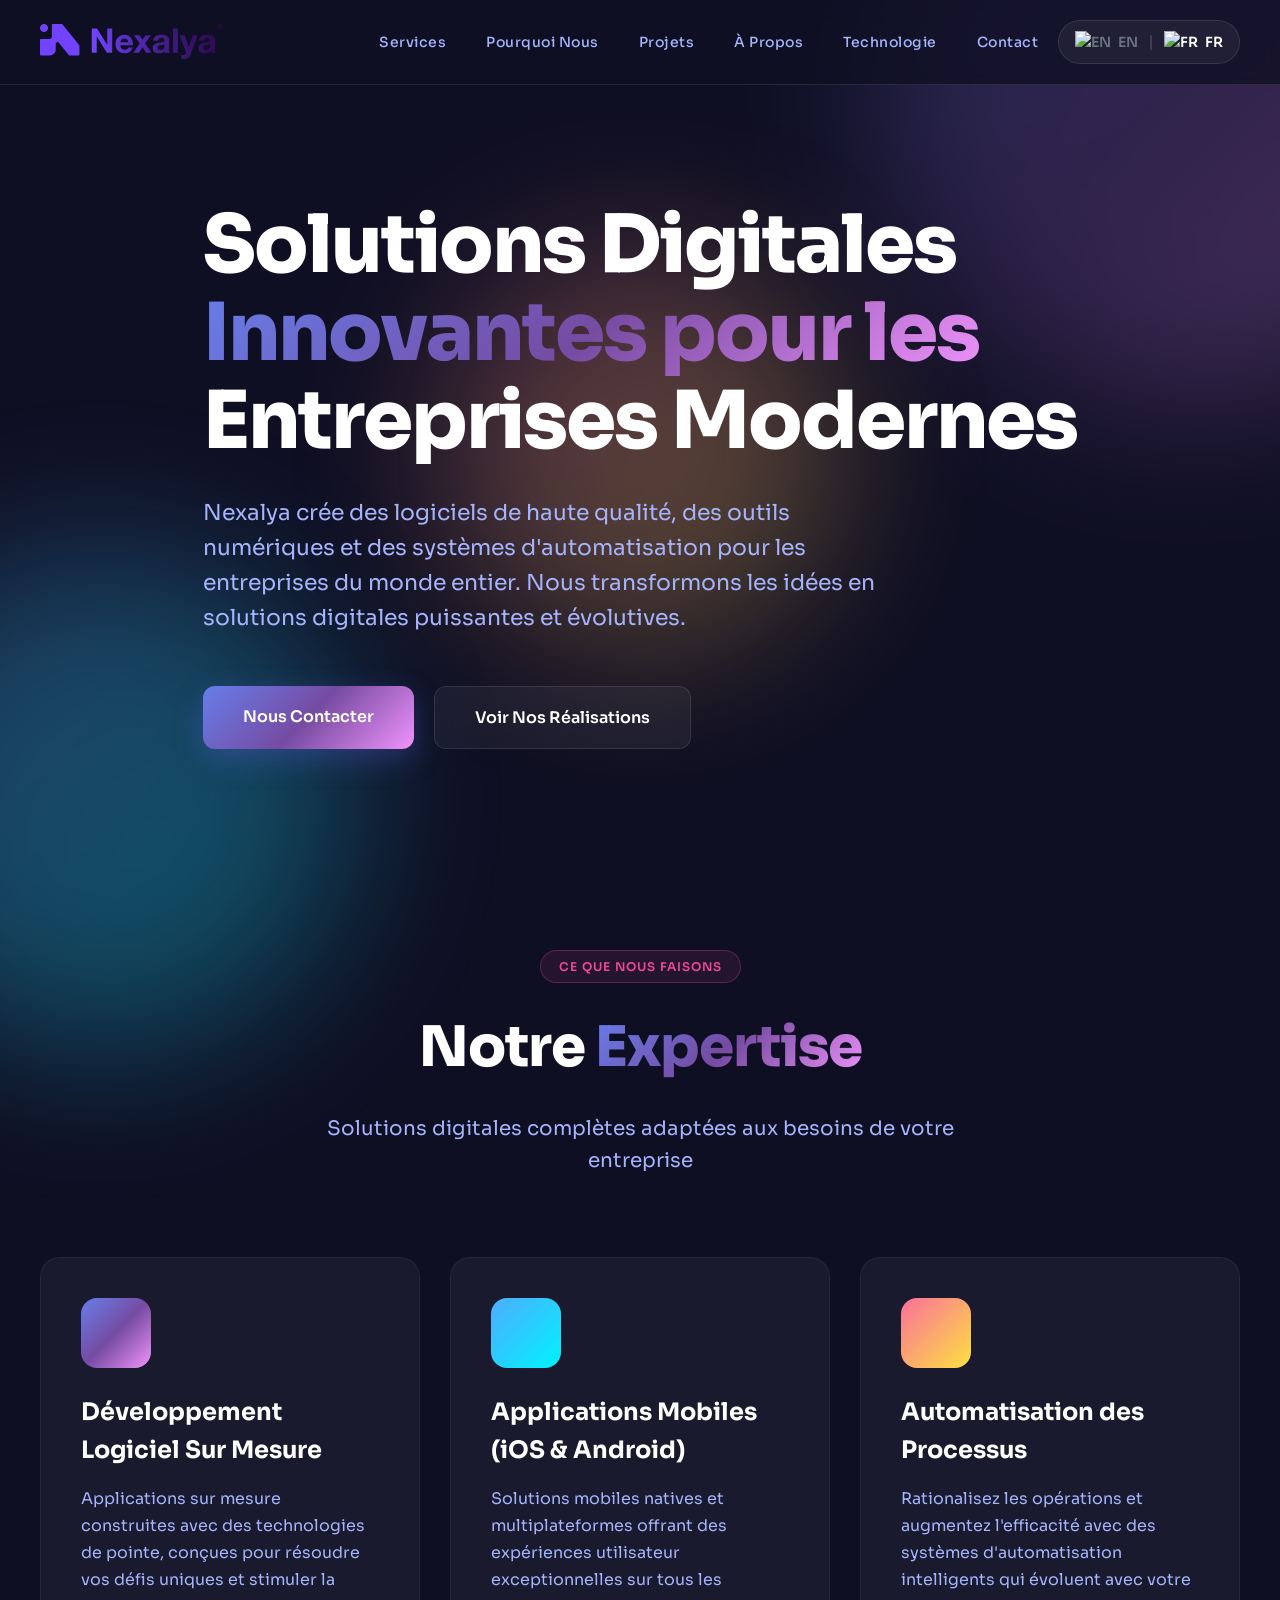
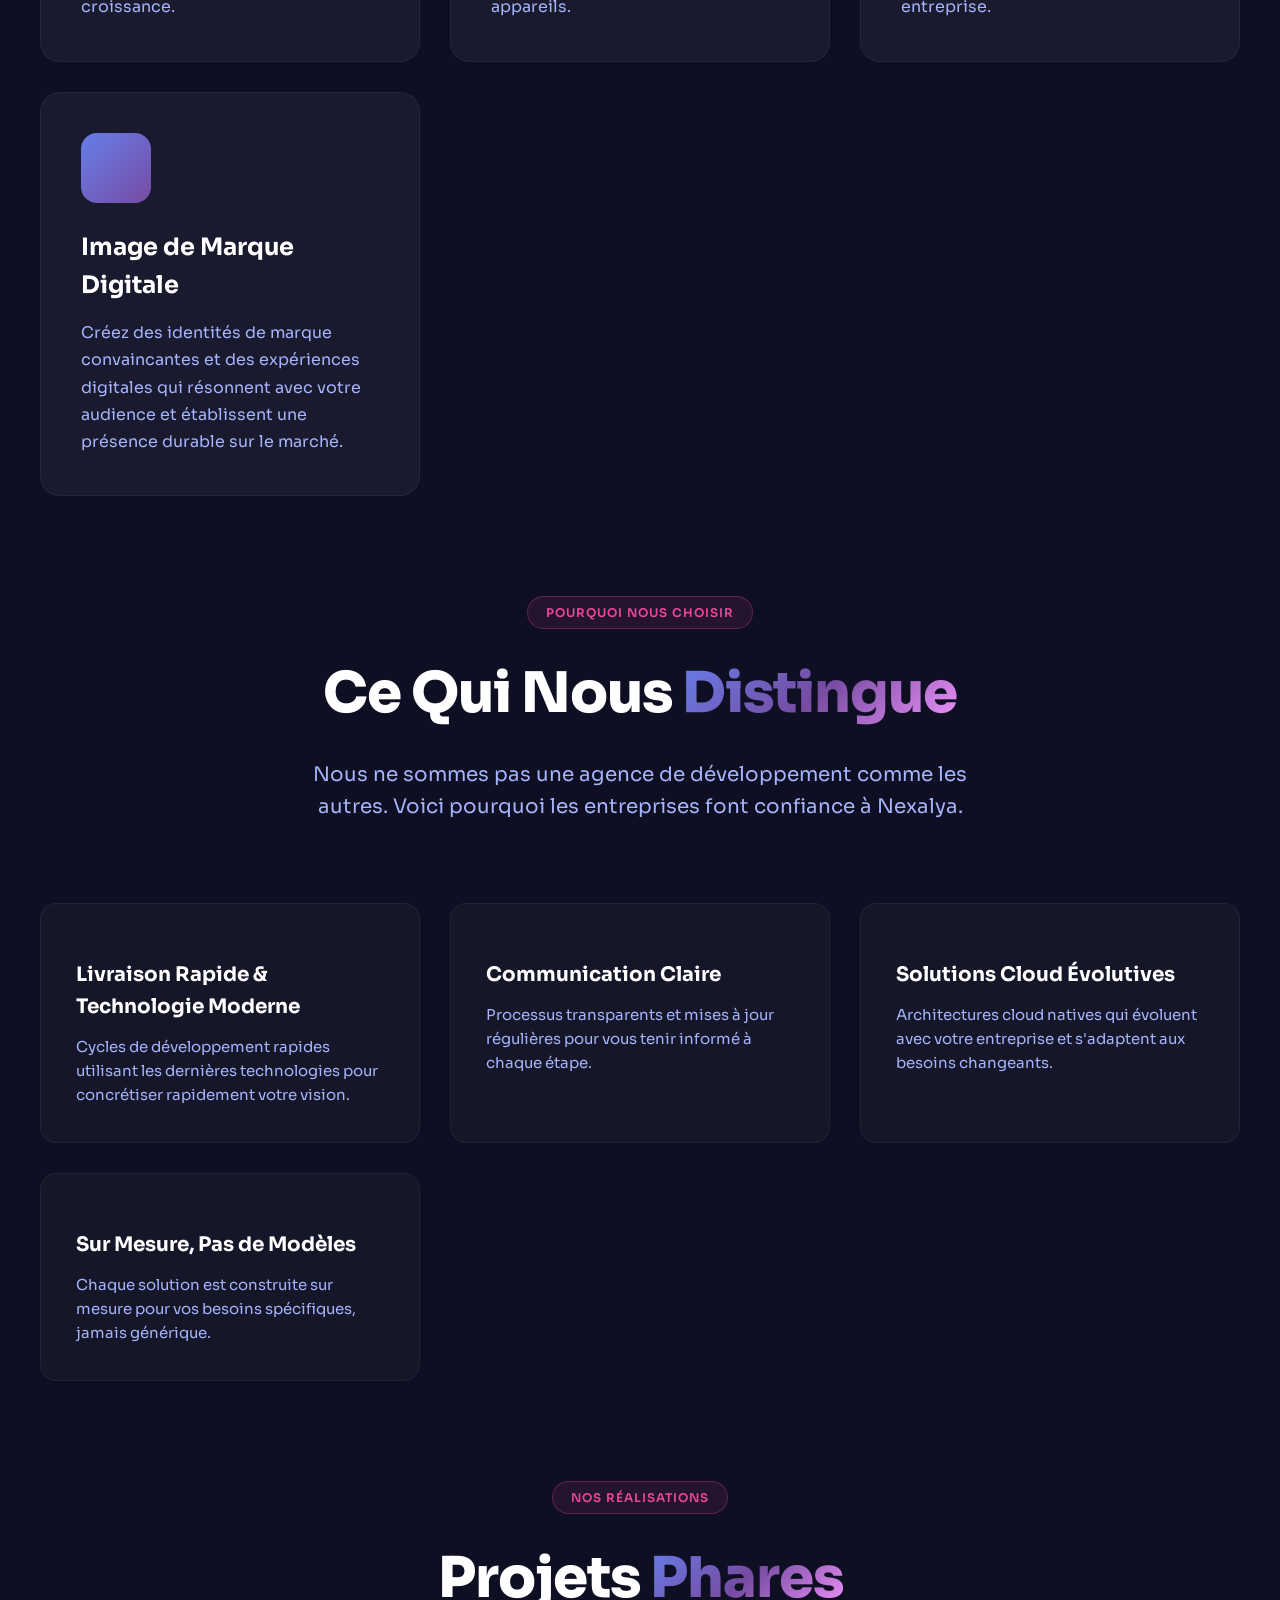
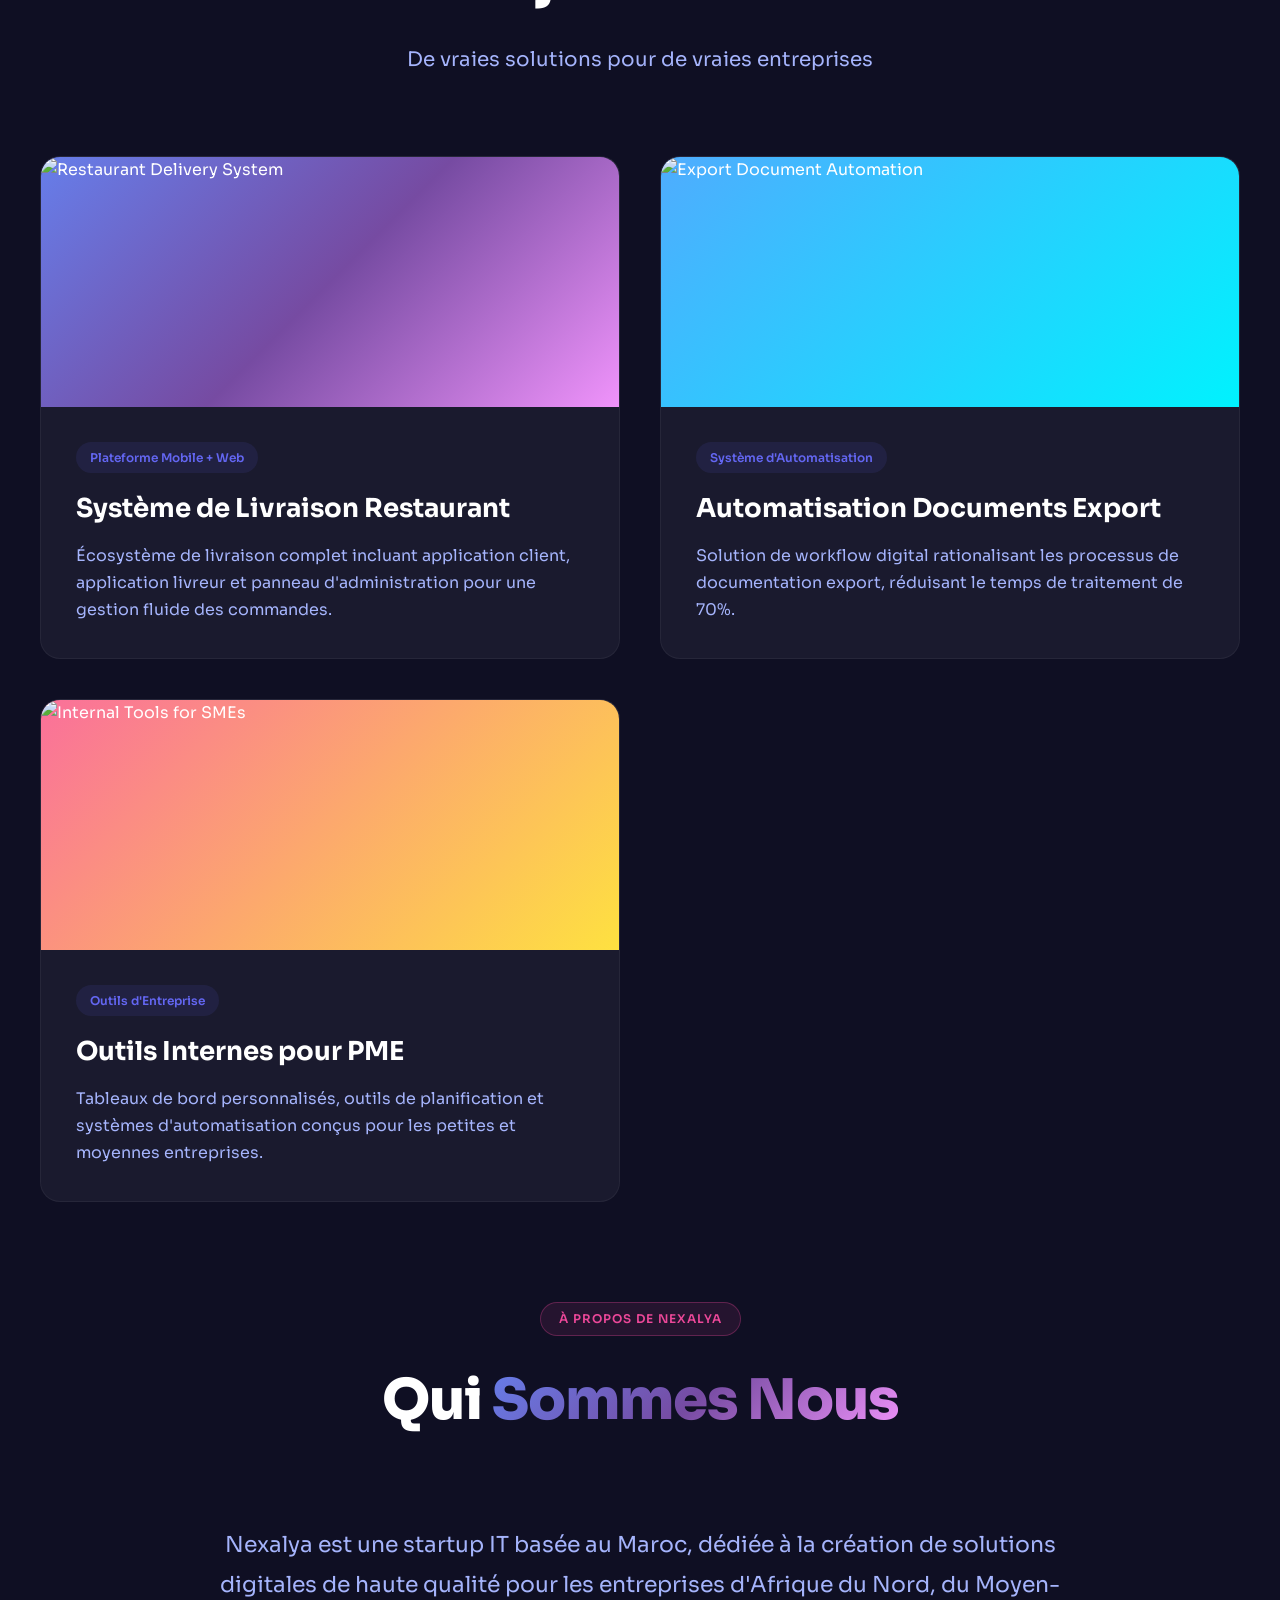
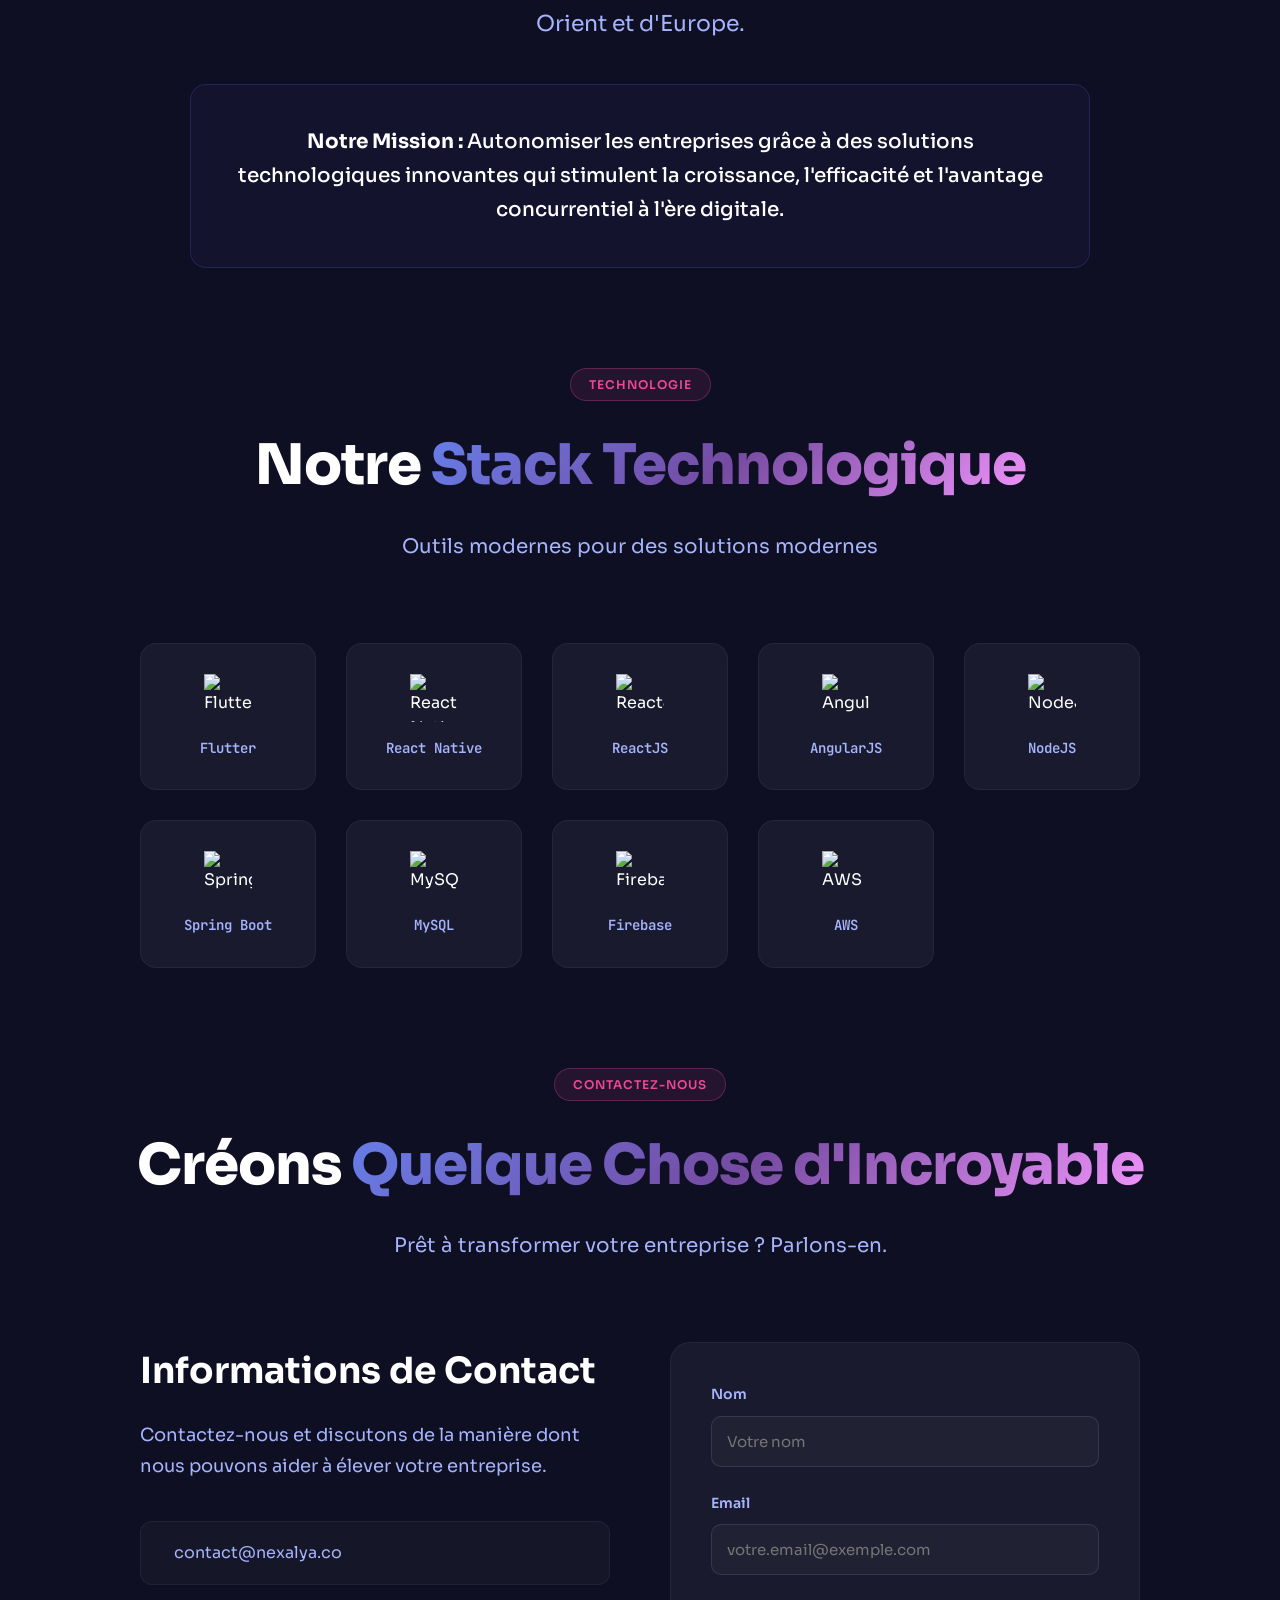
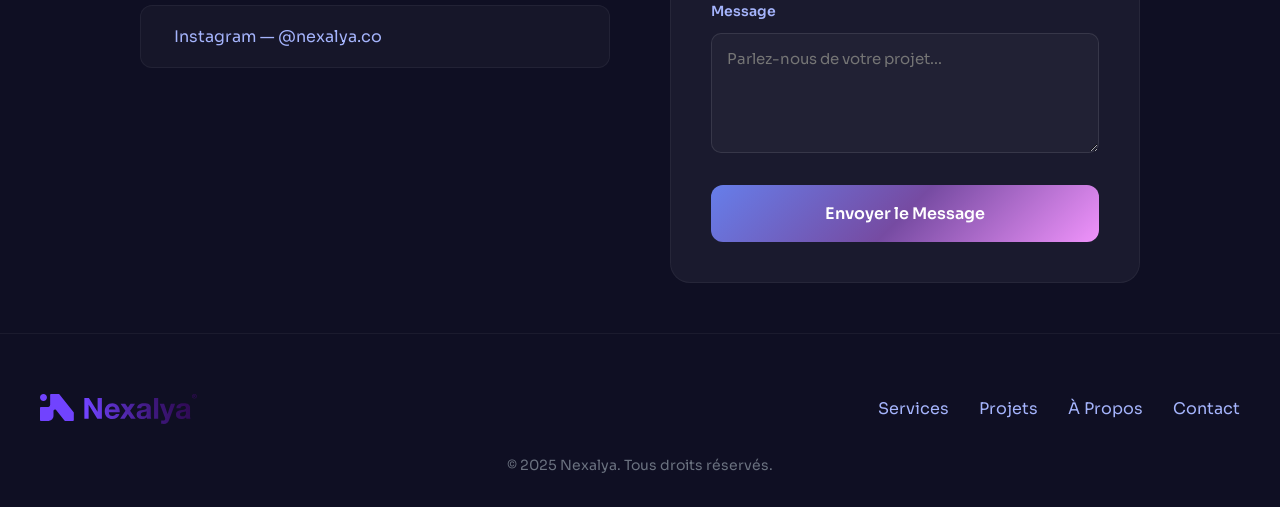
==== index.html @ d215a687 "Google ADs - Implement conversion tracking for lead form Added Google Analytics conversion tracking " ====
<!DOCTYPE html>
<html lang="fr" id="html-root">

<head>
    <meta charset="UTF-8">
    <meta name="viewport" content="width=device-width, initial-scale=1.0">
    <title>Nexalya - Développement Logiciel Sur Mesure au Maroc | Solutions Digitales</title>

    <meta name="description"
        content="Nexalya - Startup IT marocaine spécialisée en développement logiciel sur mesure, applications mobiles et automatisation pour PME au Maroc. Solutions digitales de qualité pour entreprises marocaines.">
    <meta name="keywords"
        content="développement logiciel Maroc, applications mobiles Maroc, automatisation entreprise, IT consulting Maroc, PME digitales, solutions digitales Maroc, développement sur mesure, startup IT Maroc">
    <!-- Open Graph (Facebook, LinkedIn) -->
    <meta property="og:title" content="Nexalya - Développement Logiciel Sur Mesure au Maroc">
    <meta property="og:description"
        content="Solutions digitales de haute qualité pour PME marocaines. Développement logiciel, applications mobiles, automatisation.">
    <meta property="og:image" content="https://nexalya.co/og-image.jpg">
    <meta property="og:url" content="https://nexalya.co">
    <meta property="og:type" content="website">
    <meta property="og:locale" content="fr_MA">
    <meta property="og:locale:alternate" content="en_US">
    <!-- Twitter Card -->
    <meta name="twitter:card" content="summary_large_image">
    <meta name="twitter:title" content="Nexalya - Solutions Digitales Maroc">
    <meta name="twitter:description" content="Développement logiciel sur mesure pour PME au Maroc">
    <meta name="twitter:image" content="https://nexalya.co/og-image.jpg">
    <!-- Geo Tags for Morocco -->
    <meta name="geo.region" content="MA">
    <meta name="geo.placename" content="Morocco">
    <meta name="geo.position" content="33.5731;-7.5898">
    
    <!-- canonical URL -->
    <link rel="canonical" href="https://nexalya.co">
    <link rel="alternate" hreflang="fr" href="https://nexalya.co">
    <link rel="alternate" hreflang="en" href="https://nexalya.co?lang=en">
    <link rel="alternate" hreflang="x-default" href="https://nexalya.co">

    <link rel="icon" type="image/svg+xml"
        href="data:image/svg+xml,%3Csvg xmlns='http://www.w3.org/2000/svg' viewBox='0 0 512 512'%3E%3Cdefs%3E%3Cstyle%3E.cls-1%7Bfill:%23fff%7D.cls-2%7Bfill:%237143fe%7D%3C/style%3E%3C/defs%3E%3Cg%3E%3Crect class='cls-2' width='512' height='512' rx='58.77' ry='58.77'/%3E%3Cg%3E%3Cg%3E%3Cpath class='cls-1' d='M416.8,306.31v70.22c-.03,4.75-3.9,7.76-8.38,7.76h-72.51c-.55,0-1.09-.07-1.61-.17-.03,0-.1,0-.14-.03-.62-.14-1.23-.34-1.78-.62-.14-.07-.27-.14-.41-.21-.21-.1-.38-.21-.51-.34-.44-.27-.82-.62-1.2-.96-.17-.17-.34-.38-.51-.55-.14-.1-.24-.24-.34-.34l-79.31-99.29-.41-.51c-.38-.58-.82-1.09-1.33-1.61-.03-.07-.07-.1-.14-.17-.51-.51-1.06-.96-1.64-1.37-.82-.65-1.68-1.16-2.63-1.54-.34-.17-.68-.31-1.03-.44,0,0-.03-.03-.1-.03-.31-.1-.62-.21-.92-.27-.31-.14-.65-.21-.96-.24-.48-.14-.96-.21-1.44-.24-.96-.14-1.92-.14-2.87,0-.07,0-.14,0-.21.03-.41,0-.82.07-1.23.21-2.53.48-4.82,1.64-6.7,3.32-.27.24-.55.48-.79.75-.51.55-.99,1.09-1.4,1.71-.21.31-.41.62-.62.92-.38.65-.72,1.33-.99,2.02,0,0-.03,0-.03.03-.27.68-.51,1.44-.65,2.19-.07.38-.14.75-.21,1.16-.07.34-.14.72-.14,1.09-.03.27-.03.58-.03.89v.41l-.03,11.53-.03,31.77c0,.75,0,1.47-.03,2.19-.03.58-.07,1.16-.14,1.71-.03.65-.1,1.3-.17,1.92-.07.65-.17,1.3-.27,1.92-.14.92-.31,1.81-.51,2.7-.17.72-.34,1.44-.51,2.15v.03c-.21.68-.41,1.4-.62,2.09v.07c-.24.72-.51,1.47-.75,2.19-.27.79-.58,1.57-.96,2.36,0,.07-.03.14-.1.24t0,.07s-.07.1-.1.17c-.38.89-.79,1.78-1.23,2.63-.55,1.06-1.13,2.12-1.74,3.11-.07.14-.14.24-.21.34-.55.92-1.16,1.81-1.78,2.67-.34.51-.68.99-1.06,1.44-.34.48-.72.92-1.09,1.4-.75.92-1.54,1.85-2.33,2.7-.82.86-1.68,1.71-2.53,2.5-.72.68-1.5,1.33-2.26,1.98-.58.48-1.16.96-1.78,1.4-.41.31-.79.58-1.2.89-.27.21-.55.38-.82.58-.82.55-1.64,1.09-2.5,1.61-1.16.72-2.36,1.4-3.59,1.98-.86.44-1.71.86-2.57,1.27-.86.38-1.74.75-2.67,1.09-.89.31-1.78.65-2.7.92-1.61.51-3.25.96-4.92,1.33-1.06.24-2.12.44-3.18.58-.41.07-.82.14-1.23.17-.96.14-1.92.24-2.87.31-1.37.1-2.74.17-4.14.17h-67.48c-4.1,0-7.83-2.63-8.28-6.94-.03-.14-.03-.31-.03-.48v-118.4c0-4.14,3.52-7.49,7.42-7.49l19.73-.07h47.92c1.16,0,2.33-.1,3.45-.31.34-.03.68-.1.99-.17,3.45-.58,6.6-2.15,9.23-4.41.55-.41,1.06-.86,1.54-1.4.41-.41.79-.82,1.13-1.23.68-.79,1.27-1.64,1.85-2.5.27-.48.55-.96.82-1.47.65-1.16,1.16-2.43,1.54-3.69.21-.65.38-1.27.48-1.95.14-.65.24-1.3.31-1.98.14-.79.17-1.57.17-2.39v-94.12c0-3.9,3.25-7.52,7.32-7.52l73.94-.03c2.12,0,4.17,1.16,5.64,2.77.1.1.17.21.27.31l104.11,130.31,31.94,39.95.1.14c1.09,1.44,1.68,3.39,1.68,5.13Z'/%3E%3Ccircle class='cls-1' cx='128.21' cy='160.72' r='33.01'/%3E%3C/g%3E%3Cpath class='cls-1' d='M416.8,138.8c0,6.75-5.32,11.15-11.41,11.15s-11.41-4.4-11.41-11.15,5.41-11.09,11.41-11.09,11.41,4.37,11.41,11.09ZM405.38,147.57c4.61,0,8.38-3.66,8.38-8.77s-3.57-8.71-8.41-8.71-8.35,3.63-8.35,8.71,3.6,8.77,8.38,8.77ZM410.53,136.24c0,1.96-1.1,3.15-3.27,3.33l3.33,5.44h-2.59l-3.03-5.32h-1.55v5.32h-2.47v-12.45h4.76c3.24,0,4.81,1.13,4.81,3.69ZM408.06,136.03c0-.98-.83-1.55-2.53-1.55h-2.11v3.27h2.35c1.72,0,2.29-.53,2.29-1.72Z'/%3E%3C/g%3E%3C/g%3E%3C/svg%3E">
    <link rel="preconnect" href="https://fonts.googleapis.com">
    <link rel="preconnect" href="https://fonts.gstatic.com" crossorigin>
    <link
        href="https://fonts.googleapis.com/css2?family=Sora:wght@300;400;600;700;800&family=JetBrains+Mono:wght@400;500;600&display=swap"
        rel="stylesheet">
    <!-- favicon -->
    <link rel="icon" type="image/svg+xml" href="/favicon.svg">
    <link rel="icon" href="/favicon.ico" sizes="any">
    <link rel="shortcut icon" href="/favicon.ico">

    <script src="https://unpkg.com/lucide@latest"></script>
    <script type="text/javascript" src="https://cdn.jsdelivr.net/npm/@emailjs/browser@3/dist/email.min.js"></script>
    <script type="text/javascript">
        (function () {
            emailjs.init("snrV_g4Puo_24cRxj");
        })();
    </script>
    <!-- Google tag (gtag.js) -->
    <script async src="https://www.googletagmanager.com/gtag/js?id=G-1GRWNE16EQ"></script>
    <script>
        window.dataLayer = window.dataLayer || [];
        function gtag() { dataLayer.push(arguments); }
        gtag('js', new Date());
        gtag('config', 'G-1GRWNE16EQ');
        gtag('config', 'AW-17990816930');
    </script>
    <!-- Event snippet for Submit lead form conversion page -->
    <script>
    function gtag_report_conversion(url) {
      var callback = function () {
        if (typeof(url) != 'undefined') {
          window.location = url;
        }
      };
      gtag('event', 'conversion', {
          'send_to': 'AW-17990816930/MVP6CPiwm4UcEKKp2IJD',
          'value': 1.0,
          'currency': 'MAD',
          'event_callback': callback
      });
      return false;
    }
    </script>

    <script type="application/ld+json">
    {
        "@context": "https://schema.org",
        "@type": "Organization",
        "name": "Nexalya",
        "url": "https://nexalya.co",
        "logo": "https://nexalya.co/logo.png",
        "description": "Startup IT marocaine spécialisée en développement logiciel sur mesure, applications mobiles et automatisation pour PME.",
        "foundingDate": "2025",
        "address": {
            "@type": "PostalAddress",
            "addressCountry": "MA",
            "addressLocality": "Maroc"
        },
        "contactPoint": {
            "@type": "ContactPoint",
            "email": "contact@nexalya.co",
            "contactType": "Service Client",
            "availableLanguage": ["French", "English"]
        },
        "areaServed": {
            "@type": "Place",
            "name": "Morocco"
        },
        "knowsAbout": ["Développement logiciel", "Applications mobiles", "Automatisation", "Solutions digitales"],
        "slogan": "Solutions Digitales Innovantes pour Entreprises Modernes"
    }
    </script>
    <style>
        :root {
            /* Bold Modern Color Palette */
            --primary: #6366f1;
            --primary-dark: #4f46e5;
            --secondary: #ec4899;
            --accent: #14b8a6;
            --accent-yellow: #fbbf24;

            --bg-dark: #0f0f23;
            --bg-card: #1a1a2e;
            --bg-card-hover: #242443;

            --text-primary: #ffffff;
            --text-secondary: #a5b4fc;
            --text-muted: #6b7280;

            /* Gradients */
            --gradient-hero: linear-gradient(135deg, #667eea 0%, #764ba2 50%, #f093fb 100%);
            --gradient-secondary: linear-gradient(135deg, #4facfe 0%, #00f2fe 100%);
            --gradient-accent: linear-gradient(135deg, #fa709a 0%, #fee140 100%);
            --gradient-purple: linear-gradient(135deg, #667eea 0%, #764ba2 100%);

            /* Spacing */
            --section-padding: 50px;
            --container-padding: 80px;
        }

        * {
            margin: 0;
            padding: 0;
            box-sizing: border-box;
        }

        html {
            scroll-behavior: smooth;
        }

        body {
            font-family: 'Sora', sans-serif;
            background: var(--bg-dark);
            color: var(--text-primary);
            overflow-x: hidden;
            line-height: 1.6;
        }

        .container {
            max-width: 1400px;
            margin: 0 auto;
            padding: 0 40px;
        }

        /* Animated Gradient Background */
        .gradient-bg {
            position: fixed;
            top: 0;
            left: 0;
            width: 100%;
            height: 100%;
            z-index: -1;
            background: var(--bg-dark);
        }

        .gradient-orb {
            position: absolute;
            border-radius: 50%;
            filter: blur(80px);
            opacity: 0.3;
            animation: float 20s infinite ease-in-out;
        }

        .orb-1 {
            width: 600px;
            height: 600px;
            background: var(--gradient-hero);
            top: -200px;
            right: -200px;
            animation-delay: 0s;
        }

        .orb-2 {
            width: 500px;
            height: 500px;
            background: var(--gradient-secondary);
            bottom: -150px;
            left: -150px;
            animation-delay: 5s;
        }

        .orb-3 {
            width: 400px;
            height: 400px;
            background: var(--gradient-accent);
            top: 50%;
            left: 50%;
            transform: translate(-50%, -50%);
            animation-delay: 10s;
        }

        @keyframes float {

            0%,
            100% {
                transform: translate(0, 0) scale(1);
            }

            25% {
                transform: translate(50px, -50px) scale(1.1);
            }

            50% {
                transform: translate(-30px, 30px) scale(0.9);
            }

            75% {
                transform: translate(40px, 20px) scale(1.05);
            }
        }

        /* Navigation */
        nav {
            position: fixed;
            top: 0;
            left: 0;
            right: 0;
            z-index: 1000;
            padding: 20px 0;
            background: rgba(15, 15, 35, 0.8);
            backdrop-filter: blur(10px);
            border-bottom: 1px solid rgba(255, 255, 255, 0.1);
        }

        nav .container {
            display: flex;
            justify-content: space-between;
            align-items: center;
        }

        .logo {
            display: flex;
            align-items: center;
        }

        .logo svg {
            height: 35px;
            width: auto;
        }

        .nav-links {
            display: flex;
            gap: 40px;
            list-style: none;
        }

        .nav-links a {
            color: var(--text-secondary);
            text-decoration: none;
            font-weight: 500;
            font-size: 14px;
            letter-spacing: 0.5px;
            transition: all 0.3s ease;
            position: relative;
        }

        .nav-links a::after {
            content: '';
            position: absolute;
            bottom: -5px;
            left: 0;
            width: 0;
            height: 2px;
            background: var(--gradient-hero);
            transition: width 0.3s ease;
        }

        .nav-links a:hover {
            color: var(--text-primary);
        }

        .nav-links a:hover::after {
            width: 100%;
        }

        .lang-toggle {
            display: flex;
            align-items: center;
            gap: 10px;
            background: rgba(255, 255, 255, 0.05);
            padding: 8px 16px;
            border-radius: 50px;
            border: 1px solid rgba(255, 255, 255, 0.1);
            cursor: pointer;
            transition: all 0.3s ease;
        }

        .lang-toggle:hover {
            background: rgba(255, 255, 255, 0.1);
            border-color: rgba(99, 102, 241, 0.3);
        }

        .lang-option {
            font-size: 14px;
            font-weight: 600;
            color: var(--text-muted);
            transition: color 0.3s ease;
        }

        .lang-option.active {
            color: var(--text-primary);
        }

        .lang-separator {
            color: rgba(255, 255, 255, 0.2);
        }

        /* Hamburger Menu */
        .hamburger {
            display: none;
            flex-direction: column;
            gap: 5px;
            background: none;
            border: none;
            cursor: pointer;
            padding: 10px;
            z-index: 1001;
        }

        .hamburger span {
            width: 25px;
            height: 3px;
            background: var(--text-primary);
            border-radius: 3px;
            transition: all 0.3s ease;
        }

        .hamburger.active span:nth-child(1) {
            transform: rotate(45deg) translate(8px, 8px);
        }

        .hamburger.active span:nth-child(2) {
            opacity: 0;
        }

        .hamburger.active span:nth-child(3) {
            transform: rotate(-45deg) translate(7px, -7px);
        }

        /* Hero Section */
        .hero {
            min-height: 100vh;
            display: flex;
            align-items: center;
            padding-top: 100px;
            position: relative;
        }

        .hero-content {
            position: relative;
            z-index: 1;
        }

        .hero-badge {
            display: inline-block;
            padding: 8px 20px;
            background: rgba(99, 102, 241, 0.1);
            border: 1px solid rgba(99, 102, 241, 0.3);
            border-radius: 50px;
            color: var(--primary);
            font-size: 13px;
            font-weight: 600;
            letter-spacing: 1px;
            margin-bottom: 30px;
            animation: fadeInUp 0.8s ease;
        }

        h1 {
            font-size: 80px;
            font-weight: 800;
            line-height: 1.1;
            margin-bottom: 30px;
            letter-spacing: -2px;
            animation: fadeInUp 0.8s ease 0.2s backwards;
        }

        .gradient-text {
            background: var(--gradient-hero);
            -webkit-background-clip: text;
            -webkit-text-fill-color: transparent;
            background-clip: text;
        }

        .hero-description {
            font-size: 22px;
            color: var(--text-secondary);
            max-width: 700px;
            margin-bottom: 50px;
            line-height: 1.6;
            animation: fadeInUp 0.8s ease 0.4s backwards;
        }

        .cta-buttons {
            display: flex;
            gap: 20px;
            animation: fadeInUp 0.8s ease 0.6s backwards;
        }

        .btn {
            padding: 18px 40px;
            font-size: 16px;
            font-weight: 600;
            border: none;
            border-radius: 12px;
            cursor: pointer;
            transition: all 0.3s ease;
            text-decoration: none;
            display: inline-block;
            font-family: 'Sora', sans-serif;
        }

        .btn-primary {
            background: var(--gradient-hero);
            color: white;
            box-shadow: 0 10px 30px rgba(99, 102, 241, 0.3);
        }

        .btn-primary:hover {
            transform: translateY(-3px);
            box-shadow: 0 15px 40px rgba(99, 102, 241, 0.4);
        }

        .btn-secondary {
            background: rgba(255, 255, 255, 0.05);
            color: white;
            border: 1px solid rgba(255, 255, 255, 0.1);
            backdrop-filter: blur(10px);
        }

        .btn-secondary:hover {
            background: rgba(255, 255, 255, 0.1);
            transform: translateY(-3px);
        }

        /* Section Styling */
        section {
            padding: var(--section-padding) 0;
            position: relative;
        }

        .section-header {
            text-align: center;
            margin-bottom: 80px;
            opacity: 0;
            transform: translateY(30px);
            transition: all 0.8s ease;
        }

        .section-header.visible {
            opacity: 1;
            transform: translateY(0);
        }

        .section-badge {
            display: inline-block;
            padding: 6px 18px;
            background: rgba(236, 72, 153, 0.1);
            border: 1px solid rgba(236, 72, 153, 0.3);
            border-radius: 50px;
            color: var(--secondary);
            font-size: 12px;
            font-weight: 600;
            letter-spacing: 1px;
            text-transform: uppercase;
            margin-bottom: 20px;
        }

        h2 {
            font-size: 56px;
            font-weight: 800;
            margin-bottom: 20px;
            letter-spacing: -1px;
        }

        .section-subtitle {
            font-size: 20px;
            color: var(--text-secondary);
            max-width: 700px;
            margin: 0 auto;
        }

        /* Services Grid */
        .services-grid {
            display: grid;
            grid-template-columns: repeat(auto-fit, minmax(300px, 1fr));
            gap: 30px;
        }

        .service-card {
            background: var(--bg-card);
            padding: 40px;
            border-radius: 20px;
            border: 1px solid rgba(255, 255, 255, 0.05);
            transition: all 0.4s ease;
            opacity: 0;
            transform: translateY(30px);
        }

        .service-card.visible {
            opacity: 1;
            transform: translateY(0);
        }

        .service-card:hover {
            transform: translateY(-10px);
            background: var(--bg-card-hover);
            border-color: rgba(99, 102, 241, 0.3);
            box-shadow: 0 20px 60px rgba(99, 102, 241, 0.2);
        }

        .service-icon {
            width: 70px;
            height: 70px;
            background: var(--gradient-hero);
            border-radius: 16px;
            display: flex;
            align-items: center;
            justify-content: center;
            font-size: 32px;
            margin-bottom: 25px;
        }

        .service-icon i {
            width: 36px;
            height: 36px;
            color: white;
        }

        .service-card:nth-child(2) .service-icon {
            background: var(--gradient-secondary);
        }

        .service-card:nth-child(3) .service-icon {
            background: var(--gradient-accent);
        }

        .service-card:nth-child(4) .service-icon {
            background: var(--gradient-purple);
        }

        .service-card:nth-child(5) .service-icon {
            background: linear-gradient(135deg, #f093fb 0%, #f5576c 100%);
        }

        .service-card h3 {
            font-size: 24px;
            font-weight: 700;
            margin-bottom: 15px;
            color: var(--text-primary);
        }

        .service-card p {
            color: var(--text-secondary);
            line-height: 1.7;
        }

        /* Why Choose Us */
        .features-grid {
            display: grid;
            grid-template-columns: repeat(auto-fit, minmax(280px, 1fr));
            gap: 30px;
        }

        .feature-card {
            background: rgba(255, 255, 255, 0.03);
            padding: 35px;
            border-radius: 16px;
            border: 1px solid rgba(255, 255, 255, 0.05);
            transition: all 0.3s ease;
            opacity: 0;
            transform: translateY(30px);
        }

        .feature-card.visible {
            opacity: 1;
            transform: translateY(0);
        }

        .feature-card:hover {
            background: rgba(255, 255, 255, 0.05);
            border-color: rgba(20, 184, 166, 0.3);
        }

        .feature-icon {
            font-size: 28px;
            margin-bottom: 20px;
        }

        .feature-icon i {
            width: 32px;
            height: 32px;
            color: var(--primary);
        }

        .feature-card h4 {
            font-size: 20px;
            font-weight: 700;
            margin-bottom: 12px;
        }

        .feature-card p {
            color: var(--text-secondary);
            font-size: 15px;
            line-height: 1.6;
        }

        /* Projects */
        .projects-grid {
            display: grid;
            grid-template-columns: repeat(auto-fit, minmax(400px, 1fr));
            gap: 40px;
        }

        .project-card {
            background: var(--bg-card);
            border-radius: 20px;
            overflow: hidden;
            border: 1px solid rgba(255, 255, 255, 0.05);
            transition: all 0.4s ease;
            opacity: 0;
            transform: translateY(30px);
        }

        .project-card.visible {
            opacity: 1;
            transform: translateY(0);
        }

        .project-card:hover {
            transform: translateY(-10px);
            border-color: rgba(236, 72, 153, 0.3);
            box-shadow: 0 25px 70px rgba(236, 72, 153, 0.2);
        }

        .project-image {
            height: 250px;
            background: var(--gradient-hero);
            display: flex;
            align-items: center;
            justify-content: center;
            position: relative;
            overflow: hidden;
        }

        .project-image img {
            width: 100%;
            height: 100%;
            object-fit: cover;
            transition: transform 0.4s ease;
        }

        .project-card:hover .project-image img {
            transform: scale(1.05);
        }

        .project-card:nth-child(2) .project-image {
            background: var(--gradient-secondary);
        }

        .project-card:nth-child(3) .project-image {
            background: var(--gradient-accent);
        }

        .project-content {
            padding: 35px;
        }

        .project-tag {
            display: inline-block;
            padding: 6px 14px;
            background: rgba(99, 102, 241, 0.1);
            border-radius: 20px;
            font-size: 12px;
            font-weight: 600;
            color: var(--primary);
            margin-bottom: 15px;
        }

        .project-card h3 {
            font-size: 26px;
            font-weight: 700;
            margin-bottom: 12px;
        }

        .project-card p {
            color: var(--text-secondary);
            line-height: 1.7;
        }

        /* About Section */
        .about-content {
            max-width: 900px;
            margin: 0 auto;
            text-align: center;
            opacity: 0;
            transform: translateY(30px);
            transition: all 0.8s ease;
        }

        .about-content.visible {
            opacity: 1;
            transform: translateY(0);
        }

        .about-text {
            font-size: 22px;
            line-height: 1.8;
            color: var(--text-secondary);
            margin-bottom: 40px;
        }

        .about-mission {
            background: rgba(99, 102, 241, 0.05);
            border: 1px solid rgba(99, 102, 241, 0.2);
            border-radius: 16px;
            padding: 40px;
            font-size: 20px;
            line-height: 1.7;
            font-weight: 500;
        }

        /* Tech Stack */
        .tech-grid {
            display: grid;
            grid-template-columns: repeat(auto-fit, minmax(150px, 1fr));
            gap: 30px;
            max-width: 1000px;
            margin: 0 auto;
        }

        .tech-item {
            background: var(--bg-card);
            padding: 30px 20px;
            border-radius: 16px;
            border: 1px solid rgba(255, 255, 255, 0.05);
            display: flex;
            flex-direction: column;
            align-items: center;
            gap: 15px;
            transition: all 0.3s ease;
            opacity: 0;
            transform: scale(0.9);
        }

        .tech-item.visible {
            opacity: 1;
            transform: scale(1);
        }

        .tech-item:hover {
            transform: translateY(-5px) scale(1.05);
            border-color: rgba(99, 102, 241, 0.3);
            background: var(--bg-card-hover);
        }

        .tech-logo {
            width: 48px;
            height: 48px;
            display: flex;
            align-items: center;
            justify-content: center;
        }

        .tech-logo img {
            width: 100%;
            height: 100%;
            object-fit: contain;
        }

        .tech-item span {
            font-weight: 600;
            font-size: 14px;
            font-family: 'JetBrains Mono', monospace;
            color: var(--text-secondary);
        }

        /* Contact Section */
        .contact-container {
            max-width: 1000px;
            margin: 0 auto;
            display: grid;
            grid-template-columns: 1fr 1fr;
            gap: 60px;
            opacity: 0;
            transform: translateY(30px);
            transition: all 0.8s ease;
        }

        .contact-container.visible {
            opacity: 1;
            transform: translateY(0);
        }

        .contact-info h3 {
            font-size: 36px;
            margin-bottom: 20px;
        }

        .contact-info p {
            font-size: 18px;
            color: var(--text-secondary);
            margin-bottom: 40px;
            line-height: 1.7;
        }

        .contact-details {
            display: flex;
            flex-direction: column;
            gap: 20px;
        }

        .contact-item {
            display: flex;
            align-items: center;
            gap: 15px;
            padding: 18px;
            background: rgba(255, 255, 255, 0.03);
            border-radius: 12px;
            border: 1px solid rgba(255, 255, 255, 0.05);
            transition: all 0.3s ease;
        }

        .contact-item:hover {
            background: rgba(255, 255, 255, 0.05);
            border-color: rgba(99, 102, 241, 0.3);
        }

        .contact-item-icon {
            font-size: 24px;
        }

        .contact-item a {
            color: var(--text-secondary);
            text-decoration: none;
            transition: color 0.3s ease;
        }

        .contact-item:hover a {
            color: var(--text-primary);
        }

        .contact-form {
            background: var(--bg-card);
            padding: 40px;
            border-radius: 20px;
            border: 1px solid rgba(255, 255, 255, 0.05);
        }

        .form-group {
            margin-bottom: 25px;
        }

        .form-group label {
            display: block;
            margin-bottom: 10px;
            font-weight: 600;
            font-size: 14px;
            color: var(--text-secondary);
        }

        .form-group input,
        .form-group textarea {
            width: 100%;
            padding: 15px;
            background: rgba(255, 255, 255, 0.03);
            border: 1px solid rgba(255, 255, 255, 0.1);
            border-radius: 10px;
            color: white;
            font-family: 'Sora', sans-serif;
            font-size: 15px;
            transition: all 0.3s ease;
        }

        .form-group input:focus,
        .form-group textarea:focus {
            outline: none;
            border-color: var(--primary);
            background: rgba(255, 255, 255, 0.05);
        }

        .form-group textarea {
            resize: vertical;
            min-height: 120px;
        }

        .submit-btn {
            width: 100%;
            padding: 18px;
            background: var(--gradient-hero);
            color: white;
            border: none;
            border-radius: 12px;
            font-size: 16px;
            font-weight: 600;
            cursor: pointer;
            transition: all 0.3s ease;
            font-family: 'Sora', sans-serif;
        }

        .submit-btn:hover {
            transform: translateY(-2px);
            box-shadow: 0 15px 40px rgba(99, 102, 241, 0.4);
        }

        /* Footer */
        footer {
            padding: 60px 0 30px;
            border-top: 1px solid rgba(255, 255, 255, 0.05);
            text-align: center;
        }

        .footer-content {
            display: flex;
            justify-content: space-between;
            align-items: center;
            margin-bottom: 30px;
        }

        .footer-logo {
            display: flex;
            align-items: center;
        }

        .footer-logo svg {
            height: 30px;
            width: auto;
        }

        .footer-links {
            display: flex;
            gap: 30px;
        }

        .footer-links a {
            color: var(--text-secondary);
            text-decoration: none;
            transition: color 0.3s ease;
            white-space: nowrap;
        }

        .footer-links a:hover {
            color: var(--text-primary);
        }

        .footer-bottom {
            color: var(--text-muted);
            font-size: 14px;
        }

        /* Animations */
        @keyframes fadeInUp {
            from {
                opacity: 0;
                transform: translateY(30px);
            }

            to {
                opacity: 1;
                transform: translateY(0);
            }
        }

        /* Responsive */
        @media (max-width: 1024px) {
            h1 {
                font-size: 60px;
            }

            h2 {
                font-size: 44px;
            }

            .hero-description {
                font-size: 18px;
            }

            .projects-grid {
                grid-template-columns: 1fr;
            }

            .contact-container {
                grid-template-columns: 1fr;
            }
        }

        @media (max-width: 768px) {
            :root {
                --section-padding: 80px;
            }

            .container {
                padding: 0 15px;
            }

            h1 {
                font-size: 42px;
            }

            h2 {
                font-size: 36px;
            }

            .hero-description {
                font-size: 16px;
            }

            .cta-buttons {
                flex-direction: column;
            }

            .hamburger {
                display: flex;
            }

            .nav-menu {
                position: fixed;
                top: 75px;
                left: -100%;
                width: 100%;
                height: calc(100vh - 75px);
                background: rgba(15, 15, 35, 0.98);
                backdrop-filter: blur(10px);
                padding: 40px;
                transition: left 0.3s ease;
                overflow-y: auto;
            }

            .nav-menu.active {
                left: 0;
            }

            .nav-links {
                flex-direction: column;
                gap: 0;
                width: 100%;
            }

            .nav-links li {
                width: 100%;
                border-bottom: 1px solid rgba(255, 255, 255, 0.05);
            }

            .nav-links a {
                display: block;
                padding: 20px 0;
                font-size: 18px;
            }

            .services-grid {
                grid-template-columns: 1fr;
            }

            .features-grid {
                grid-template-columns: 1fr;
            }

            .tech-grid {
                grid-template-columns: repeat(2, 1fr);
            }

            .footer-content {
                flex-direction: column;
                gap: 30px;
            }

            .lang-option img {
                display: none;
            }
        }
    </style>
</head>

<body>
    <!-- Animated Gradient Background -->
    <div class="gradient-bg">
        <div class="gradient-orb orb-1"></div>
        <div class="gradient-orb orb-2"></div>
        <div class="gradient-orb orb-3"></div>
    </div>

    <!-- Navigation -->
    <nav>
        <div class="container">
            <div class="logo">
                <svg width="180" height="auto" viewBox="0 0 601.45 115.11" xmlns="http://www.w3.org/2000/svg">
                    <defs>
                        <linearGradient id="linear-gradient" x1="20.12" y1="114.51" x2="609.17" y2="-29.45"
                            gradientUnits="userSpaceOnUse">
                            <stop offset=".28" stop-color="#7143fe" />
                            <stop offset=".38" stop-color="#6236d8" />
                            <stop offset=".52" stop-color="#4f26a8" />
                            <stop offset=".66" stop-color="#411a83" />
                            <stop offset=".79" stop-color="#361168" />
                            <stop offset=".9" stop-color="#300b57" />
                            <stop offset=".98" stop-color="#2e0a52" />
                        </linearGradient>
                    </defs>
                    <path fill="url(#linear-gradient)"
                        d="M277.9,35.55c-17.41,0-29.46,13.06-29.46,30.46s11.16,30.35,29.46,30.35c13.84,0,22.77-6.36,27-19.41h-13.94c-1.23,4.01-6.59,7.47-12.61,7.47-9.04,0-13.62-4.68-14.06-14.61h41.62s.11-2.01.11-2.9c0-17.08-9.93-31.36-28.12-31.36ZM264.29,59.76c.67-7.58,5.35-12.27,13.05-12.27s11.16,3.57,12.73,12.27h-25.78ZM502.21,37.11h16.4l-24.1,64.94c-3.35,9.04-8.93,13.06-19.64,13.06-3.79,0-6.58-.22-9.93-.56v-13.05c3.35.44,6.14.55,8.37.55,4.46,0,7.03-3.12,7.03-7.25,0-1-.11-2.01-.67-3.57l-20.31-54.12h16.96l13.06,39.5h.22l12.61-39.5ZM575.75,82.53v-30.58c0-10.71-8.37-16.4-25.22-16.4s-26.56,6.7-27.23,19.3h15.85c.56-6.02,4.01-8.7,10.6-8.7,5.36,0,10.15,1.12,10.15,7.7,0,5.13-4.46,6.02-14.73,7.14-9.59,1.01-14.95,2.68-18.63,5.8-3.24,2.79-5.02,6.7-5.02,12.28,0,11.16,7.81,17.29,19.64,17.29,8.14,0,14.95-2.45,19.41-7.14.11,1.9.56,3.8,1.12,5.58h16.07c-1.45-2.34-2.01-7.7-2.01-12.27ZM559.9,72.71c0,8.48-4.35,13.05-12.83,13.05-6.92,0-9.71-2.79-9.71-7.36,0-6.25,4.8-8.04,12.95-9.04,5.35-.67,8.14-1.45,9.59-2.79v6.14ZM437.71,15.13h15.84v79.67h-15.84V15.13ZM345.86,64.12l21.32,30.68h-18.08l-12.05-18.19-12.05,18.19h-17.74l20.75-30.35-18.97-27.34h18.08l10.15,15.07,10.04-15.07h17.52l-18.97,27.01ZM221.1,15.13h16.4v79.67h-17.52l-33.14-53.34h-.22v53.34h-16.4V15.13h17.4l33.25,53.45h.23V15.13ZM129.1,70c.44.58.67,1.37.67,2.07v28.34c-.01,1.91-1.57,3.13-3.38,3.13h-29.26c-.22,0-.44-.03-.64-.07-.02,0-.05,0-.06-.01-.25-.06-.5-.14-.72-.25-.05-.03-.11-.06-.16-.08-.09-.05-.15-.09-.21-.14-.18-.11-.33-.25-.48-.39-.07-.07-.14-.15-.21-.22-.05-.04-.1-.1-.14-.14l-32-40.06-.17-.21c-.15-.23-.33-.44-.54-.65-.01-.03-.02-.04-.05-.07-.21-.2-.43-.38-.66-.55-.34-.26-.68-.47-1.07-.62-.13-.07-.27-.12-.41-.18,0,0-.01-.01-.04-.01-.13-.05-.25-.09-.37-.11-.13-.06-.27-.09-.39-.1-.19-.06-.39-.08-.58-.1-.39-.05-.77-.05-1.16,0-.03,0-.06,0-.08.02-.17,0-.33.02-.5.08-1.02.19-1.95.66-2.7,1.34-.12.09-.23.19-.32.3-.21.22-.4.44-.57.69-.08.13-.16.25-.25.37-.15.27-.29.54-.4.82,0,0-.01,0-.01.01-.11.28-.21.58-.26.89-.03.15-.06.3-.09.46-.02.14-.05.29-.05.45-.01.11-.01.23-.01.36v.16l-.02,4.65v12.82c-.01.31-.01.6-.03.89-.01.23-.02.47-.05.69-.01.26-.04.52-.07.77-.03.26-.07.52-.11.77-.06.37-.12.73-.21,1.09-.07.29-.14.58-.2.87v.02c-.09.27-.17.56-.25.84v.03c-.1.29-.21.59-.31.88-.11.32-.23.63-.38.95,0,.03-.02.06-.04.1t0,.03s-.03.04-.05.06c-.15.36-.31.72-.49,1.07-.22.42-.46.85-.71,1.25-.02.06-.05.1-.08.14-.22.37-.47.73-.72,1.08-.14.2-.27.4-.42.58-.14.19-.29.37-.45.56-.3.38-.62.75-.94,1.09-.33.35-.67.69-1.02,1.01-.29.28-.6.54-.91.8-.23.19-.47.39-.71.57-.17.12-.32.23-.49.36-.11.08-.22.15-.33.23-.33.22-.66.44-1.01.65-.47.29-.95.56-1.45.8-.34.18-.69.34-1.03.51-.35.15-.7.3-1.08.44-.36.13-.71.26-1.09.37-.65.21-1.31.39-1.98.54-.43.1-.86.18-1.29.24-.16.02-.33.05-.5.07-.38.05-.77.09-1.15.12-.56.04-1.11.07-1.67.07H3.36c-1.66,0-3.16-1.06-3.34-2.8-.02-.06-.02-.13-.02-.2v-47.78c0-1.67,1.42-3.02,3-3.02l7.96-.03h19.34c.46,0,.93-.04,1.39-.12.14-.01.28-.04.4-.07,1.39-.23,2.66-.87,3.73-1.78.22-.16.42-.34.62-.56.16-.17.31-.34.45-.5.28-.32.51-.66.75-1.01.11-.19.22-.39.33-.59.26-.47.47-.98.62-1.49.08-.27.15-.51.19-.79.06-.26.1-.52.13-.8.05-.32.07-.64.07-.97V3.05c0-1.57,1.31-3.03,2.95-3.03l29.84-.02c.85,0,1.68.47,2.28,1.12.04.04.06.08.11.12l42.01,52.59,12.89,16.12.04.05ZM424.98,51.95c0-10.71-8.37-16.4-25.22-16.4s-26.55,6.7-27.22,19.3h15.84c.56-6.02,4.02-8.7,10.6-8.7,5.36,0,10.16,1.12,10.16,7.7,0,5.13-4.47,6.02-14.73,7.14-9.6,1.01-14.96,2.68-18.64,5.8-3.23,2.79-5.02,6.7-5.02,12.28,0,11.16,7.81,17.29,19.64,17.29,8.15,0,14.95-2.45,19.42-7.14.11,1.9.55,3.8,1.11,5.58h16.07c-1.45-2.34-2.01-7.7-2.01-12.27v-30.58ZM409.14,72.71c0,8.48-4.35,13.05-12.83,13.05-6.92,0-9.71-2.79-9.71-7.36,0-6.25,4.8-8.04,12.94-9.04,5.36-.67,8.15-1.45,9.6-2.79v6.14ZM0,13.32C0,5.97,5.97,0,13.32,0s13.32,5.97,13.32,13.32-5.96,13.33-13.32,13.33S0,20.68,0,13.32ZM592.48,0c-4.72,0-8.97,3.41-8.97,8.71s4.21,8.76,8.97,8.76,8.97-3.46,8.97-8.76S597.25,0,592.48,0ZM592.48,15.6c-3.76,0-6.59-2.99-6.59-6.89s2.95-6.84,6.57-6.84c3.81,0,6.61,3.01,6.61,6.84,0,4.02-2.97,6.89-6.59,6.89ZM593.95,9.32c1.71-.14,2.57-1.08,2.57-2.62,0-2.01-1.23-2.9-3.78-2.9h-3.74v9.79h1.94v-4.18h1.22l2.38,4.18h2.03l-2.62-4.27ZM590.94,7.89v-2.57h1.66c1.33,0,1.99.45,1.99,1.22,0,.93-.45,1.35-1.8,1.35h-1.85Z" />
                </svg>
            </div>

            <div style="display: flex; align-items: center; gap: 20px;">
                <div class="nav-menu">
                    <ul class="nav-links">
                        <li><a href="#services" data-en="Services" data-fr="Services">Services</a></li>
                        <li><a href="#why-us" data-en="Why Us" data-fr="Pourquoi Nous">Why Us</a></li>
                        <li><a href="#projects" data-en="Projects" data-fr="Projets">Projects</a></li>
                        <li><a href="#about" data-en="About" data-fr="À Propos">About</a></li>
                        <li><a href="#tech" data-en="Technology" data-fr="Technologie">Technology</a></li>
                        <li><a href="#contact" data-en="Contact" data-fr="Contact">Contact</a></li>
                    </ul>
                </div>

                <!-- Language toggle stays visible on navbar -->
                <div class="lang-toggle" onclick="toggleLanguage()">
                    <span class="lang-option active" id="lang-en">
                        <img src="https://flagcdn.com/w20/gb.png" alt="EN" width="16" height="12"
                            style="margin-right: 4px;">
                        EN
                    </span>
                    <span class="lang-separator">|</span>
                    <span class="lang-option" id="lang-fr">
                        <img src="https://flagcdn.com/w20/fr.png" alt="FR" width="16" height="12"
                            style="margin-right: 4px;">
                        FR
                    </span>
                </div>

                <!-- Hamburger Icon (Mobile Only) - MOVED TO END -->
                <button class="hamburger" onclick="toggleMenu()" aria-label="Menu">
                    <span></span>
                    <span></span>
                    <span></span>
                </button>
            </div>
        </div>
    </nav>

    <main>
        <!-- Hero Section -->
        <section class="hero">
            <div class="container">
                <div class="hero-content">
                    <h1 class="seo-h1" style="position: absolute; width: 1px; height: 1px; overflow: hidden;">
                        Nexalya - Développement Logiciel Sur Mesure au Maroc pour PME
                    </h1>
                    <h1>
                        <span data-en="Innovating Digital" data-fr="Solutions Digitales">Innovating Digital</span><br>
                        <span class="gradient-text" data-en="Solutions for Modern"
                            data-fr="Innovantes pour les">Solutions
                            for Modern</span><br>
                        <span data-en="Businesses" data-fr="Entreprises Modernes">Businesses</span>
                    </h1>
                    <p class="hero-description"
                        data-en="Nexalya builds high-quality software, digital tools, and automation systems for companies worldwide. We transform ideas into scalable, powerful digital solutions."
                        data-fr="Nexalya crée des logiciels de haute qualité, des outils numériques et des systèmes d'automatisation pour les entreprises du monde entier. Nous transformons les idées en solutions digitales puissantes et évolutives.">
                        Nexalya builds high-quality software, digital tools, and automation systems for companies
                        worldwide.
                        We transform ideas into scalable, powerful digital solutions.
                    </p>
                    <div class="cta-buttons">
                        <a href="#contact" class="btn btn-primary" data-en="Contact Us" data-fr="Nous Contacter">Contact
                            Us</a>
                        <a href="#projects" class="btn btn-secondary" data-en="View Our Work"
                            data-fr="Voir Nos Réalisations">View Our Work</a>
                    </div>
                </div>
            </div>
        </section>

        <!-- What We Do Section -->
        <section id="services">
            <div class="container">
                <div class="section-header">
                    <span class="section-badge" data-en="What We Do" data-fr="Ce Que Nous Faisons">What We Do</span>
                    <h2><span data-en="Our" data-fr="Notre">Our</span> <span class="gradient-text" data-en="Expertise"
                            data-fr="Expertise">Expertise</span></h2>
                    <p class="section-subtitle"
                        data-en="Comprehensive digital solutions tailored to your business needs"
                        data-fr="Solutions digitales complètes adaptées aux besoins de votre entreprise">Comprehensive
                        digital solutions tailored to your business needs</p>
                </div>

                <div class="services-grid">
                    <div class="service-card">
                        <div class="service-icon"><i data-lucide="code-2" stroke-width="2"></i></div>
                        <h3 data-en="Custom Software Development" data-fr="Développement Logiciel Sur Mesure">Custom
                            Software Development</h3>
                        <p data-en="Bespoke applications built with cutting-edge technologies, designed to solve your unique business challenges and drive growth."
                            data-fr="Applications sur mesure construites avec des technologies de pointe, conçues pour résoudre vos défis uniques et stimuler la croissance.">
                            Bespoke applications built with cutting-edge technologies, designed to solve your unique
                            business challenges and drive growth.</p>
                    </div>

                    <div class="service-card">
                        <div class="service-icon"><i data-lucide="smartphone" stroke-width="2"></i></div>
                        <h3 data-en="Mobile Apps (iOS & Android)" data-fr="Applications Mobiles (iOS & Android)">Mobile
                            Apps
                            (iOS & Android)</h3>
                        <p data-en="Native and cross-platform mobile solutions that deliver exceptional user experiences across all devices."
                            data-fr="Solutions mobiles natives et multiplateformes offrant des expériences utilisateur exceptionnelles sur tous les appareils.">
                            Native and cross-platform mobile solutions that deliver exceptional user experiences across
                            all
                            devices.</p>
                    </div>

                    <div class="service-card">
                        <div class="service-icon"><i data-lucide="zap" stroke-width="2"></i></div>
                        <h3 data-en="Business Process Automation" data-fr="Automatisation des Processus">Business
                            Process
                            Automation</h3>
                        <p data-en="Streamline operations and boost efficiency with intelligent automation systems that scale with your business."
                            data-fr="Rationalisez les opérations et augmentez l'efficacité avec des systèmes d'automatisation intelligents qui évoluent avec votre entreprise.">
                            Streamline operations and boost efficiency with intelligent automation systems that scale
                            with
                            your business.</p>
                    </div>

                    <div class="service-card">
                        <div class="service-icon"><i data-lucide="palette" stroke-width="2"></i></div>
                        <h3 data-en="Digital Branding" data-fr="Image de Marque Digitale">Digital Branding</h3>
                        <p data-en="Craft compelling brand identities and digital experiences that resonate with your audience and establish lasting market presence."
                            data-fr="Créez des identités de marque convaincantes et des expériences digitales qui résonnent avec votre audience et établissent une présence durable sur le marché.">
                            Craft compelling brand identities and digital experiences that resonate with your audience
                            and
                            establish lasting market presence.</p>
                    </div>


                </div>
            </div>
        </section>

        <!-- Why Choose Us Section -->
        <section id="why-us">
            <div class="container">
                <div class="section-header">
                    <span class="section-badge" data-en="Why Choose Us" data-fr="Pourquoi Nous Choisir">Why Choose
                        Us</span>
                    <h2><span data-en="What Sets" data-fr="Ce Qui Nous">What Sets</span> <span class="gradient-text"
                            data-en="Us Apart" data-fr="Distingue">Us Apart</span></h2>
                    <p class="section-subtitle"
                        data-en="We're not just another development agency. Here's why businesses trust Nexalya."
                        data-fr="Nous ne sommes pas une agence de développement comme les autres. Voici pourquoi les entreprises font confiance à Nexalya.">
                        We're not just another development agency. Here's why businesses trust Nexalya.</p>
                </div>

                <div class="features-grid">
                    <div class="feature-card">
                        <div class="feature-icon"><i data-lucide="rocket" stroke-width="2"></i></div>
                        <h4 data-en="Fast Delivery & Modern Tech" data-fr="Livraison Rapide & Technologie Moderne">Fast
                            Delivery & Modern Tech</h4>
                        <p data-en="Rapid development cycles using the latest technologies to bring your vision to life quickly."
                            data-fr="Cycles de développement rapides utilisant les dernières technologies pour concrétiser rapidement votre vision.">
                            Rapid development cycles using the latest technologies to bring your vision to life quickly.
                        </p>
                    </div>

                    <div class="feature-card">
                        <div class="feature-icon"><i data-lucide="message-square" stroke-width="2"></i></div>
                        <h4 data-en="Clear Communication" data-fr="Communication Claire">Clear Communication</h4>
                        <p data-en="Transparent processes and regular updates keep you informed every step of the way."
                            data-fr="Processus transparents et mises à jour régulières pour vous tenir informé à chaque étape.">
                            Transparent processes and regular updates keep you informed every step of the way.</p>
                    </div>


                    <div class="feature-card">
                        <div class="feature-icon"><i data-lucide="cloud" stroke-width="2"></i></div>
                        <h4 data-en="Scalable Cloud Solutions" data-fr="Solutions Cloud Évolutives">Scalable Cloud
                            Solutions
                        </h4>
                        <p data-en="Cloud-native architectures that grow with your business and adapt to changing needs."
                            data-fr="Architectures cloud natives qui évoluent avec votre entreprise et s'adaptent aux besoins changeants.">
                            Cloud-native architectures that grow with your business and adapt to changing needs.</p>
                    </div>

                    <div class="feature-card">
                        <div class="feature-icon"><i data-lucide="settings" stroke-width="2"></i></div>
                        <h4 data-en="Tailored, Not Templates" data-fr="Sur Mesure, Pas de Modèles">Tailored, Not
                            Templates
                        </h4>
                        <p data-en="Every solution is custom-built for your specific requirements, never cookie-cutter."
                            data-fr="Chaque solution est construite sur mesure pour vos besoins spécifiques, jamais générique.">
                            Every solution is custom-built for your specific requirements, never cookie-cutter.</p>
                    </div>
                </div>
            </div>
        </section>

        <!-- Projects Section -->
        <section id="projects">
            <div class="container">
                <div class="section-header">
                    <span class="section-badge" data-en="Our Work" data-fr="Nos Réalisations">Our Work</span>
                    <h2><span data-en="Featured" data-fr="Projets">Featured</span> <span class="gradient-text"
                            data-en="Projects" data-fr="Phares">Projects</span></h2>
                    <p class="section-subtitle" data-en="Real solutions for real businesses"
                        data-fr="De vraies solutions pour de vraies entreprises">Real solutions for real businesses</p>
                </div>

                <div class="projects-grid">
                    <div class="project-card">
                        <div class="project-image">
                            <img src="https://images.unsplash.com/photo-1504674900247-0877df9cc836?w=800&h=600&fit=crop"
                                alt="Restaurant Delivery System" style="width: 100%; height: 100%; object-fit: cover;">
                        </div>
                        <div class="project-content">
                            <span class="project-tag" data-en="Mobile + Web Platform"
                                data-fr="Plateforme Mobile + Web">Mobile + Web Platform</span>
                            <h3 data-en="Restaurant Delivery System" data-fr="Système de Livraison Restaurant">
                                Restaurant
                                Delivery System</h3>
                            <p data-en="Complete delivery ecosystem including customer app, driver app, and comprehensive admin panel for seamless order management."
                                data-fr="Écosystème de livraison complet incluant application client, application livreur et panneau d'administration pour une gestion fluide des commandes.">
                                Complete delivery ecosystem including customer app, driver app, and comprehensive admin
                                panel for seamless order management.</p>
                        </div>
                    </div>

                    <div class="project-card">
                        <div class="project-image">
                            <img src="https://images.unsplash.com/photo-1554224155-8d04cb21cd6c?w=800&h=600&fit=crop"
                                alt="Export Document Automation" style="width: 100%; height: 100%; object-fit: cover;">
                        </div>
                        <div class="project-content">
                            <span class="project-tag" data-en="Automation System"
                                data-fr="Système d'Automatisation">Automation System</span>
                            <h3 data-en="Export Document Automation" data-fr="Automatisation Documents Export">Export
                                Document Automation</h3>
                            <p data-en="Digital workflow solution streamlining export documentation processes, reducing processing time by 70%."
                                data-fr="Solution de workflow digital rationalisant les processus de documentation export, réduisant le temps de traitement de 70%.">
                                Digital workflow solution streamlining export documentation processes, reducing
                                processing
                                time by 70%.</p>
                        </div>
                    </div>

                    <div class="project-card">
                        <div class="project-image">
                            <img src="https://images.unsplash.com/photo-1460925895917-afdab827c52f?w=800&h=600&fit=crop"
                                alt="Internal Tools for SMEs" style="width: 100%; height: 100%; object-fit: cover;">
                        </div>
                        <div class="project-content">
                            <span class="project-tag" data-en="Business Tools" data-fr="Outils d'Entreprise">Business
                                Tools</span>
                            <h3 data-en="Internal Tools for SMEs" data-fr="Outils Internes pour PME">Internal Tools for
                                SMEs
                            </h3>
                            <p data-en="Custom dashboards, planning tools, and process automation systems designed for small and medium enterprises."
                                data-fr="Tableaux de bord personnalisés, outils de planification et systèmes d'automatisation conçus pour les petites et moyennes entreprises.">
                                Custom dashboards, planning tools, and process automation systems designed for small and
                                medium enterprises.</p>
                        </div>
                    </div>
                </div>
            </div>
        </section>

        <!-- About Section -->
        <section id="about">
            <div class="container">
                <div class="section-header">
                    <span class="section-badge" data-en="About Nexalya" data-fr="À Propos de Nexalya">About
                        Nexalya</span>
                    <h2><span data-en="Who" data-fr="Qui">Who</span> <span class="gradient-text" data-en="Are We ?"
                            data-fr="Sommes Nous">Are We ?</span></h2>
                </div>

                <div class="about-content">
                    <p class="about-text"
                        data-en="Nexalya is a Morocco-based IT startup dedicated to building high-quality digital solutions for businesses in North Africa, the Middle East, and Europe."
                        data-fr="Nexalya est une startup IT basée au Maroc, dédiée à la création de solutions digitales de haute qualité pour les entreprises d'Afrique du Nord, du Moyen-Orient et d'Europe.">
                        Nexalya is a Morocco-based IT startup dedicated to building high-quality digital solutions for
                        businesses in North Africa, the Middle East, and Europe.
                    </p>

                    <div class="about-mission">
                        <strong data-en="Our Mission:" data-fr="Notre Mission :">Our Mission:</strong> <span
                            data-en="To empower businesses through innovative technology solutions that drive growth, efficiency, and competitive advantage in the digital age."
                            data-fr="Autonomiser les entreprises grâce à des solutions technologiques innovantes qui stimulent la croissance, l'efficacité et l'avantage concurrentiel à l'ère digitale.">To
                            empower businesses through innovative technology solutions that drive growth, efficiency,
                            and
                            competitive advantage in the digital age.</span>
                    </div>
                </div>
            </div>
        </section>

        <!-- Tech Stack Section -->
        <section id="tech">
            <div class="container">
                <div class="section-header">
                    <span class="section-badge" data-en="Technology" data-fr="Technologie">Technology</span>
                    <h2><span data-en="Our" data-fr="Notre">Our</span> <span class="gradient-text" data-en="Tech Stack"
                            data-fr="Stack Technologique">Tech Stack</span></h2>
                    <p class="section-subtitle" data-en="Modern tools for modern solutions"
                        data-fr="Outils modernes pour des solutions modernes">Modern tools for modern solutions</p>
                </div>

                <div class="tech-grid">
                    <div class="tech-item">
                        <div class="tech-logo">
                            <img src="https://cdn.simpleicons.org/flutter/02569B" alt="Flutter" width="48" height="48">
                        </div>
                        <span>Flutter</span>
                    </div>

                    <div class="tech-item">
                        <div class="tech-logo">
                            <img src="https://cdn.simpleicons.org/react/61DAFB" alt="React Native" width="48"
                                height="48">
                        </div>
                        <span>React Native</span>
                    </div>

                    <div class="tech-item">
                        <div class="tech-logo">
                            <img src="https://cdn.simpleicons.org/react/61DAFB" alt="ReactJS" width="48" height="48">
                        </div>
                        <span>ReactJS</span>
                    </div>

                    <div class="tech-item">
                        <div class="tech-logo">
                            <img src="https://cdn.simpleicons.org/angular/DD0031" alt="AngularJS" width="48"
                                height="48">
                        </div>
                        <span>AngularJS</span>
                    </div>

                    <div class="tech-item">
                        <div class="tech-logo">
                            <img src="https://cdn.simpleicons.org/nodedotjs/339933" alt="NodeJS" width="48" height="48">
                        </div>
                        <span>NodeJS</span>
                    </div>

                    <div class="tech-item">
                        <div class="tech-logo">
                            <img src="https://cdn.simpleicons.org/springboot/6DB33F" alt="Spring Boot" width="48"
                                height="48">
                        </div>
                        <span>Spring Boot</span>
                    </div>

                    <div class="tech-item">
                        <div class="tech-logo">
                            <img src="https://cdn.simpleicons.org/mysql/4479A1" alt="MySQL" width="48" height="48">
                        </div>
                        <span>MySQL</span>
                    </div>

                    <div class="tech-item">
                        <div class="tech-logo">
                            <img src="https://cdn.simpleicons.org/firebase/FFCA28" alt="Firebase" width="48"
                                height="48">
                        </div>
                        <span>Firebase</span>
                    </div>

                    <div class="tech-item">
                        <div class="tech-logo">
                            <img src="https://cdn.jsdelivr.net/gh/devicons/devicon/icons/amazonwebservices/amazonwebservices-original-wordmark.svg"
                                alt="AWS" width="48" height="48">
                        </div>
                        <span>AWS</span>
                    </div>
                </div>
            </div>
        </section>

        <!-- Contact Section -->
        <section id="contact">
            <div class="container">
                <div class="section-header">
                    <span class="section-badge" data-en="Get In Touch" data-fr="Contactez-Nous">Get In Touch</span>
                    <h2><span data-en="Let's Build" data-fr="Créons">Let's Build</span> <span class="gradient-text"
                            data-en="Something Amazing" data-fr="Quelque Chose d'Incroyable">Something Amazing</span>
                    </h2>
                    <p class="section-subtitle" data-en="Ready to transform your business? Let's talk."
                        data-fr="Prêt à transformer votre entreprise ? Parlons-en.">Ready to transform your business?
                        Let's
                        talk.</p>
                </div>

                <div class="contact-container">
                    <div class="contact-info">
                        <h3 data-en="Contact Information" data-fr="Informations de Contact">Contact Information</h3>
                        <p data-en="Reach out to us and let's discuss how we can help elevate your business."
                            data-fr="Contactez-nous et discutons de la manière dont nous pouvons aider à élever votre entreprise.">
                            Reach out to us and let's discuss how we can help elevate your business.</p>

                        <div class="contact-details">
                            <div class="contact-item">
                                <span class="contact-item-icon"><i data-lucide="mail" style="width:24px;height:24px;color:var(--text-secondary);"></i></span>
                                <a href="mailto:contact@nexalya.co">contact@nexalya.co</a>
                            </div>

                            <div class="contact-item">
                                <span class="contact-item-icon"><i data-lucide="instagram" style="width:24px;height:24px;color:var(--text-secondary);"></i></span>
                                <a href="https://www.instagram.com/nexalya.co/" target="_blank" rel="noopener noreferrer">Instagram — @nexalya.co</a>
                            </div>
                        </div>
                    </div>

                    <div class="contact-form">
                        <form id="contact-form">
                            <div class="form-group">
                                <label data-en="Name" data-fr="Nom">Name</label>
                                <input type="text" name="from_name" id="name-input" data-placeholder-en="Your name"
                                    data-placeholder-fr="Votre nom" placeholder="Your name" required>
                            </div>

                            <div class="form-group">
                                <label>Email</label>
                                <input type="email" name="from_email" id="email-input"
                                    data-placeholder-en="your.email@example.com"
                                    data-placeholder-fr="votre.email@exemple.com" placeholder="your.email@example.com"
                                    required>
                            </div>

                            <div class="form-group">
                                <label data-en="Message" data-fr="Message">Message</label>
                                <textarea name="message" id="message-input"
                                    data-placeholder-en="Tell us about your project..."
                                    data-placeholder-fr="Parlez-nous de votre projet..."
                                    placeholder="Tell us about your project..." required></textarea>
                            </div>

                            <button type="submit" class="submit-btn" data-en="Send Message"
                                data-fr="Envoyer le Message">Send Message</button>
                        </form>
                    </div>
                </div>
            </div>
        </section>
    </main>

    <!-- Footer -->
    <footer>
        <div class="container">
            <div class="footer-content">
                <div class="footer-logo">
                    <svg width="150" height="auto" viewBox="0 0 601.45 115.11" xmlns="http://www.w3.org/2000/svg">
                        <defs>
                            <linearGradient id="linear-gradient-footer" x1="20.12" y1="114.51" x2="609.17" y2="-29.45"
                                gradientUnits="userSpaceOnUse">
                                <stop offset=".28" stop-color="#7143fe" />
                                <stop offset=".38" stop-color="#6236d8" />
                                <stop offset=".52" stop-color="#4f26a8" />
                                <stop offset=".66" stop-color="#411a83" />
                                <stop offset=".79" stop-color="#361168" />
                                <stop offset=".9" stop-color="#300b57" />
                                <stop offset=".98" stop-color="#2e0a52" />
                            </linearGradient>
                        </defs>
                        <path fill="url(#linear-gradient-footer)"
                            d="M277.9,35.55c-17.41,0-29.46,13.06-29.46,30.46s11.16,30.35,29.46,30.35c13.84,0,22.77-6.36,27-19.41h-13.94c-1.23,4.01-6.59,7.47-12.61,7.47-9.04,0-13.62-4.68-14.06-14.61h41.62s.11-2.01.11-2.9c0-17.08-9.93-31.36-28.12-31.36ZM264.29,59.76c.67-7.58,5.35-12.27,13.05-12.27s11.16,3.57,12.73,12.27h-25.78ZM502.21,37.11h16.4l-24.1,64.94c-3.35,9.04-8.93,13.06-19.64,13.06-3.79,0-6.58-.22-9.93-.56v-13.05c3.35.44,6.14.55,8.37.55,4.46,0,7.03-3.12,7.03-7.25,0-1-.11-2.01-.67-3.57l-20.31-54.12h16.96l13.06,39.5h.22l12.61-39.5ZM575.75,82.53v-30.58c0-10.71-8.37-16.4-25.22-16.4s-26.56,6.7-27.23,19.3h15.85c.56-6.02,4.01-8.7,10.6-8.7,5.36,0,10.15,1.12,10.15,7.7,0,5.13-4.46,6.02-14.73,7.14-9.59,1.01-14.95,2.68-18.63,5.8-3.24,2.79-5.02,6.7-5.02,12.28,0,11.16,7.81,17.29,19.64,17.29,8.14,0,14.95-2.45,19.41-7.14.11,1.9.56,3.8,1.12,5.58h16.07c-1.45-2.34-2.01-7.7-2.01-12.27ZM559.9,72.71c0,8.48-4.35,13.05-12.83,13.05-6.92,0-9.71-2.79-9.71-7.36,0-6.25,4.8-8.04,12.95-9.04,5.35-.67,8.14-1.45,9.59-2.79v6.14ZM437.71,15.13h15.84v79.67h-15.84V15.13ZM345.86,64.12l21.32,30.68h-18.08l-12.05-18.19-12.05,18.19h-17.74l20.75-30.35-18.97-27.34h18.08l10.15,15.07,10.04-15.07h17.52l-18.97,27.01ZM221.1,15.13h16.4v79.67h-17.52l-33.14-53.34h-.22v53.34h-16.4V15.13h17.4l33.25,53.45h.23V15.13ZM129.1,70c.44.58.67,1.37.67,2.07v28.34c-.01,1.91-1.57,3.13-3.38,3.13h-29.26c-.22,0-.44-.03-.64-.07-.02,0-.05,0-.06-.01-.25-.06-.5-.14-.72-.25-.05-.03-.11-.06-.16-.08-.09-.05-.15-.09-.21-.14-.18-.11-.33-.25-.48-.39-.07-.07-.14-.15-.21-.22-.05-.04-.1-.1-.14-.14l-32-40.06-.17-.21c-.15-.23-.33-.44-.54-.65-.01-.03-.02-.04-.05-.07-.21-.2-.43-.38-.66-.55-.34-.26-.68-.47-1.07-.62-.13-.07-.27-.12-.41-.18,0,0-.01-.01-.04-.01-.13-.05-.25-.09-.37-.11-.13-.06-.27-.09-.39-.1-.19-.06-.39-.08-.58-.1-.39-.05-.77-.05-1.16,0-.03,0-.06,0-.08.02-.17,0-.33.02-.5.08-1.02.19-1.95.66-2.7,1.34-.12.09-.23.19-.32.3-.21.22-.4.44-.57.69-.08.13-.16.25-.25.37-.15.27-.29.54-.4.82,0,0-.01,0-.01.01-.11.28-.21.58-.26.89-.03.15-.06.3-.09.46-.02.14-.05.29-.05.45-.01.11-.01.23-.01.36v.16l-.02,4.65v12.82c-.01.31-.01.6-.03.89-.01.23-.02.47-.05.69-.01.26-.04.52-.07.77-.03.26-.07.52-.11.77-.06.37-.12.73-.21,1.09-.07.29-.14.58-.2.87v.02c-.09.27-.17.56-.25.84v.03c-.1.29-.21.59-.31.88-.11.32-.23.63-.38.95,0,.03-.02.06-.04.1t0,.03s-.03.04-.05.06c-.15.36-.31.72-.49,1.07-.22.42-.46.85-.71,1.25-.02.06-.05.1-.08.14-.22.37-.47.73-.72,1.08-.14.2-.27.4-.42.58-.14.19-.29.37-.45.56-.3.38-.62.75-.94,1.09-.33.35-.67.69-1.02,1.01-.29.28-.6.54-.91.8-.23.19-.47.39-.71.57-.17.12-.32.23-.49.36-.11.08-.22.15-.33.23-.33.22-.66.44-1.01.65-.47.29-.95.56-1.45.8-.34.18-.69.34-1.03.51-.35.15-.7.3-1.08.44-.36.13-.71.26-1.09.37-.65.21-1.31.39-1.98.54-.43.1-.86.18-1.29.24-.16.02-.33.05-.5.07-.38.05-.77.09-1.15.12-.56.04-1.11.07-1.67.07H3.36c-1.66,0-3.16-1.06-3.34-2.8-.02-.06-.02-.13-.02-.2v-47.78c0-1.67,1.42-3.02,3-3.02l7.96-.03h19.34c.46,0,.93-.04,1.39-.12.14-.01.28-.04.4-.07,1.39-.23,2.66-.87,3.73-1.78.22-.16.42-.34.62-.56.16-.17.31-.34.45-.5.28-.32.51-.66.75-1.01.11-.19.22-.39.33-.59.26-.47.47-.98.62-1.49.08-.27.15-.51.19-.79.06-.26.1-.52.13-.8.05-.32.07-.64.07-.97V3.05c0-1.57,1.31-3.03,2.95-3.03l29.84-.02c.85,0,1.68.47,2.28,1.12.04.04.06.08.11.12l42.01,52.59,12.89,16.12.04.05ZM424.98,51.95c0-10.71-8.37-16.4-25.22-16.4s-26.55,6.7-27.22,19.3h15.84c.56-6.02,4.02-8.7,10.6-8.7,5.36,0,10.16,1.12,10.16,7.7,0,5.13-4.47,6.02-14.73,7.14-9.6,1.01-14.96,2.68-18.64,5.8-3.23,2.79-5.02,6.7-5.02,12.28,0,11.16,7.81,17.29,19.64,17.29,8.15,0,14.95-2.45,19.42-7.14.11,1.9.55,3.8,1.11,5.58h16.07c-1.45-2.34-2.01-7.7-2.01-12.27v-30.58ZM409.14,72.71c0,8.48-4.35,13.05-12.83,13.05-6.92,0-9.71-2.79-9.71-7.36,0-6.25,4.8-8.04,12.94-9.04,5.36-.67,8.15-1.45,9.6-2.79v6.14ZM0,13.32C0,5.97,5.97,0,13.32,0s13.32,5.97,13.32,13.32-5.96,13.33-13.32,13.33S0,20.68,0,13.32ZM592.48,0c-4.72,0-8.97,3.41-8.97,8.71s4.21,8.76,8.97,8.76,8.97-3.46,8.97-8.76S597.25,0,592.48,0ZM592.48,15.6c-3.76,0-6.59-2.99-6.59-6.89s2.95-6.84,6.57-6.84c3.81,0,6.61,3.01,6.61,6.84,0,4.02-2.97,6.89-6.59,6.89ZM593.95,9.32c1.71-.14,2.57-1.08,2.57-2.62,0-2.01-1.23-2.9-3.78-2.9h-3.74v9.79h1.94v-4.18h1.22l2.38,4.18h2.03l-2.62-4.27ZM590.94,7.89v-2.57h1.66c1.33,0,1.99.45,1.99,1.22,0,.93-.45,1.35-1.8,1.35h-1.85Z" />
                    </svg>
                </div>
                <div class="footer-links">
                    <a href="#services" data-en="Services" data-fr="Services">Services</a>
                    <a href="#projects" data-en="Projects" data-fr="Projets">Projects</a>
                    <a href="#about" data-en="About" data-fr="À Propos">About</a>
                    <a href="#contact" data-en="Contact" data-fr="Contact">Contact</a>
                </div>
            </div>
            <div class="footer-bottom">
                <p data-en="© 2025 Nexalya. All rights reserved." data-fr="© 2025 Nexalya. Tous droits réservés.">© 2025
                    Nexalya. All rights reserved.</p>
            </div>
        </div>
    </footer>

    <script>
        // Language toggle functionality - French as default
        let currentLang = 'fr';

        function toggleLanguage() {
            currentLang = currentLang === 'en' ? 'fr' : 'en';

            // Update HTML lang attribute for SEO
            document.getElementById('html-root').setAttribute('lang', currentLang);
            // Update language indicator
            document.getElementById('lang-en').classList.toggle('active');
            document.getElementById('lang-fr').classList.toggle('active');
            // Update all elements with translation data
            document.querySelectorAll('[data-en][data-fr]').forEach(element => {
                element.textContent = element.getAttribute(`data-${currentLang}`);
            });

            // Update form input placeholders
            document.querySelectorAll('[data-placeholder-en][data-placeholder-fr]').forEach(element => {
                element.placeholder = element.getAttribute(`data-placeholder-${currentLang}`);
            });
        }

        // Hamburger menu toggle
        function toggleMenu() {
            const hamburger = document.querySelector('.hamburger');
            const navMenu = document.querySelector('.nav-menu');

            hamburger.classList.toggle('active');
            navMenu.classList.toggle('active');
        }

        // Close menu when clicking a nav link
        document.querySelectorAll('.nav-links a').forEach(link => {
            link.addEventListener('click', () => {
                const hamburger = document.querySelector('.hamburger');
                const navMenu = document.querySelector('.nav-menu');

                hamburger.classList.remove('active');
                navMenu.classList.remove('active');
            });
        });

        // Set French on page load
        window.addEventListener('DOMContentLoaded', () => {
            // Update language indicator
            document.getElementById('lang-en').classList.remove('active');
            document.getElementById('lang-fr').classList.add('active');

            // Update all text to French
            document.querySelectorAll('[data-en][data-fr]').forEach(element => {
                element.textContent = element.getAttribute('data-fr');
            });

            // Update form placeholders to French
            document.querySelectorAll('[data-placeholder-en][data-placeholder-fr]').forEach(element => {
                element.placeholder = element.getAttribute('data-placeholder-fr');
            });
        });

        // Intersection Observer for fade-in animations
        const observerOptions = {
            threshold: 0.1,
            rootMargin: '0px 0px -50px 0px'
        };

        const observer = new IntersectionObserver((entries) => {
            entries.forEach(entry => {
                if (entry.isIntersecting) {
                    entry.target.classList.add('visible');
                }
            });
        }, observerOptions);

        // Observe all elements that need animation
        document.querySelectorAll('.section-header, .service-card, .feature-card, .project-card, .tech-item, .about-content, .contact-container').forEach(el => {
            observer.observe(el);
        });

        // Smooth scroll for navigation links
        document.querySelectorAll('a[href^="#"]').forEach(anchor => {
            anchor.addEventListener('click', function (e) {
                e.preventDefault();
                const target = document.querySelector(this.getAttribute('href'));
                if (target) {
                    target.scrollIntoView({
                        behavior: 'smooth',
                        block: 'start'
                    });
                }
            });
        });

        // Form submission handler with EmailJS
        document.getElementById('contact-form').addEventListener('submit', (e) => {
            e.preventDefault();
            const btn = e.target.querySelector('.submit-btn');
            const originalText = btn.textContent;
            const originalBg = btn.style.background;

            // Show loading state
            btn.textContent = currentLang === 'en' ? 'Sending...' : 'Envoi en cours...';
            btn.disabled = true;
            btn.style.opacity = '0.7';

            // Send email via EmailJS
            emailjs.sendForm('service_vlj5dco', 'template_6898dyg', e.target)
                .then(() => {
                    // Success
                    gtag_report_conversion();
                    btn.textContent = currentLang === 'en' ? 'Message Sent! ✓' : 'Message Envoyé! ✓';
                    btn.style.background = 'linear-gradient(135deg, #14b8a6 0%, #10b981 100%)';
                    btn.style.opacity = '1';

                    setTimeout(() => {
                        btn.textContent = originalText;
                        btn.style.background = originalBg;
                        btn.disabled = false;
                        e.target.reset();
                    }, 3000);
                }, (error) => {
                    // Error
                    console.error('EmailJS Error:', error);
                    btn.textContent = currentLang === 'en' ? 'Error! Try again' : 'Erreur! Réessayez';
                    btn.style.background = 'linear-gradient(135deg, #ef4444 0%, #dc2626 100%)';
                    btn.style.opacity = '1';

                    setTimeout(() => {
                        btn.textContent = originalText;
                        btn.style.background = originalBg;
                        btn.disabled = false;
                    }, 3000);
                });
        });

        // Initialize Lucide icons
        lucide.createIcons();
    </script>
</body>

</html>
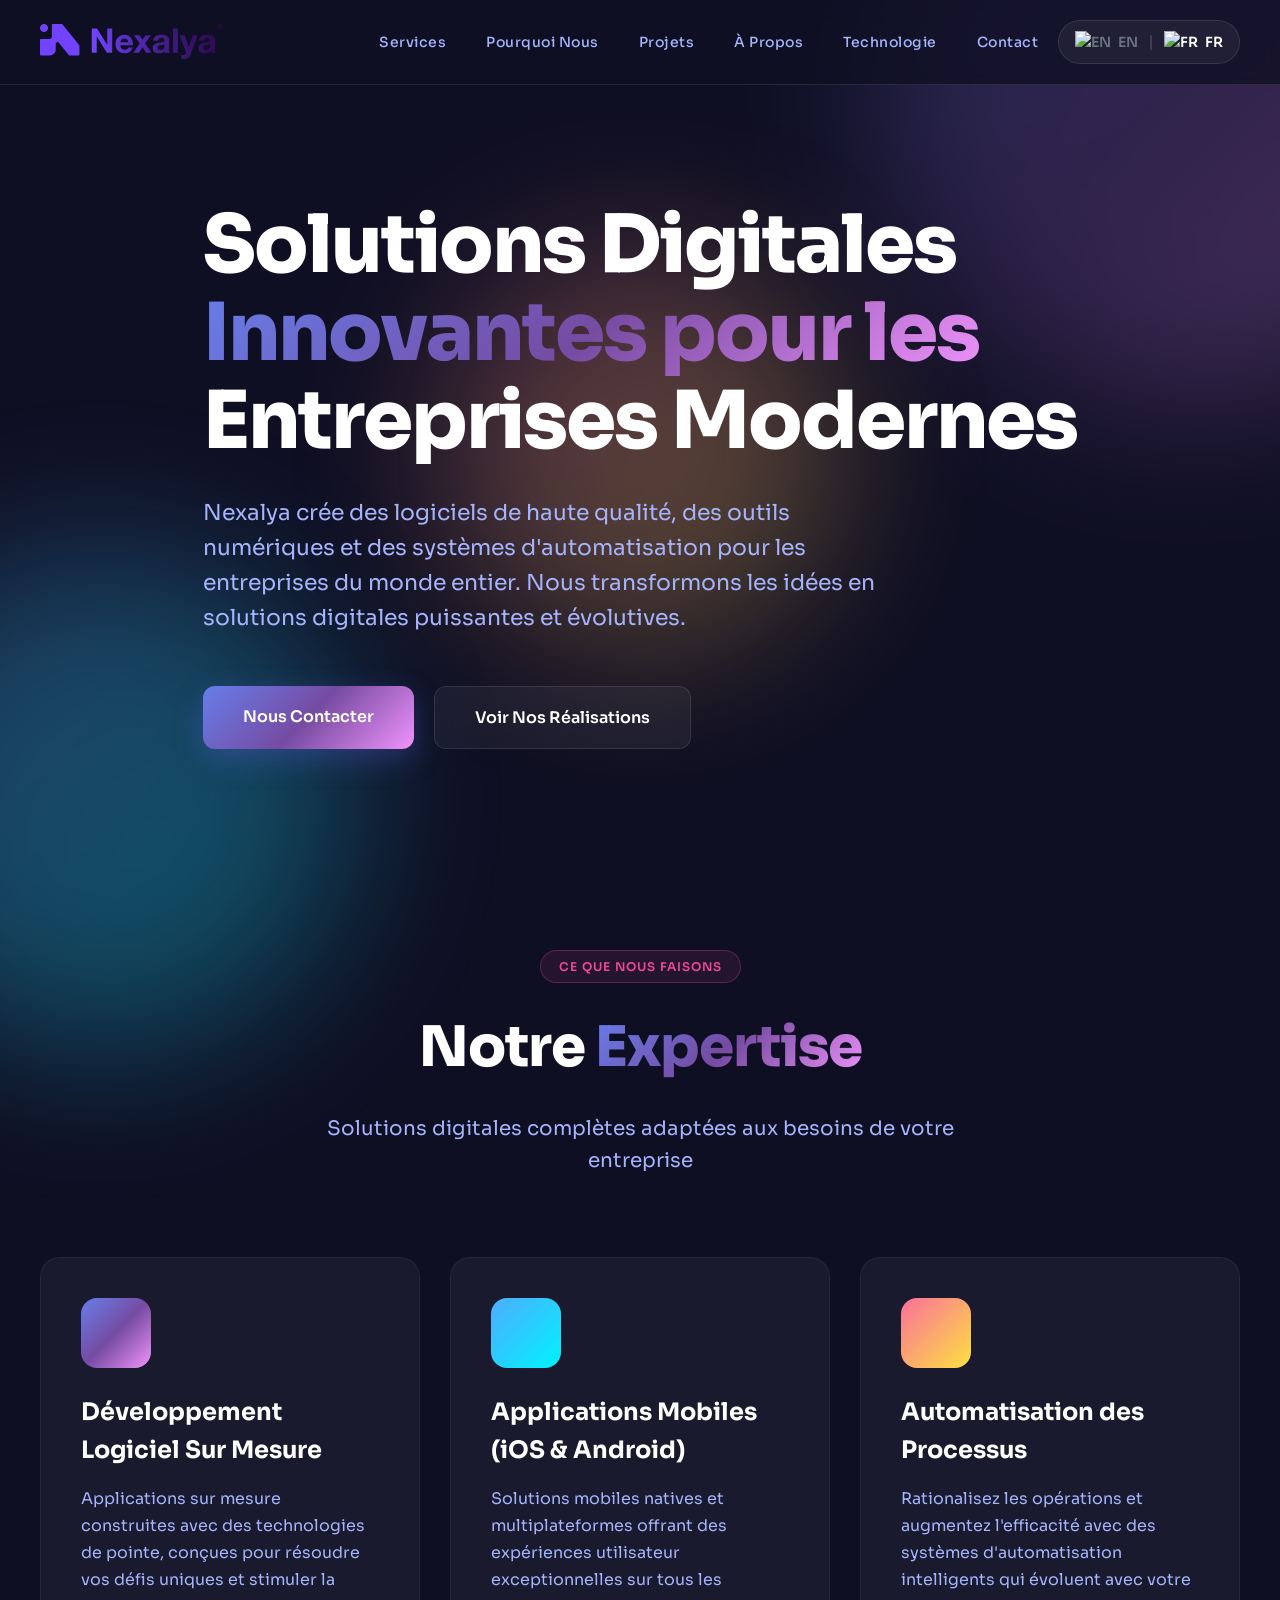
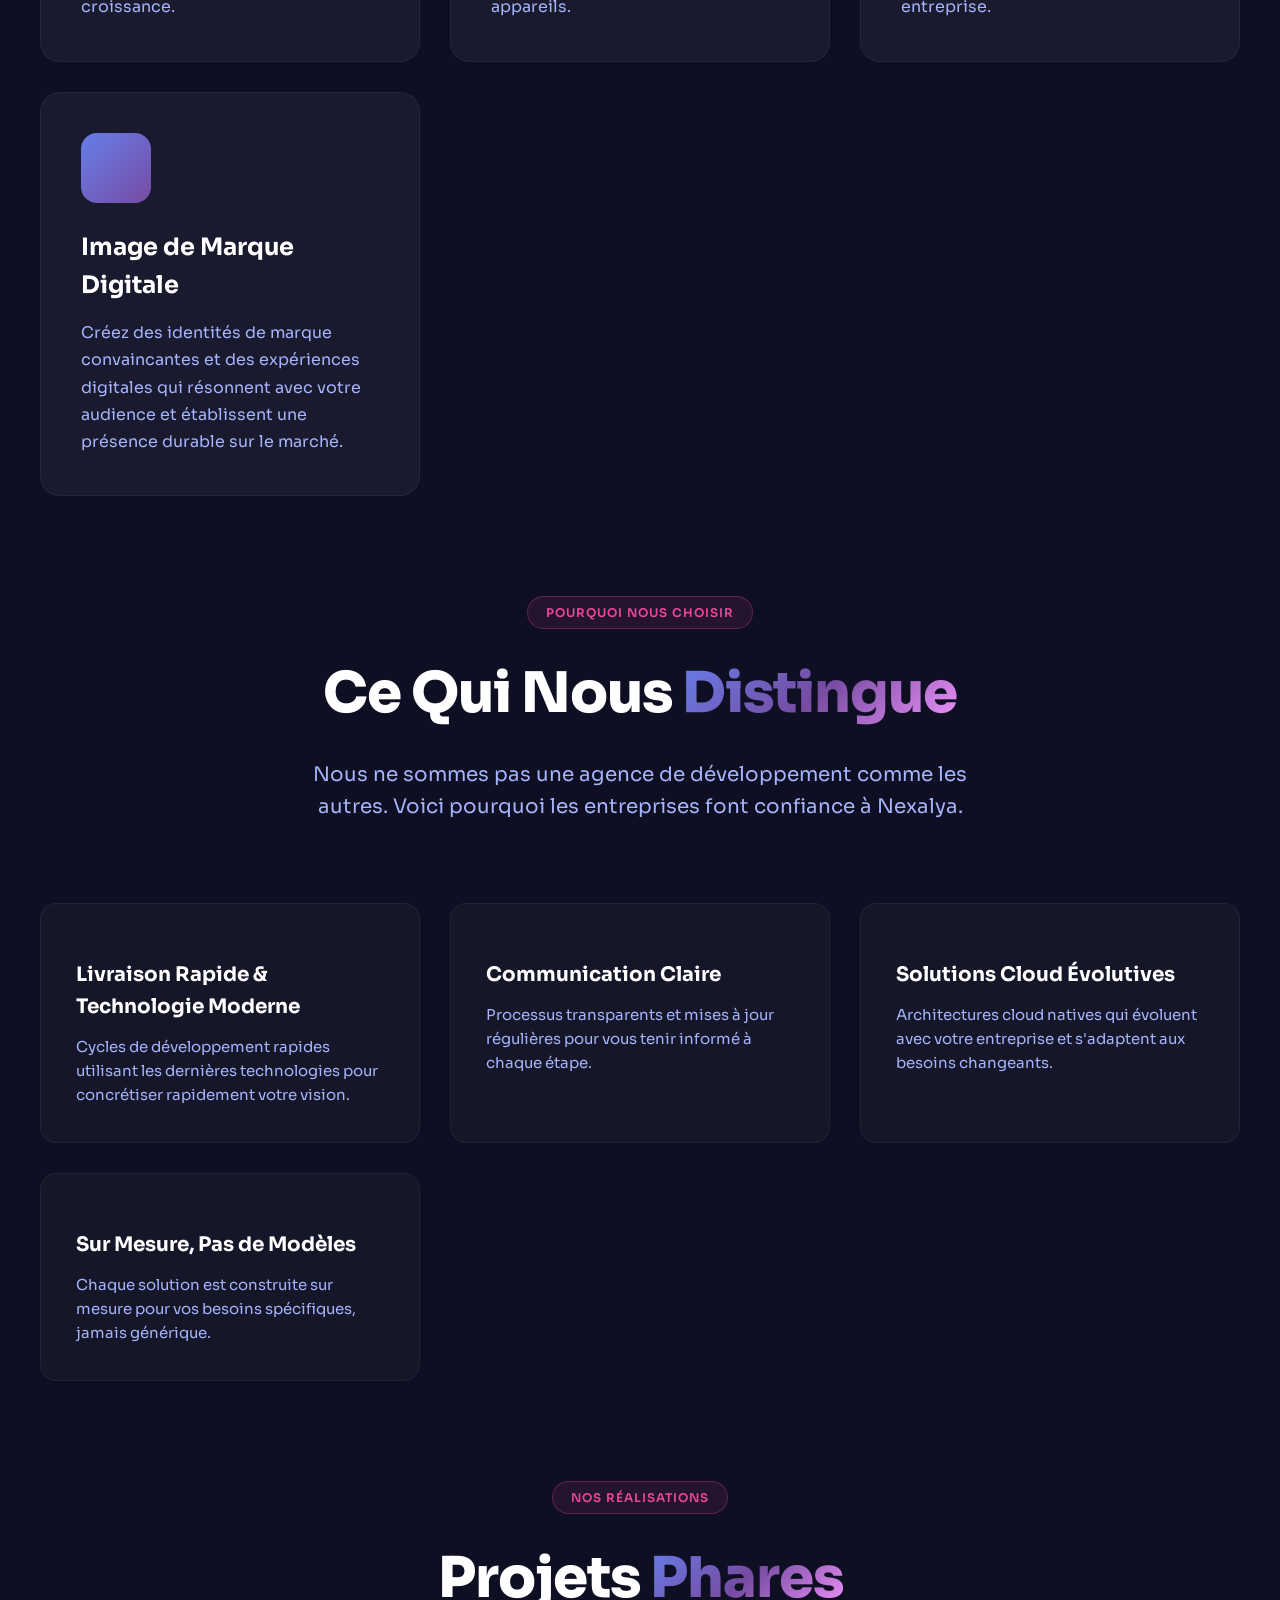
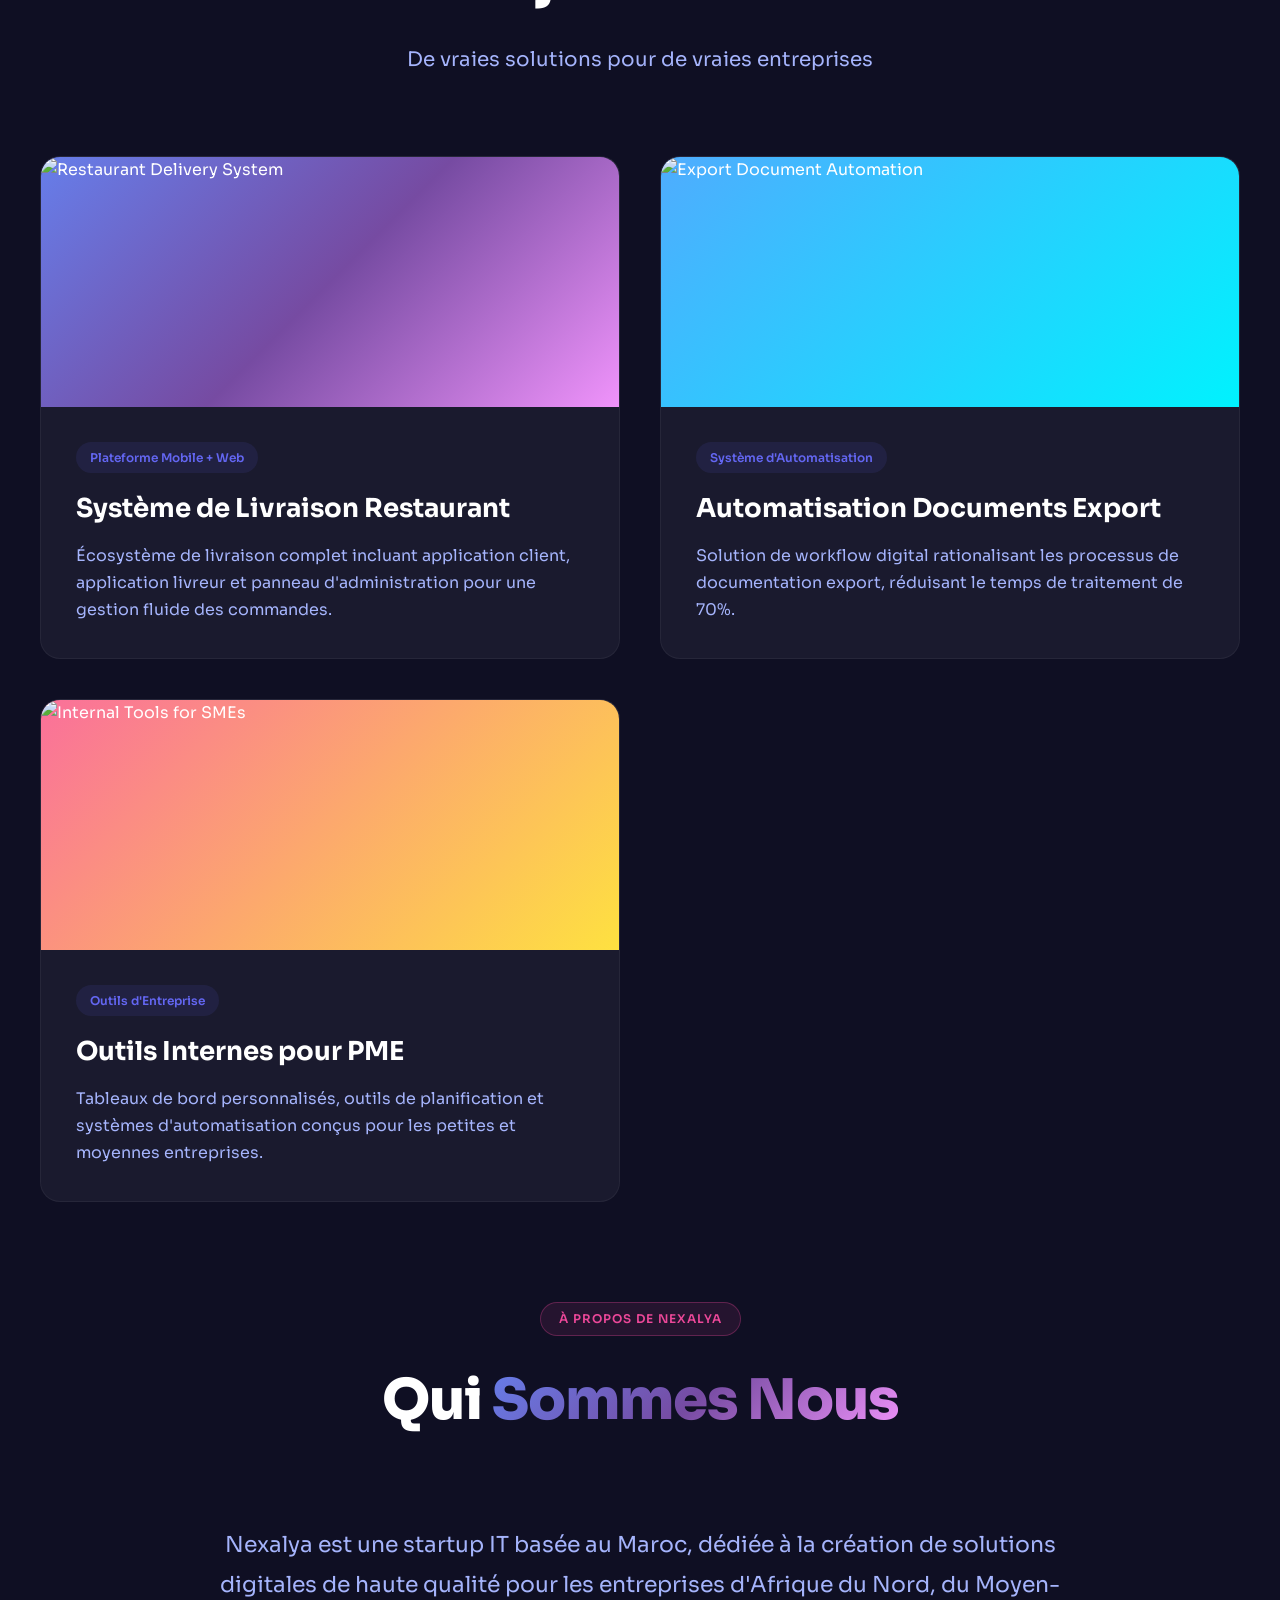
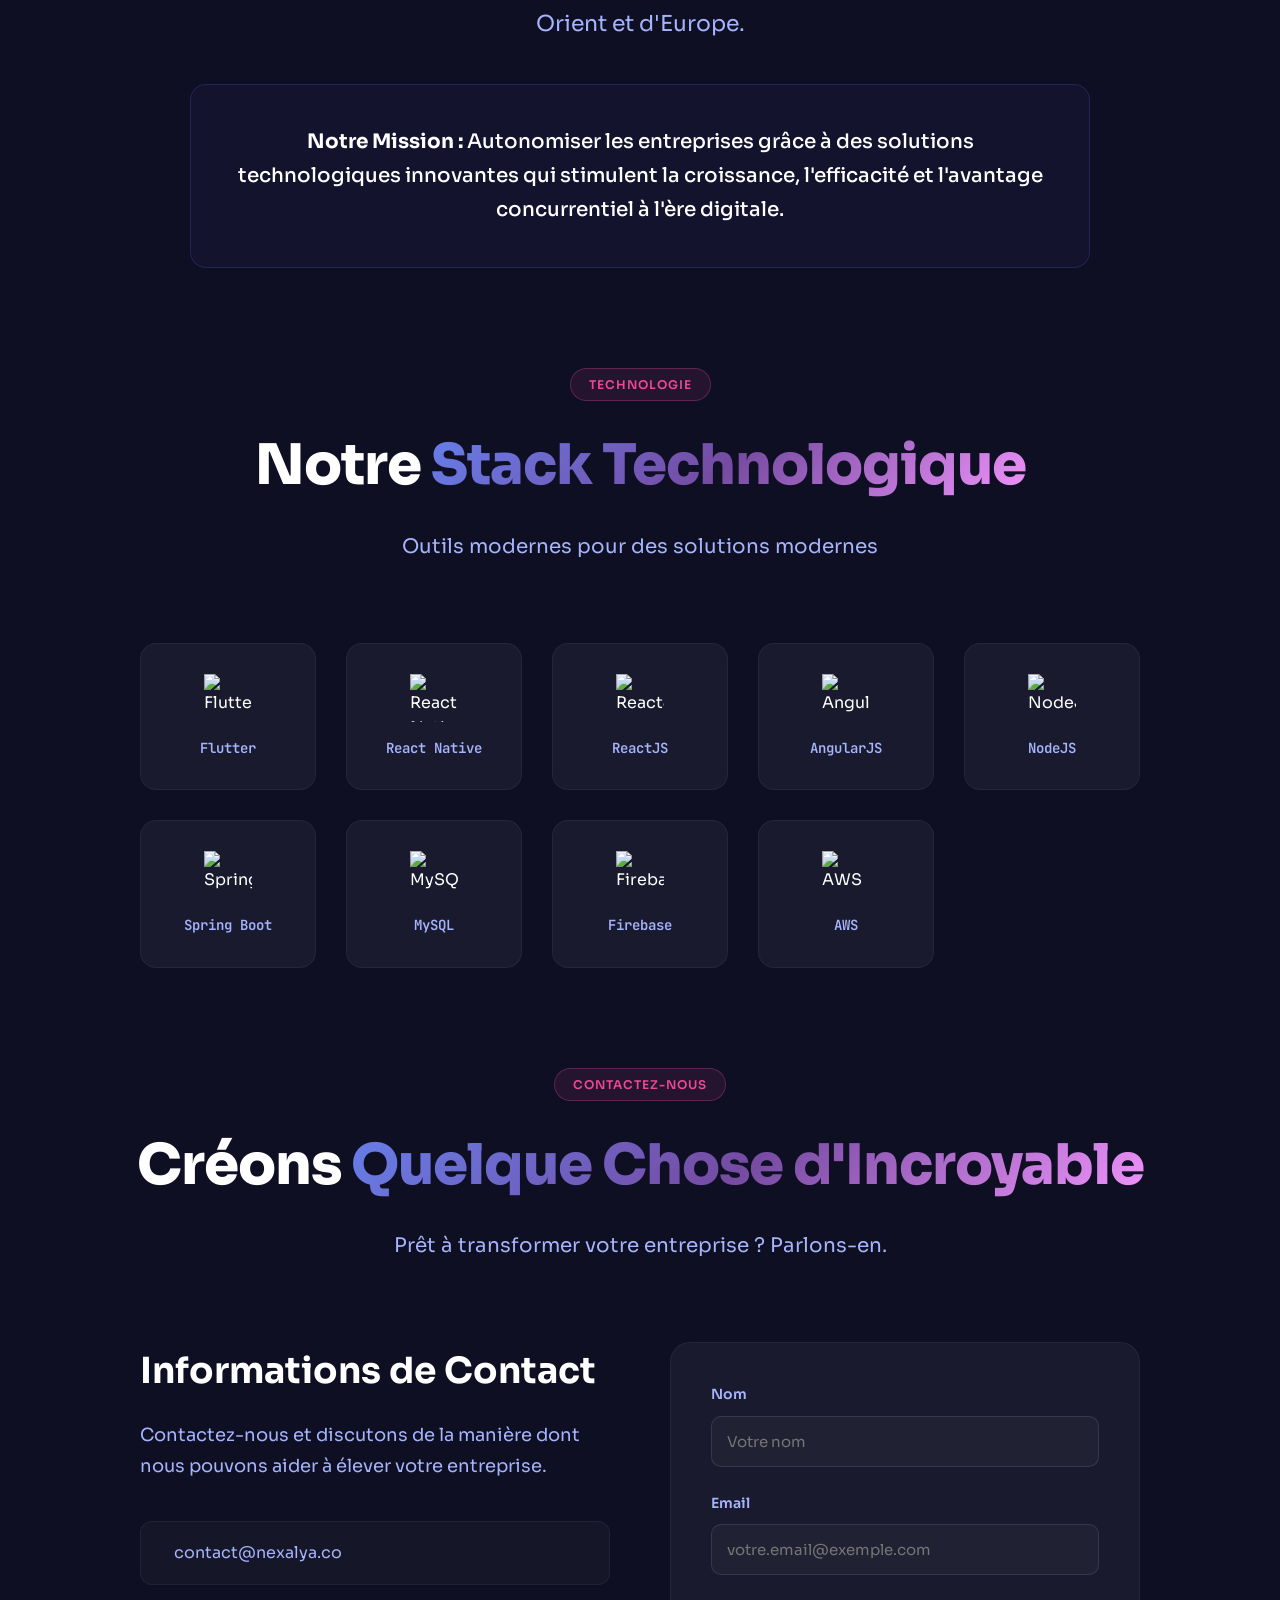
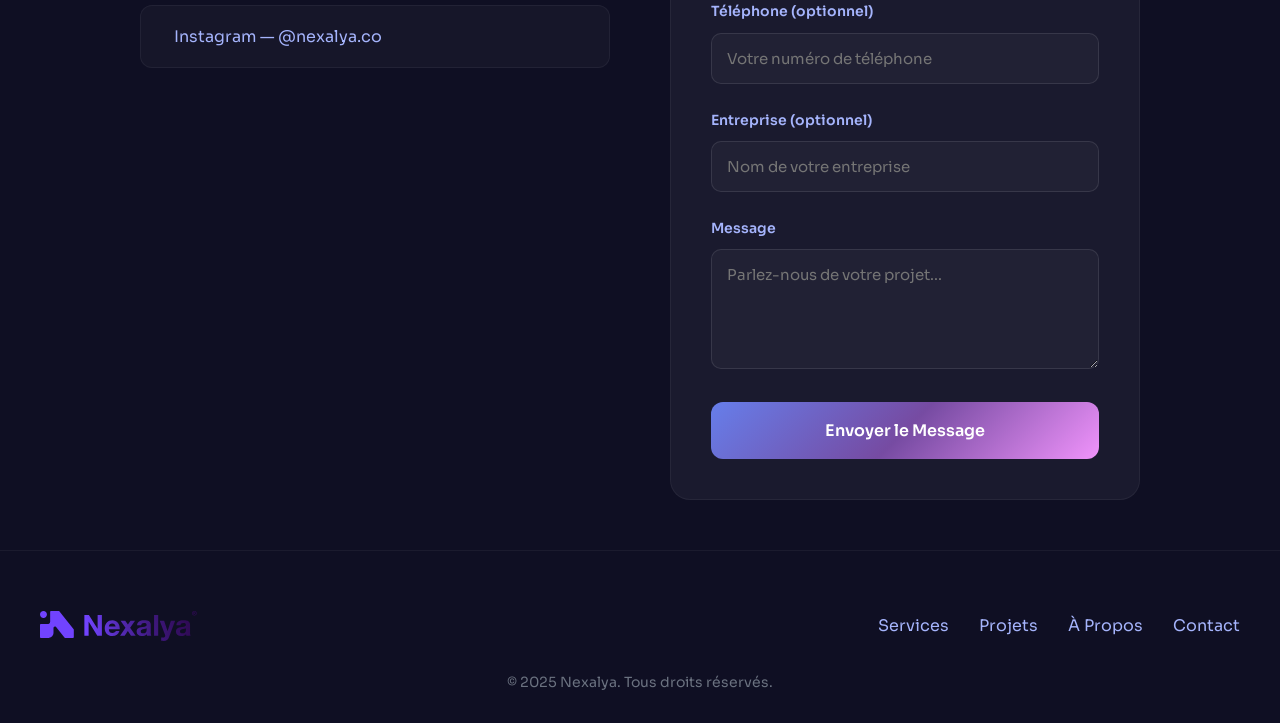
==== commit b6014e6c: "Add thank-you page and extra contact fields Add optional Phone and Company inputs to the contact for" ====
--- a/index.html
+++ b/index.html
@@ -1541,6 +1541,22 @@
                             </div>
 
                             <div class="form-group">
+                                <label data-en="Phone (optional)" data-fr="Téléphone (optionnel)">Phone (optional)</label>
+                                <input type="tel" name="phone" id="phone-input"
+                                    data-placeholder-en="Your phone number"
+                                    data-placeholder-fr="Votre numéro de téléphone"
+                                    placeholder="Your phone number">
+                            </div>
+
+                            <div class="form-group">
+                                <label data-en="Company (optional)" data-fr="Entreprise (optionnel)">Company (optional)</label>
+                                <input type="text" name="company" id="company-input"
+                                    data-placeholder-en="Your company name"
+                                    data-placeholder-fr="Nom de votre entreprise"
+                                    placeholder="Your company name">
+                            </div>
+
+                            <div class="form-group">
                                 <label data-en="Message" data-fr="Message">Message</label>
                                 <textarea name="message" id="message-input"
                                     data-placeholder-en="Tell us about your project..."
@@ -1702,7 +1718,7 @@
             emailjs.sendForm('service_vlj5dco', 'template_6898dyg', e.target)
                 .then(() => {
                     // Success
-                    gtag_report_conversion();
+                    gtag_report_conversion('/thank-you?lang=' + currentLang);
                     btn.textContent = currentLang === 'en' ? 'Message Sent! ✓' : 'Message Envoyé! ✓';
                     btn.style.background = 'linear-gradient(135deg, #14b8a6 0%, #10b981 100%)';
                     btn.style.opacity = '1';
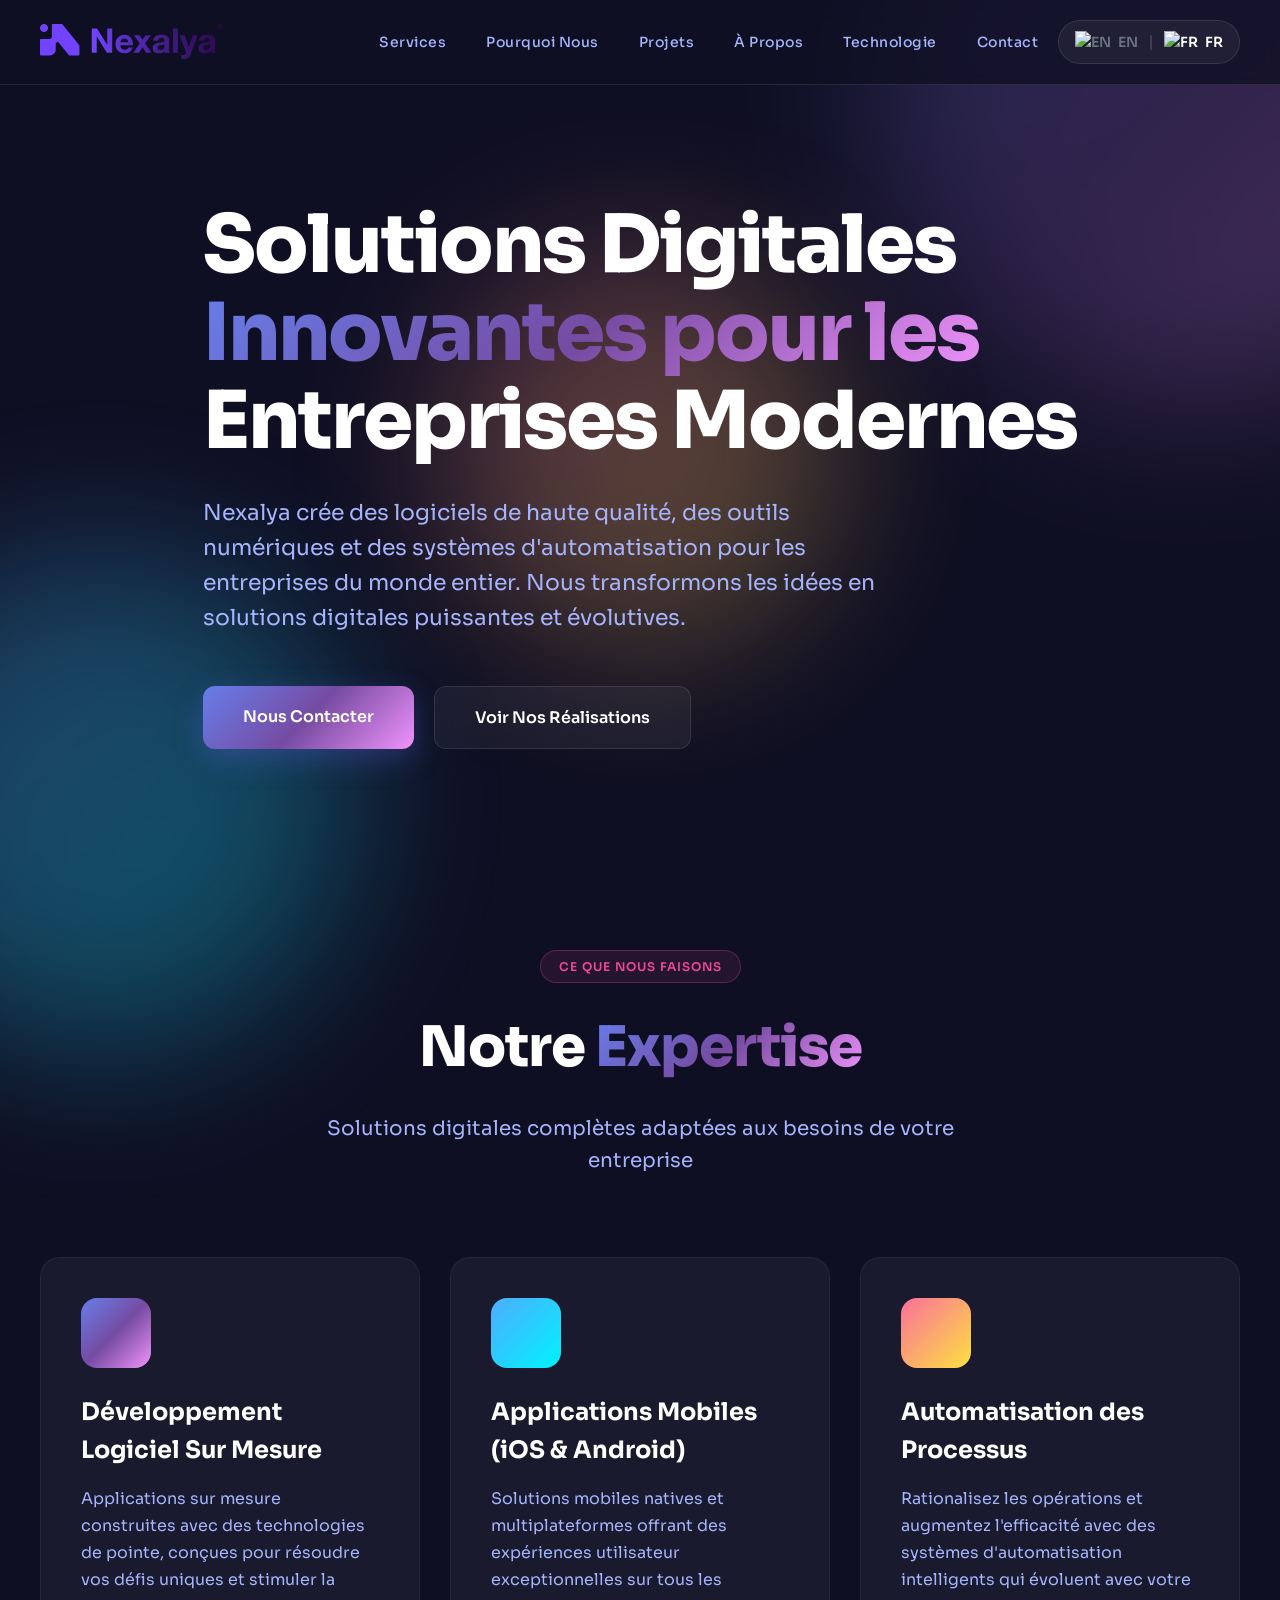
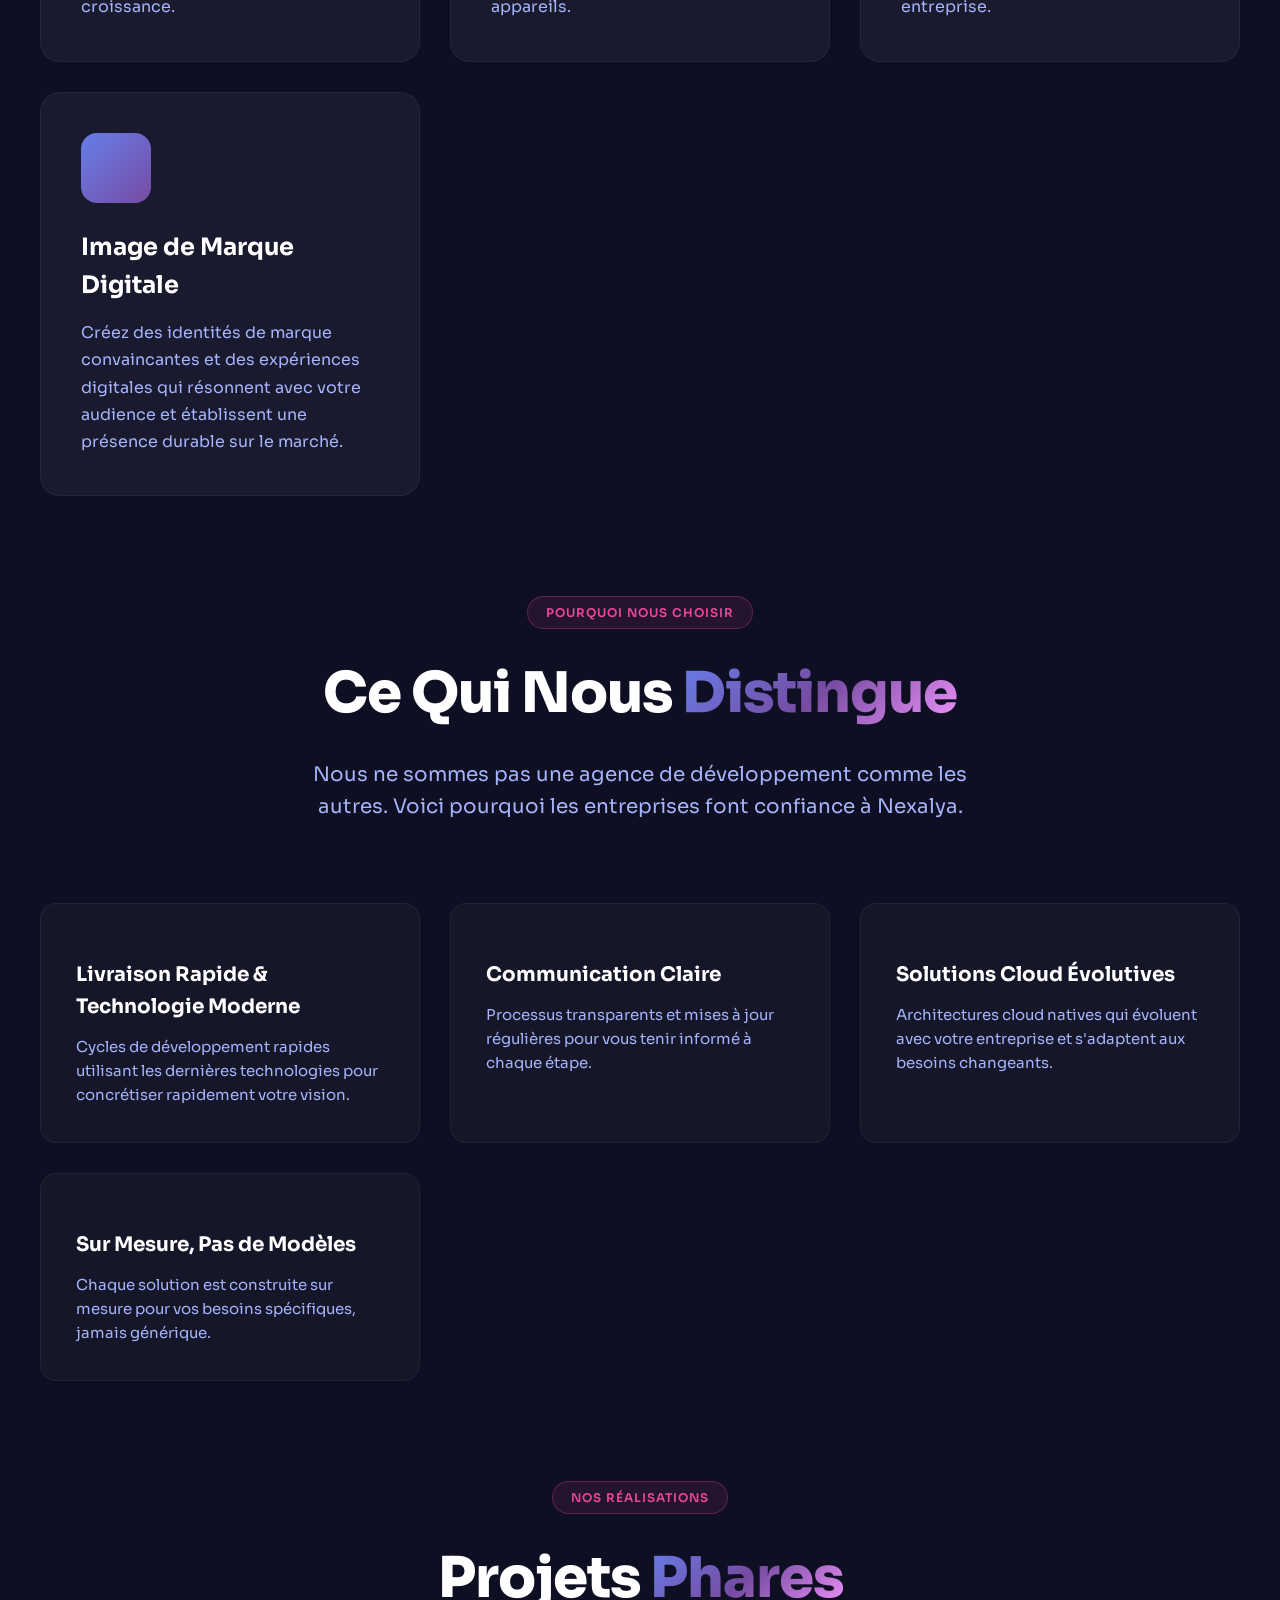
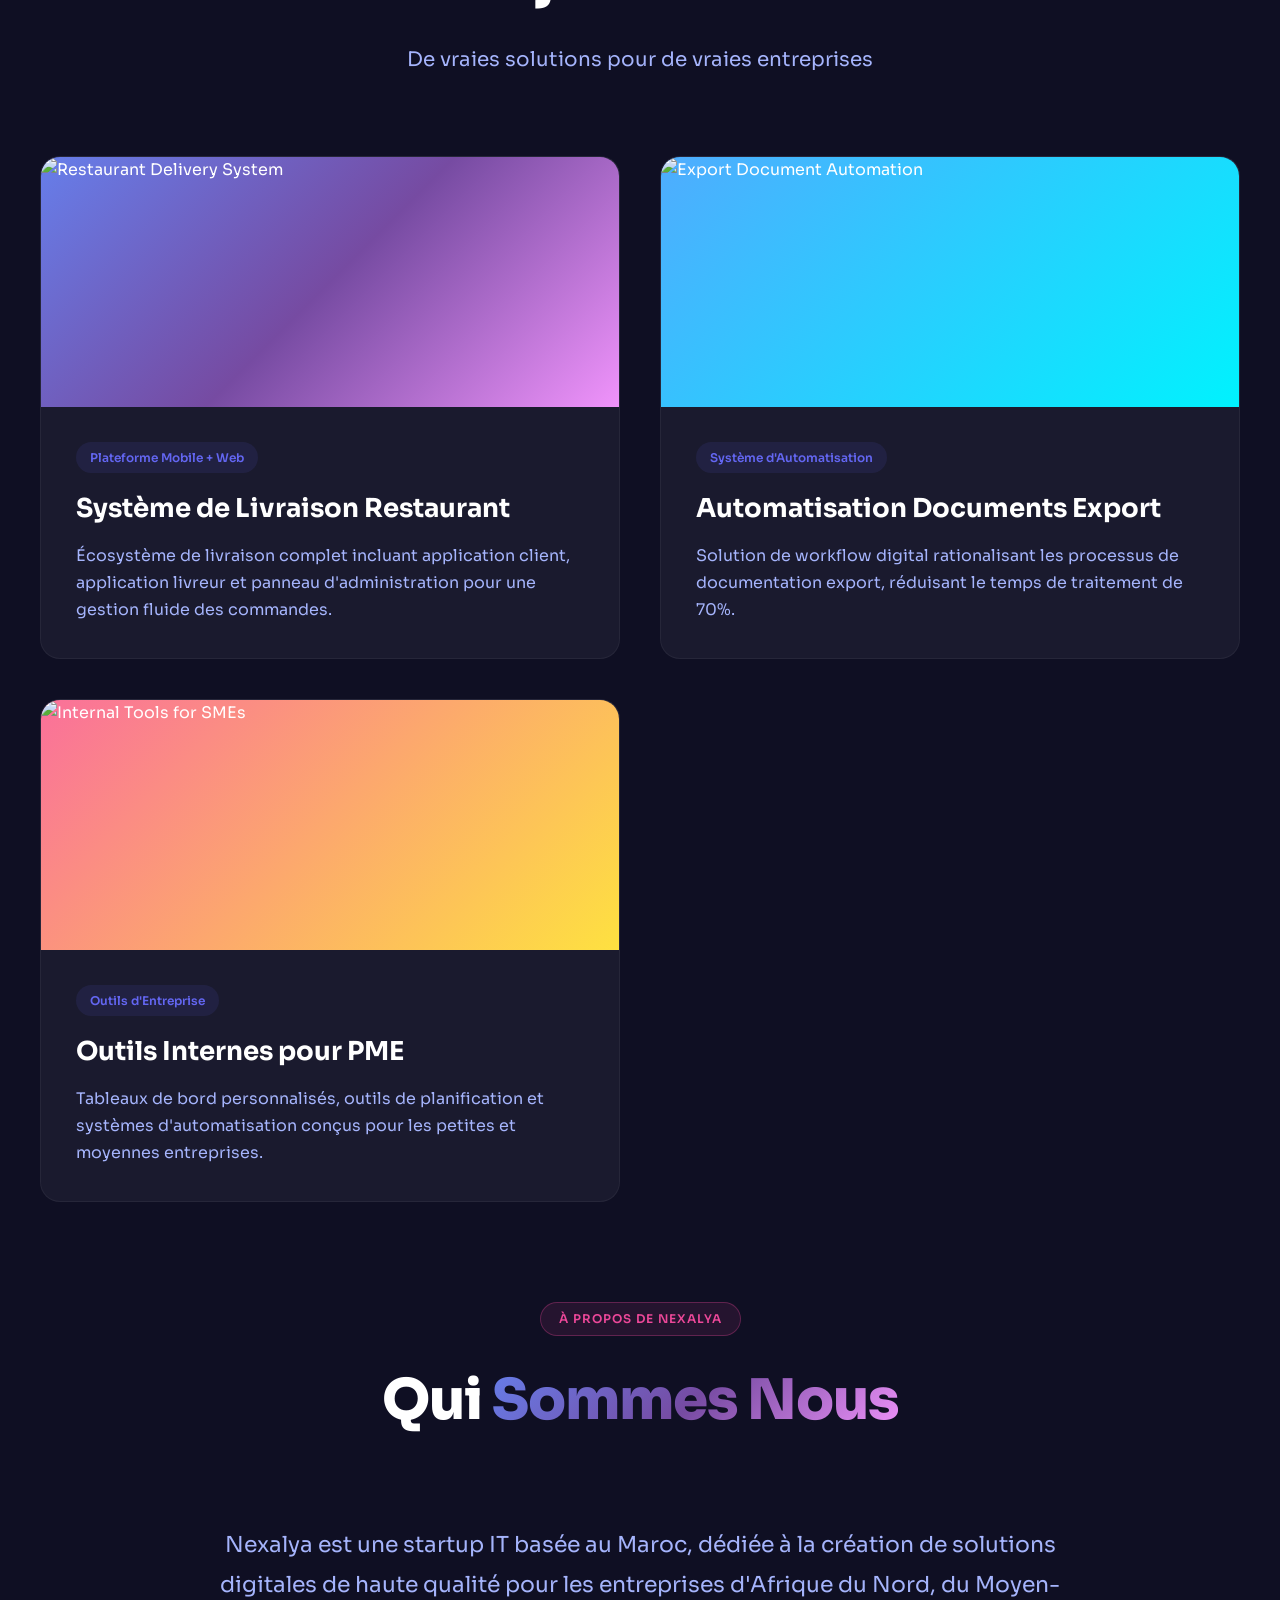
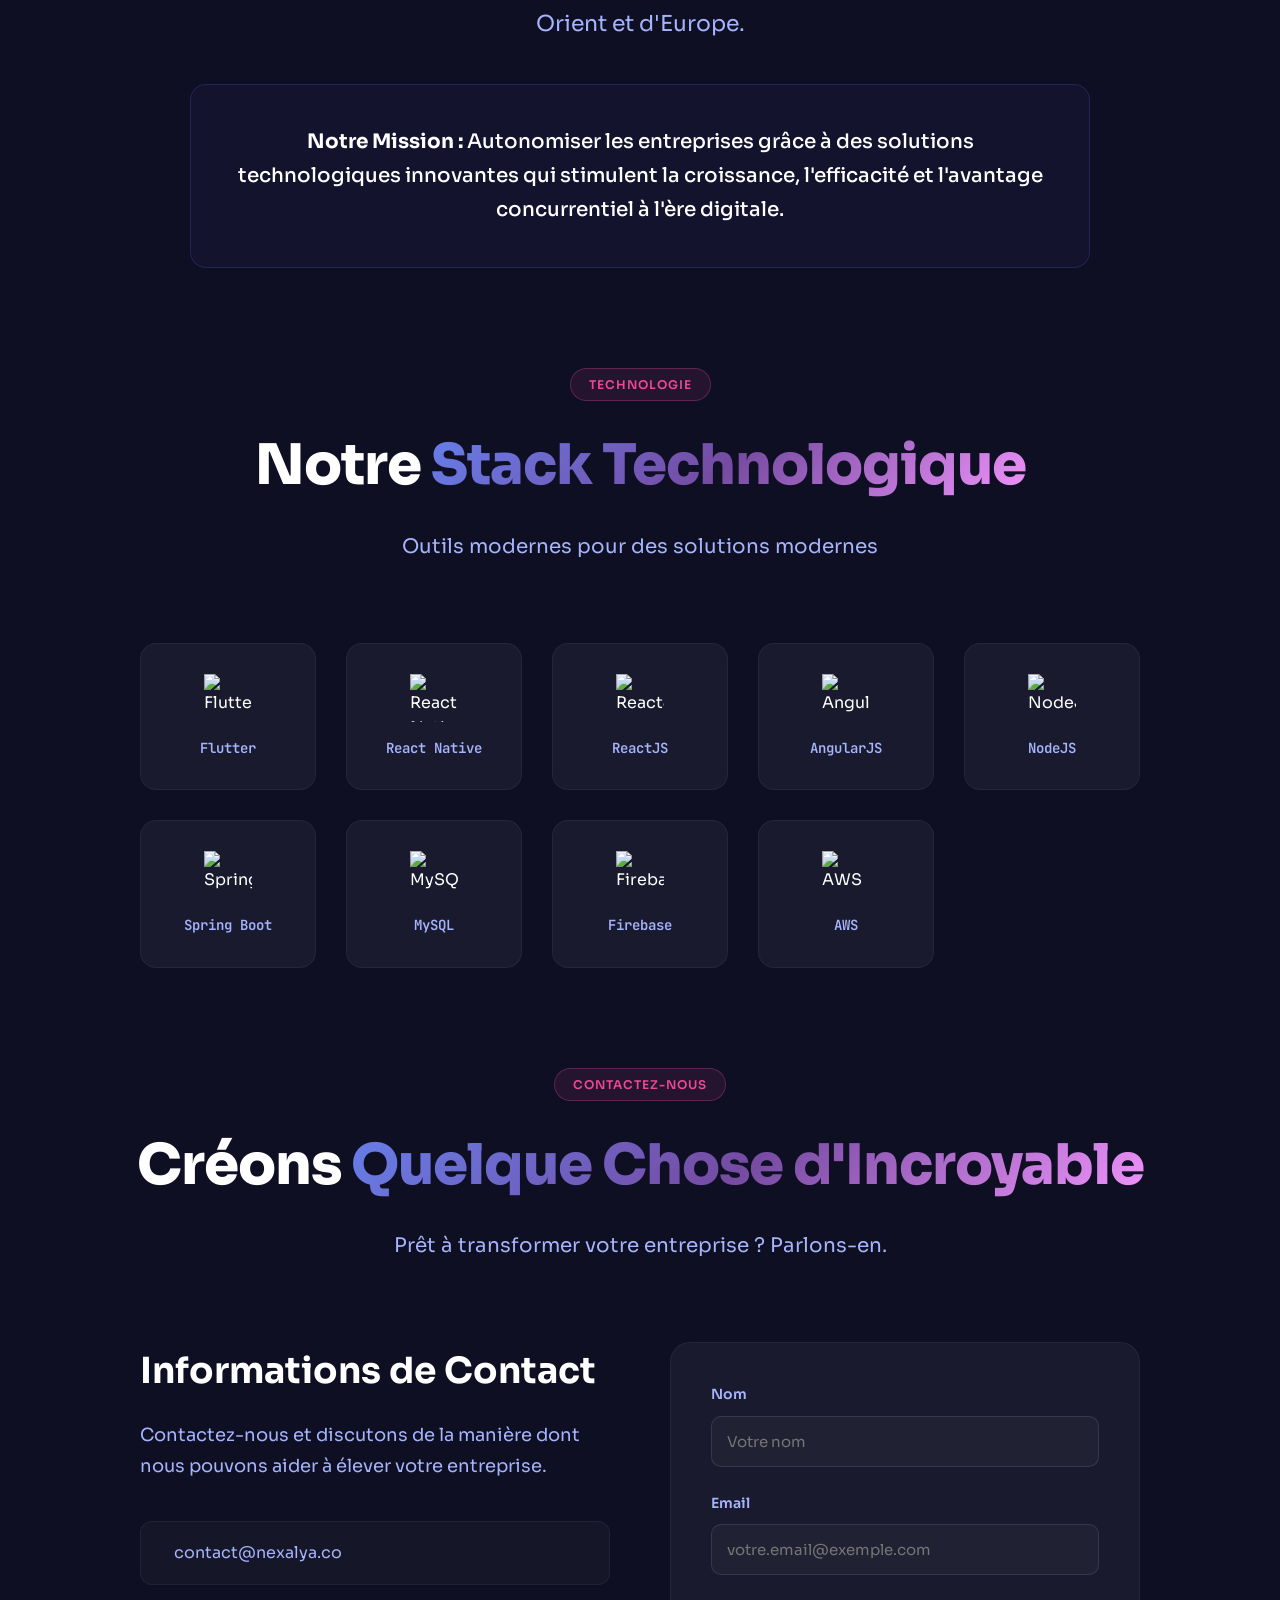
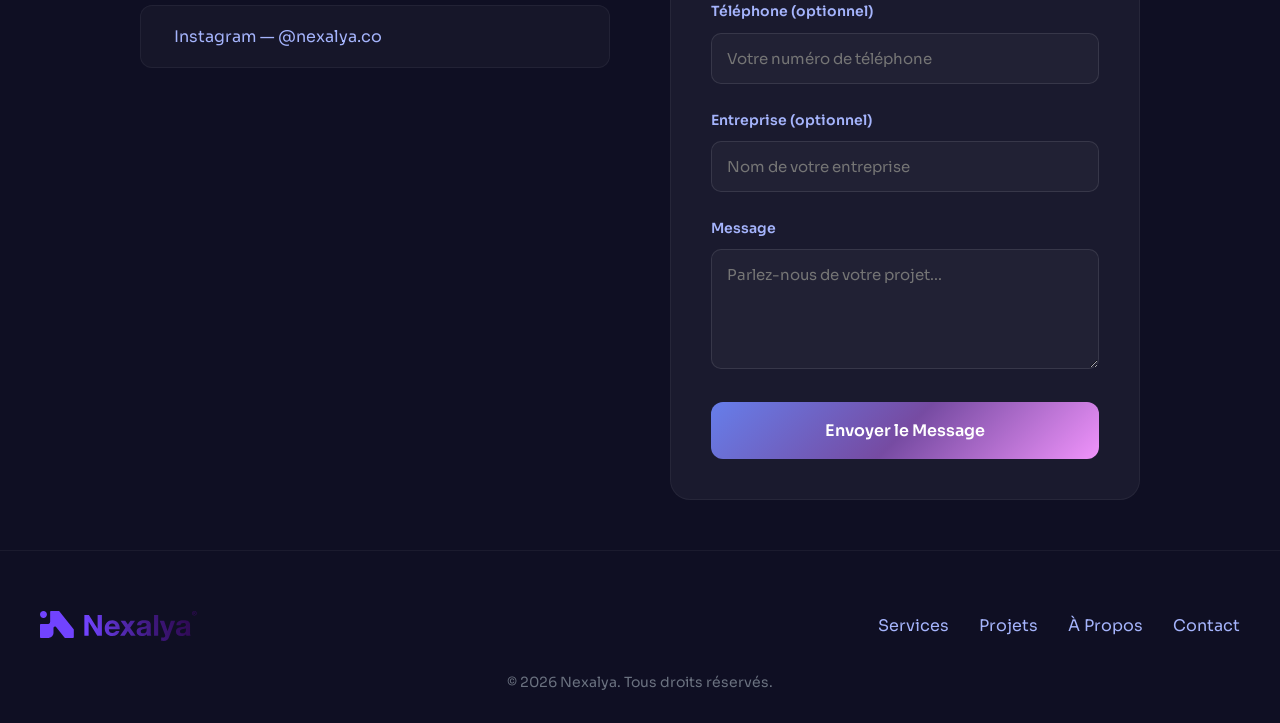
==== commit 0d385428: "Bump footer copyright year to 2026 Update index.html footer text and localized attributes from 2025 " ====
--- a/index.html
+++ b/index.html
@@ -1603,7 +1603,7 @@
                 </div>
             </div>
             <div class="footer-bottom">
-                <p data-en="© 2025 Nexalya. All rights reserved." data-fr="© 2025 Nexalya. Tous droits réservés.">© 2025
+                <p data-en="© 2026 Nexalya. All rights reserved." data-fr="© 2026 Nexalya. Tous droits réservés.">© 2026
                     Nexalya. All rights reserved.</p>
             </div>
         </div>
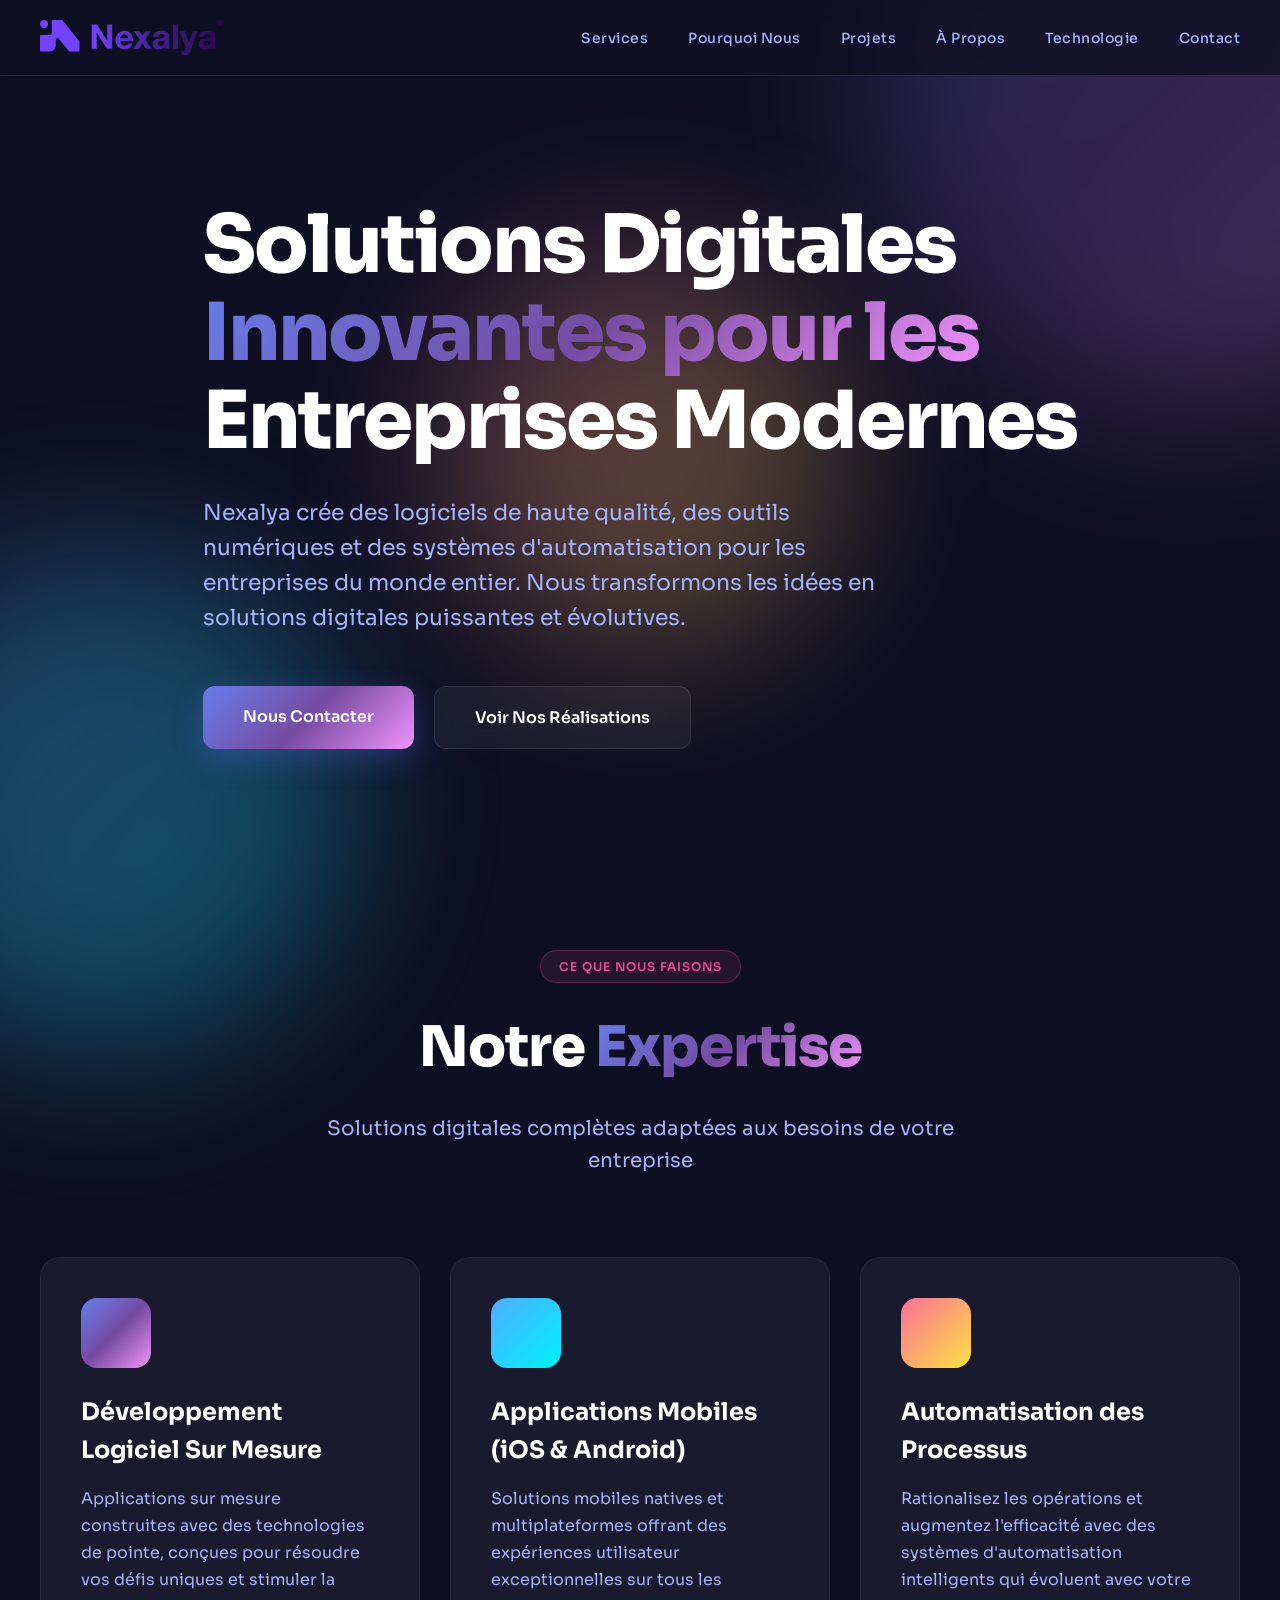
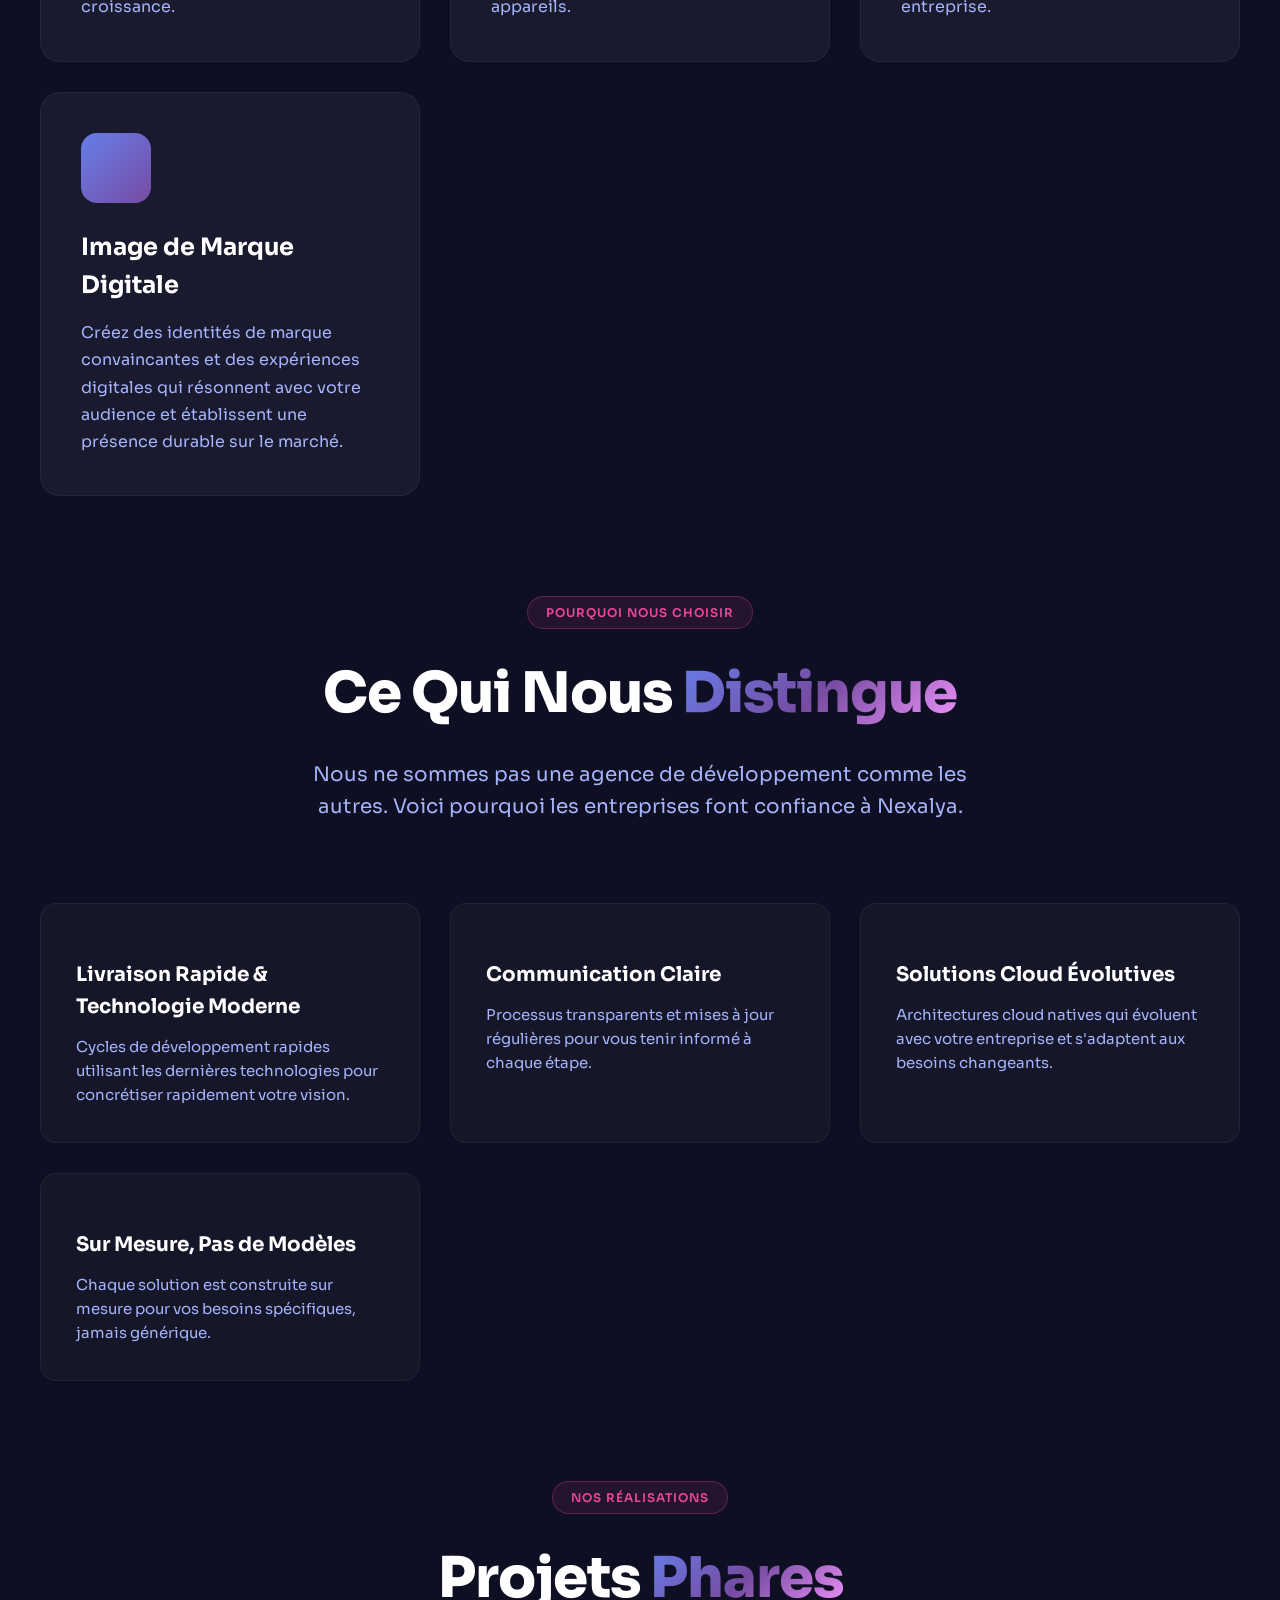
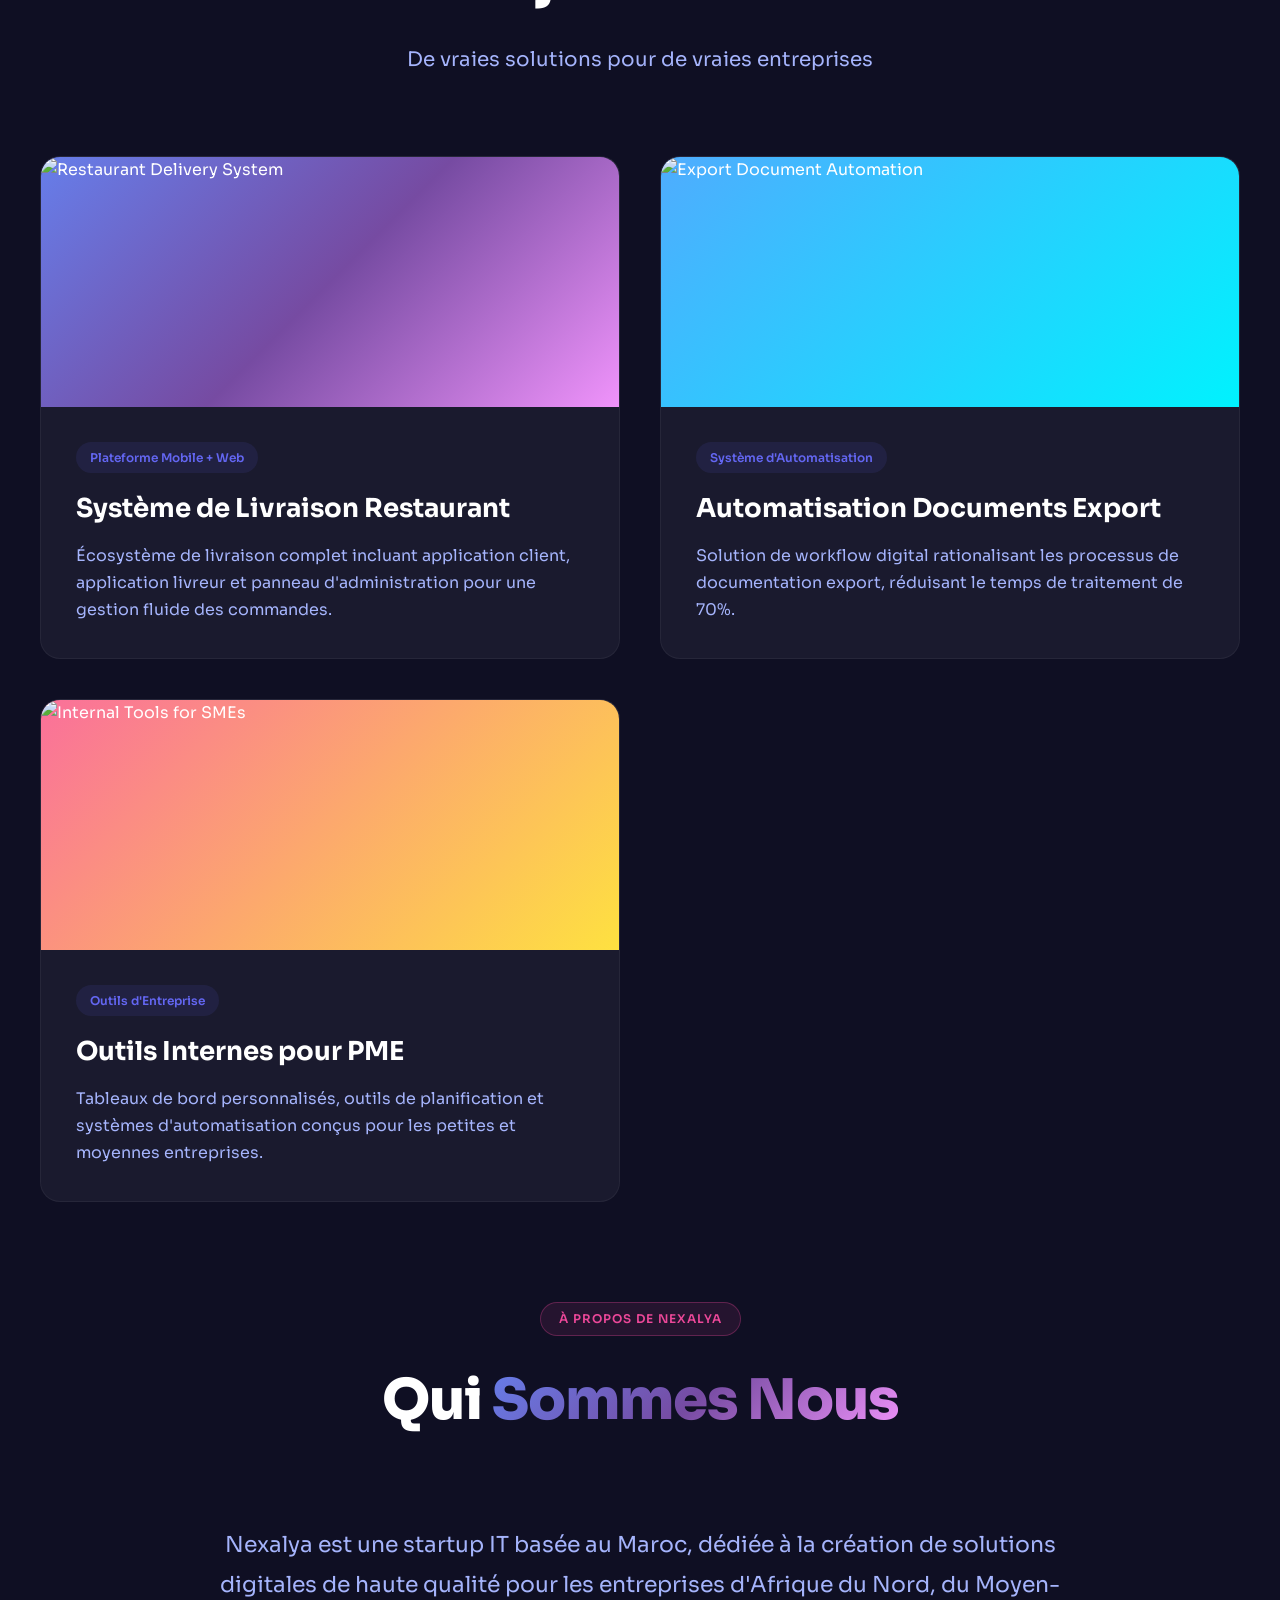
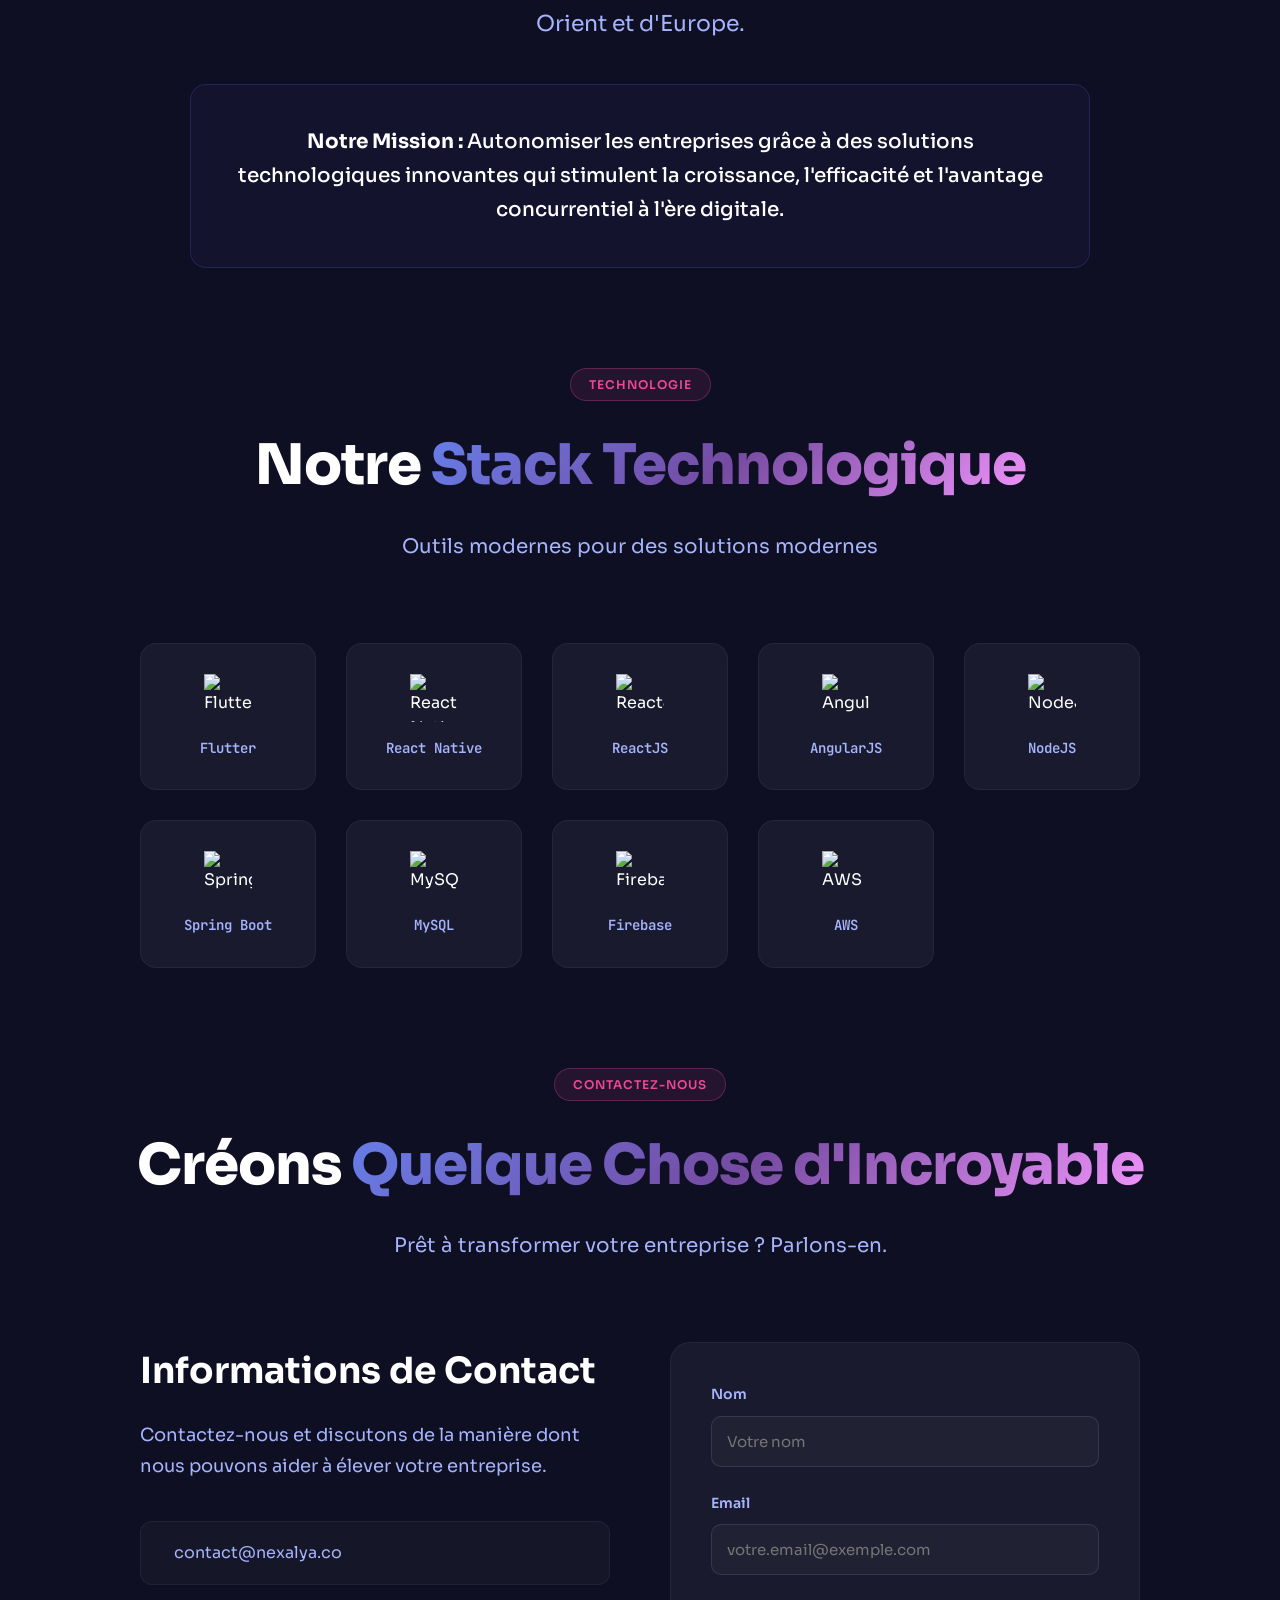
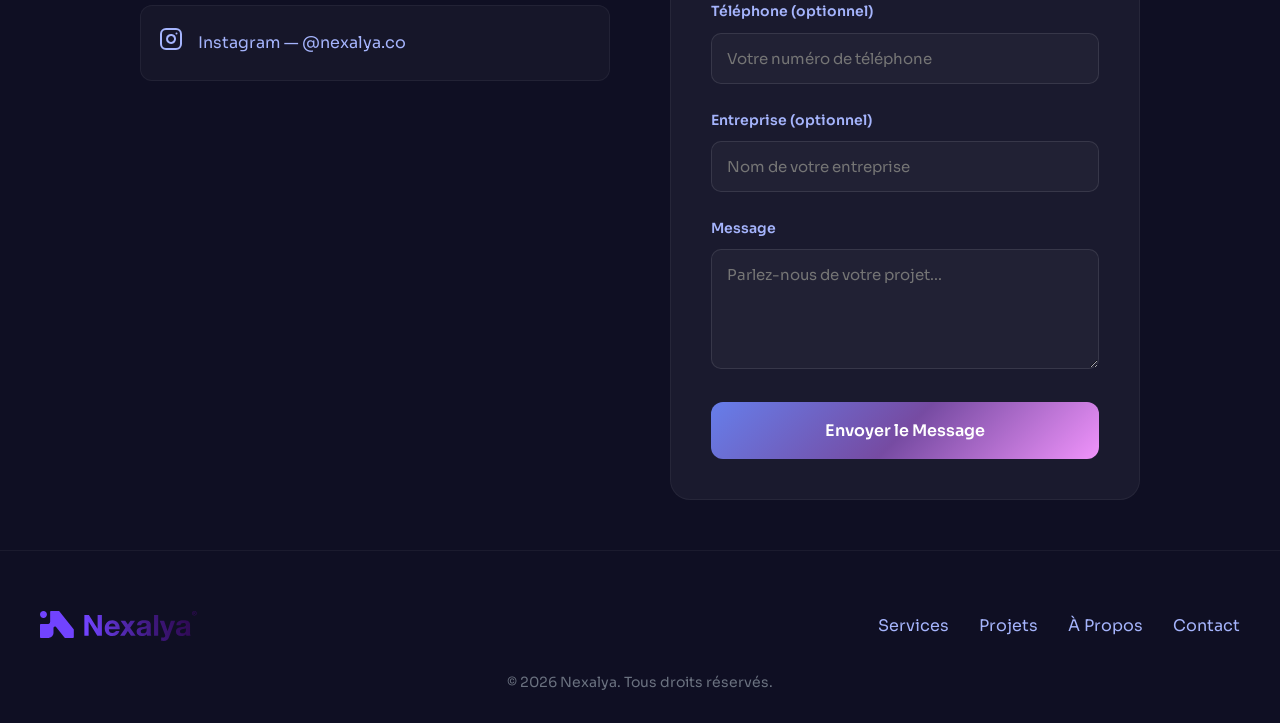
==== commit 5a64d98e: "Overall SEO optimizations" ====
--- a/index.html
+++ b/index.html
@@ -4,25 +4,22 @@
 <head>
     <meta charset="UTF-8">
     <meta name="viewport" content="width=device-width, initial-scale=1.0">
-    <title>Nexalya - Développement Logiciel Sur Mesure au Maroc | Solutions Digitales</title>
+    <title>Nexalya - Solutions Digitales pour PME | Maroc & France</title>
 
     <meta name="description"
-        content="Nexalya - Startup IT marocaine spécialisée en développement logiciel sur mesure, applications mobiles et automatisation pour PME au Maroc. Solutions digitales de qualité pour entreprises marocaines.">
-    <meta name="keywords"
-        content="développement logiciel Maroc, applications mobiles Maroc, automatisation entreprise, IT consulting Maroc, PME digitales, solutions digitales Maroc, développement sur mesure, startup IT Maroc">
+        content="Nexalya, agence digitale B2B basée à Casablanca. Logiciels sur mesure, applications mobiles, ERP Odoo et solutions digitales pour PME au Maroc et en France.">
     <!-- Open Graph (Facebook, LinkedIn) -->
-    <meta property="og:title" content="Nexalya - Développement Logiciel Sur Mesure au Maroc">
+    <meta property="og:title" content="Nexalya - Agence Digitale B2B au Maroc & en France">
     <meta property="og:description"
-        content="Solutions digitales de haute qualité pour PME marocaines. Développement logiciel, applications mobiles, automatisation.">
+        content="Logiciels sur mesure, applications mobiles, ERP & solutions digitales pour les PME au Maroc et en France.">
     <meta property="og:image" content="https://nexalya.co/og-image.jpg">
     <meta property="og:url" content="https://nexalya.co">
     <meta property="og:type" content="website">
     <meta property="og:locale" content="fr_MA">
-    <meta property="og:locale:alternate" content="en_US">
     <!-- Twitter Card -->
     <meta name="twitter:card" content="summary_large_image">
-    <meta name="twitter:title" content="Nexalya - Solutions Digitales Maroc">
-    <meta name="twitter:description" content="Développement logiciel sur mesure pour PME au Maroc">
+    <meta name="twitter:title" content="Nexalya - Solutions Digitales | Maroc & France">
+    <meta name="twitter:description" content="Agence digitale B2B — Logiciels sur mesure pour PME au Maroc et en France.">
     <meta name="twitter:image" content="https://nexalya.co/og-image.jpg">
     <!-- Geo Tags for Morocco -->
     <meta name="geo.region" content="MA">
@@ -31,9 +28,6 @@
     
     <!-- canonical URL -->
     <link rel="canonical" href="https://nexalya.co">
-    <link rel="alternate" hreflang="fr" href="https://nexalya.co">
-    <link rel="alternate" hreflang="en" href="https://nexalya.co?lang=en">
-    <link rel="alternate" hreflang="x-default" href="https://nexalya.co">
 
     <link rel="icon" type="image/svg+xml"
         href="data:image/svg+xml,%3Csvg xmlns='http://www.w3.org/2000/svg' viewBox='0 0 512 512'%3E%3Cdefs%3E%3Cstyle%3E.cls-1%7Bfill:%23fff%7D.cls-2%7Bfill:%237143fe%7D%3C/style%3E%3C/defs%3E%3Cg%3E%3Crect class='cls-2' width='512' height='512' rx='58.77' ry='58.77'/%3E%3Cg%3E%3Cg%3E%3Cpath class='cls-1' d='M416.8,306.31v70.22c-.03,4.75-3.9,7.76-8.38,7.76h-72.51c-.55,0-1.09-.07-1.61-.17-.03,0-.1,0-.14-.03-.62-.14-1.23-.34-1.78-.62-.14-.07-.27-.14-.41-.21-.21-.1-.38-.21-.51-.34-.44-.27-.82-.62-1.2-.96-.17-.17-.34-.38-.51-.55-.14-.1-.24-.24-.34-.34l-79.31-99.29-.41-.51c-.38-.58-.82-1.09-1.33-1.61-.03-.07-.07-.1-.14-.17-.51-.51-1.06-.96-1.64-1.37-.82-.65-1.68-1.16-2.63-1.54-.34-.17-.68-.31-1.03-.44,0,0-.03-.03-.1-.03-.31-.1-.62-.21-.92-.27-.31-.14-.65-.21-.96-.24-.48-.14-.96-.21-1.44-.24-.96-.14-1.92-.14-2.87,0-.07,0-.14,0-.21.03-.41,0-.82.07-1.23.21-2.53.48-4.82,1.64-6.7,3.32-.27.24-.55.48-.79.75-.51.55-.99,1.09-1.4,1.71-.21.31-.41.62-.62.92-.38.65-.72,1.33-.99,2.02,0,0-.03,0-.03.03-.27.68-.51,1.44-.65,2.19-.07.38-.14.75-.21,1.16-.07.34-.14.72-.14,1.09-.03.27-.03.58-.03.89v.41l-.03,11.53-.03,31.77c0,.75,0,1.47-.03,2.19-.03.58-.07,1.16-.14,1.71-.03.65-.1,1.3-.17,1.92-.07.65-.17,1.3-.27,1.92-.14.92-.31,1.81-.51,2.7-.17.72-.34,1.44-.51,2.15v.03c-.21.68-.41,1.4-.62,2.09v.07c-.24.72-.51,1.47-.75,2.19-.27.79-.58,1.57-.96,2.36,0,.07-.03.14-.1.24t0,.07s-.07.1-.1.17c-.38.89-.79,1.78-1.23,2.63-.55,1.06-1.13,2.12-1.74,3.11-.07.14-.14.24-.21.34-.55.92-1.16,1.81-1.78,2.67-.34.51-.68.99-1.06,1.44-.34.48-.72.92-1.09,1.4-.75.92-1.54,1.85-2.33,2.7-.82.86-1.68,1.71-2.53,2.5-.72.68-1.5,1.33-2.26,1.98-.58.48-1.16.96-1.78,1.4-.41.31-.79.58-1.2.89-.27.21-.55.38-.82.58-.82.55-1.64,1.09-2.5,1.61-1.16.72-2.36,1.4-3.59,1.98-.86.44-1.71.86-2.57,1.27-.86.38-1.74.75-2.67,1.09-.89.31-1.78.65-2.7.92-1.61.51-3.25.96-4.92,1.33-1.06.24-2.12.44-3.18.58-.41.07-.82.14-1.23.17-.96.14-1.92.24-2.87.31-1.37.1-2.74.17-4.14.17h-67.48c-4.1,0-7.83-2.63-8.28-6.94-.03-.14-.03-.31-.03-.48v-118.4c0-4.14,3.52-7.49,7.42-7.49l19.73-.07h47.92c1.16,0,2.33-.1,3.45-.31.34-.03.68-.1.99-.17,3.45-.58,6.6-2.15,9.23-4.41.55-.41,1.06-.86,1.54-1.4.41-.41.79-.82,1.13-1.23.68-.79,1.27-1.64,1.85-2.5.27-.48.55-.96.82-1.47.65-1.16,1.16-2.43,1.54-3.69.21-.65.38-1.27.48-1.95.14-.65.24-1.3.31-1.98.14-.79.17-1.57.17-2.39v-94.12c0-3.9,3.25-7.52,7.32-7.52l73.94-.03c2.12,0,4.17,1.16,5.64,2.77.1.1.17.21.27.31l104.11,130.31,31.94,39.95.1.14c1.09,1.44,1.68,3.39,1.68,5.13Z'/%3E%3Ccircle class='cls-1' cx='128.21' cy='160.72' r='33.01'/%3E%3C/g%3E%3Cpath class='cls-1' d='M416.8,138.8c0,6.75-5.32,11.15-11.41,11.15s-11.41-4.4-11.41-11.15,5.41-11.09,11.41-11.09,11.41,4.37,11.41,11.09ZM405.38,147.57c4.61,0,8.38-3.66,8.38-8.77s-3.57-8.71-8.41-8.71-8.35,3.63-8.35,8.71,3.6,8.77,8.38,8.77ZM410.53,136.24c0,1.96-1.1,3.15-3.27,3.33l3.33,5.44h-2.59l-3.03-5.32h-1.55v5.32h-2.47v-12.45h4.76c3.24,0,4.81,1.13,4.81,3.69ZM408.06,136.03c0-.98-.83-1.55-2.53-1.55h-2.11v3.27h2.35c1.72,0,2.29-.53,2.29-1.72Z'/%3E%3C/g%3E%3C/g%3E%3C/svg%3E">
@@ -73,7 +67,7 @@
       };
       gtag('event', 'conversion', {
           'send_to': 'AW-17990816930/MVP6CPiwm4UcEKKp2IJD',
-          'value': 1.0,
+          'value': 200.0,
           'currency': 'MAD',
           'event_callback': callback
       });
@@ -88,24 +82,31 @@
         "name": "Nexalya",
         "url": "https://nexalya.co",
         "logo": "https://nexalya.co/logo.png",
-        "description": "Startup IT marocaine spécialisée en développement logiciel sur mesure, applications mobiles et automatisation pour PME.",
+        "description": "Agence digitale B2B basée à Casablanca, spécialisée en logiciels sur mesure, applications mobiles, intégration Odoo et solutions digitales pour PME au Maroc et en France.",
         "foundingDate": "2025",
         "address": {
             "@type": "PostalAddress",
             "addressCountry": "MA",
-            "addressLocality": "Maroc"
+            "addressLocality": "Casablanca",
+            "addressRegion": "Casablanca-Settat"
         },
         "contactPoint": {
             "@type": "ContactPoint",
             "email": "contact@nexalya.co",
             "contactType": "Service Client",
-            "availableLanguage": ["French", "English"]
+            "availableLanguage": ["French"]
         },
-        "areaServed": {
-            "@type": "Place",
-            "name": "Morocco"
-        },
-        "knowsAbout": ["Développement logiciel", "Applications mobiles", "Automatisation", "Solutions digitales"],
+        "areaServed": [
+            { "@type": "Country", "name": "Morocco" },
+            { "@type": "Country", "name": "France" }
+        ],
+        "knowsAbout": [
+            "Développement logiciel sur mesure",
+            "Applications mobiles iOS et Android",
+            "Intégration Odoo ERP",
+            "Automatisation des processus",
+            "Solutions digitales B2B"
+        ],
         "slogan": "Solutions Digitales Innovantes pour Entreprises Modernes"
     }
     </script>
@@ -292,37 +293,10 @@
             width: 100%;
         }
 
-        .lang-toggle {
-            display: flex;
-            align-items: center;
-            gap: 10px;
-            background: rgba(255, 255, 255, 0.05);
-            padding: 8px 16px;
-            border-radius: 50px;
-            border: 1px solid rgba(255, 255, 255, 0.1);
-            cursor: pointer;
-            transition: all 0.3s ease;
-        }
-
-        .lang-toggle:hover {
-            background: rgba(255, 255, 255, 0.1);
-            border-color: rgba(99, 102, 241, 0.3);
-        }
-
-        .lang-option {
-            font-size: 14px;
-            font-weight: 600;
-            color: var(--text-muted);
-            transition: color 0.3s ease;
-        }
-
-        .lang-option.active {
-            color: var(--text-primary);
-        }
-
-        .lang-separator {
-            color: rgba(255, 255, 255, 0.2);
-        }
+
+
+
+
 
         /* Hamburger Menu */
         .hamburger {
@@ -1082,9 +1056,6 @@
                 gap: 30px;
             }
 
-            .lang-option img {
-                display: none;
-            }
         }
     </style>
 </head>
@@ -1122,28 +1093,13 @@
             <div style="display: flex; align-items: center; gap: 20px;">
                 <div class="nav-menu">
                     <ul class="nav-links">
-                        <li><a href="#services" data-en="Services" data-fr="Services">Services</a></li>
-                        <li><a href="#why-us" data-en="Why Us" data-fr="Pourquoi Nous">Why Us</a></li>
-                        <li><a href="#projects" data-en="Projects" data-fr="Projets">Projects</a></li>
-                        <li><a href="#about" data-en="About" data-fr="À Propos">About</a></li>
-                        <li><a href="#tech" data-en="Technology" data-fr="Technologie">Technology</a></li>
-                        <li><a href="#contact" data-en="Contact" data-fr="Contact">Contact</a></li>
+                        <li><a href="#services">Services</a></li>
+                        <li><a href="#why-us">Pourquoi Nous</a></li>
+                        <li><a href="#projects">Projets</a></li>
+                        <li><a href="#about">À Propos</a></li>
+                        <li><a href="#tech">Technologie</a></li>
+                        <li><a href="#contact">Contact</a></li>
                     </ul>
-                </div>
-
-                <!-- Language toggle stays visible on navbar -->
-                <div class="lang-toggle" onclick="toggleLanguage()">
-                    <span class="lang-option active" id="lang-en">
-                        <img src="https://flagcdn.com/w20/gb.png" alt="EN" width="16" height="12"
-                            style="margin-right: 4px;">
-                        EN
-                    </span>
-                    <span class="lang-separator">|</span>
-                    <span class="lang-option" id="lang-fr">
-                        <img src="https://flagcdn.com/w20/fr.png" alt="FR" width="16" height="12"
-                            style="margin-right: 4px;">
-                        FR
-                    </span>
                 </div>
 
                 <!-- Hamburger Icon (Mobile Only) - MOVED TO END -->
@@ -1161,28 +1117,15 @@
         <section class="hero">
             <div class="container">
                 <div class="hero-content">
-                    <h1 class="seo-h1" style="position: absolute; width: 1px; height: 1px; overflow: hidden;">
-                        Nexalya - Développement Logiciel Sur Mesure au Maroc pour PME
+                    <h1>
+                        <span>Solutions Digitales</span><br>
+                        <span class="gradient-text">Innovantes pour les</span><br>
+                        <span>Entreprises Modernes</span>
                     </h1>
-                    <h1>
-                        <span data-en="Innovating Digital" data-fr="Solutions Digitales">Innovating Digital</span><br>
-                        <span class="gradient-text" data-en="Solutions for Modern"
-                            data-fr="Innovantes pour les">Solutions
-                            for Modern</span><br>
-                        <span data-en="Businesses" data-fr="Entreprises Modernes">Businesses</span>
-                    </h1>
-                    <p class="hero-description"
-                        data-en="Nexalya builds high-quality software, digital tools, and automation systems for companies worldwide. We transform ideas into scalable, powerful digital solutions."
-                        data-fr="Nexalya crée des logiciels de haute qualité, des outils numériques et des systèmes d'automatisation pour les entreprises du monde entier. Nous transformons les idées en solutions digitales puissantes et évolutives.">
-                        Nexalya builds high-quality software, digital tools, and automation systems for companies
-                        worldwide.
-                        We transform ideas into scalable, powerful digital solutions.
-                    </p>
+                    <p class="hero-description">Nexalya crée des logiciels de haute qualité, des outils numériques et des systèmes d'automatisation pour les entreprises du monde entier. Nous transformons les idées en solutions digitales puissantes et évolutives.</p>
                     <div class="cta-buttons">
-                        <a href="#contact" class="btn btn-primary" data-en="Contact Us" data-fr="Nous Contacter">Contact
-                            Us</a>
-                        <a href="#projects" class="btn btn-secondary" data-en="View Our Work"
-                            data-fr="Voir Nos Réalisations">View Our Work</a>
+                        <a href="#contact" class="btn btn-primary">Nous Contacter</a>
+                        <a href="#projects" class="btn btn-secondary">Voir Nos Réalisations</a>
                     </div>
                 </div>
             </div>
@@ -1192,58 +1135,34 @@
         <section id="services">
             <div class="container">
                 <div class="section-header">
-                    <span class="section-badge" data-en="What We Do" data-fr="Ce Que Nous Faisons">What We Do</span>
-                    <h2><span data-en="Our" data-fr="Notre">Our</span> <span class="gradient-text" data-en="Expertise"
-                            data-fr="Expertise">Expertise</span></h2>
-                    <p class="section-subtitle"
-                        data-en="Comprehensive digital solutions tailored to your business needs"
-                        data-fr="Solutions digitales complètes adaptées aux besoins de votre entreprise">Comprehensive
-                        digital solutions tailored to your business needs</p>
+                    <span class="section-badge">Ce Que Nous Faisons</span>
+                    <h2><span>Notre</span> <span class="gradient-text">Expertise</span></h2>
+                    <p class="section-subtitle">Solutions digitales complètes adaptées aux besoins de votre entreprise</p>
                 </div>
 
                 <div class="services-grid">
                     <div class="service-card">
                         <div class="service-icon"><i data-lucide="code-2" stroke-width="2"></i></div>
-                        <h3 data-en="Custom Software Development" data-fr="Développement Logiciel Sur Mesure">Custom
-                            Software Development</h3>
-                        <p data-en="Bespoke applications built with cutting-edge technologies, designed to solve your unique business challenges and drive growth."
-                            data-fr="Applications sur mesure construites avec des technologies de pointe, conçues pour résoudre vos défis uniques et stimuler la croissance.">
-                            Bespoke applications built with cutting-edge technologies, designed to solve your unique
-                            business challenges and drive growth.</p>
+                        <h3>Développement Logiciel Sur Mesure</h3>
+                        <p>Applications sur mesure construites avec des technologies de pointe, conçues pour résoudre vos défis uniques et stimuler la croissance.</p>
                     </div>
 
                     <div class="service-card">
                         <div class="service-icon"><i data-lucide="smartphone" stroke-width="2"></i></div>
-                        <h3 data-en="Mobile Apps (iOS & Android)" data-fr="Applications Mobiles (iOS & Android)">Mobile
-                            Apps
-                            (iOS & Android)</h3>
-                        <p data-en="Native and cross-platform mobile solutions that deliver exceptional user experiences across all devices."
-                            data-fr="Solutions mobiles natives et multiplateformes offrant des expériences utilisateur exceptionnelles sur tous les appareils.">
-                            Native and cross-platform mobile solutions that deliver exceptional user experiences across
-                            all
-                            devices.</p>
+                        <h3>Applications Mobiles (iOS & Android)</h3>
+                        <p>Solutions mobiles natives et multiplateformes offrant des expériences utilisateur exceptionnelles sur tous les appareils.</p>
                     </div>
 
                     <div class="service-card">
                         <div class="service-icon"><i data-lucide="zap" stroke-width="2"></i></div>
-                        <h3 data-en="Business Process Automation" data-fr="Automatisation des Processus">Business
-                            Process
-                            Automation</h3>
-                        <p data-en="Streamline operations and boost efficiency with intelligent automation systems that scale with your business."
-                            data-fr="Rationalisez les opérations et augmentez l'efficacité avec des systèmes d'automatisation intelligents qui évoluent avec votre entreprise.">
-                            Streamline operations and boost efficiency with intelligent automation systems that scale
-                            with
-                            your business.</p>
+                        <h3>Automatisation des Processus</h3>
+                        <p>Rationalisez les opérations et augmentez l'efficacité avec des systèmes d'automatisation intelligents qui évoluent avec votre entreprise.</p>
                     </div>
 
                     <div class="service-card">
                         <div class="service-icon"><i data-lucide="palette" stroke-width="2"></i></div>
-                        <h3 data-en="Digital Branding" data-fr="Image de Marque Digitale">Digital Branding</h3>
-                        <p data-en="Craft compelling brand identities and digital experiences that resonate with your audience and establish lasting market presence."
-                            data-fr="Créez des identités de marque convaincantes et des expériences digitales qui résonnent avec votre audience et établissent une présence durable sur le marché.">
-                            Craft compelling brand identities and digital experiences that resonate with your audience
-                            and
-                            establish lasting market presence.</p>
+                        <h3>Image de Marque Digitale</h3>
+                        <p>Créez des identités de marque convaincantes et des expériences digitales qui résonnent avec votre audience et établissent une présence durable sur le marché.</p>
                     </div>
 
 
@@ -1255,54 +1174,35 @@
         <section id="why-us">
             <div class="container">
                 <div class="section-header">
-                    <span class="section-badge" data-en="Why Choose Us" data-fr="Pourquoi Nous Choisir">Why Choose
-                        Us</span>
-                    <h2><span data-en="What Sets" data-fr="Ce Qui Nous">What Sets</span> <span class="gradient-text"
-                            data-en="Us Apart" data-fr="Distingue">Us Apart</span></h2>
-                    <p class="section-subtitle"
-                        data-en="We're not just another development agency. Here's why businesses trust Nexalya."
-                        data-fr="Nous ne sommes pas une agence de développement comme les autres. Voici pourquoi les entreprises font confiance à Nexalya.">
-                        We're not just another development agency. Here's why businesses trust Nexalya.</p>
+                    <span class="section-badge">Pourquoi Nous Choisir</span>
+                    <h2><span>Ce Qui Nous</span> <span class="gradient-text">Distingue</span></h2>
+                    <p class="section-subtitle">Nous ne sommes pas une agence de développement comme les autres. Voici pourquoi les entreprises font confiance à Nexalya.</p>
                 </div>
 
                 <div class="features-grid">
                     <div class="feature-card">
                         <div class="feature-icon"><i data-lucide="rocket" stroke-width="2"></i></div>
-                        <h4 data-en="Fast Delivery & Modern Tech" data-fr="Livraison Rapide & Technologie Moderne">Fast
-                            Delivery & Modern Tech</h4>
-                        <p data-en="Rapid development cycles using the latest technologies to bring your vision to life quickly."
-                            data-fr="Cycles de développement rapides utilisant les dernières technologies pour concrétiser rapidement votre vision.">
-                            Rapid development cycles using the latest technologies to bring your vision to life quickly.
-                        </p>
+                        <h4>Livraison Rapide & Technologie Moderne</h4>
+                        <p>Cycles de développement rapides utilisant les dernières technologies pour concrétiser rapidement votre vision.</p>
                     </div>
 
                     <div class="feature-card">
                         <div class="feature-icon"><i data-lucide="message-square" stroke-width="2"></i></div>
-                        <h4 data-en="Clear Communication" data-fr="Communication Claire">Clear Communication</h4>
-                        <p data-en="Transparent processes and regular updates keep you informed every step of the way."
-                            data-fr="Processus transparents et mises à jour régulières pour vous tenir informé à chaque étape.">
-                            Transparent processes and regular updates keep you informed every step of the way.</p>
+                        <h4>Communication Claire</h4>
+                        <p>Processus transparents et mises à jour régulières pour vous tenir informé à chaque étape.</p>
                     </div>
 
 
                     <div class="feature-card">
                         <div class="feature-icon"><i data-lucide="cloud" stroke-width="2"></i></div>
-                        <h4 data-en="Scalable Cloud Solutions" data-fr="Solutions Cloud Évolutives">Scalable Cloud
-                            Solutions
-                        </h4>
-                        <p data-en="Cloud-native architectures that grow with your business and adapt to changing needs."
-                            data-fr="Architectures cloud natives qui évoluent avec votre entreprise et s'adaptent aux besoins changeants.">
-                            Cloud-native architectures that grow with your business and adapt to changing needs.</p>
+                        <h4>Solutions Cloud Évolutives</h4>
+                        <p>Architectures cloud natives qui évoluent avec votre entreprise et s'adaptent aux besoins changeants.</p>
                     </div>
 
                     <div class="feature-card">
                         <div class="feature-icon"><i data-lucide="settings" stroke-width="2"></i></div>
-                        <h4 data-en="Tailored, Not Templates" data-fr="Sur Mesure, Pas de Modèles">Tailored, Not
-                            Templates
-                        </h4>
-                        <p data-en="Every solution is custom-built for your specific requirements, never cookie-cutter."
-                            data-fr="Chaque solution est construite sur mesure pour vos besoins spécifiques, jamais générique.">
-                            Every solution is custom-built for your specific requirements, never cookie-cutter.</p>
+                        <h4>Sur Mesure, Pas de Modèles</h4>
+                        <p>Chaque solution est construite sur mesure pour vos besoins spécifiques, jamais générique.</p>
                     </div>
                 </div>
             </div>
@@ -1312,11 +1212,9 @@
         <section id="projects">
             <div class="container">
                 <div class="section-header">
-                    <span class="section-badge" data-en="Our Work" data-fr="Nos Réalisations">Our Work</span>
-                    <h2><span data-en="Featured" data-fr="Projets">Featured</span> <span class="gradient-text"
-                            data-en="Projects" data-fr="Phares">Projects</span></h2>
-                    <p class="section-subtitle" data-en="Real solutions for real businesses"
-                        data-fr="De vraies solutions pour de vraies entreprises">Real solutions for real businesses</p>
+                    <span class="section-badge">Nos Réalisations</span>
+                    <h2><span>Projets</span> <span class="gradient-text">Phares</span></h2>
+                    <p class="section-subtitle">De vraies solutions pour de vraies entreprises</p>
                 </div>
 
                 <div class="projects-grid">
@@ -1326,15 +1224,9 @@
                                 alt="Restaurant Delivery System" style="width: 100%; height: 100%; object-fit: cover;">
                         </div>
                         <div class="project-content">
-                            <span class="project-tag" data-en="Mobile + Web Platform"
-                                data-fr="Plateforme Mobile + Web">Mobile + Web Platform</span>
-                            <h3 data-en="Restaurant Delivery System" data-fr="Système de Livraison Restaurant">
-                                Restaurant
-                                Delivery System</h3>
-                            <p data-en="Complete delivery ecosystem including customer app, driver app, and comprehensive admin panel for seamless order management."
-                                data-fr="Écosystème de livraison complet incluant application client, application livreur et panneau d'administration pour une gestion fluide des commandes.">
-                                Complete delivery ecosystem including customer app, driver app, and comprehensive admin
-                                panel for seamless order management.</p>
+                            <span class="project-tag">Plateforme Mobile + Web</span>
+                            <h3>Système de Livraison Restaurant</h3>
+                            <p>Écosystème de livraison complet incluant application client, application livreur et panneau d'administration pour une gestion fluide des commandes.</p>
                         </div>
                     </div>
 
@@ -1344,15 +1236,9 @@
                                 alt="Export Document Automation" style="width: 100%; height: 100%; object-fit: cover;">
                         </div>
                         <div class="project-content">
-                            <span class="project-tag" data-en="Automation System"
-                                data-fr="Système d'Automatisation">Automation System</span>
-                            <h3 data-en="Export Document Automation" data-fr="Automatisation Documents Export">Export
-                                Document Automation</h3>
-                            <p data-en="Digital workflow solution streamlining export documentation processes, reducing processing time by 70%."
-                                data-fr="Solution de workflow digital rationalisant les processus de documentation export, réduisant le temps de traitement de 70%.">
-                                Digital workflow solution streamlining export documentation processes, reducing
-                                processing
-                                time by 70%.</p>
+                            <span class="project-tag">Système d'Automatisation</span>
+                            <h3>Automatisation Documents Export</h3>
+                            <p>Solution de workflow digital rationalisant les processus de documentation export, réduisant le temps de traitement de 70%.</p>
                         </div>
                     </div>
 
@@ -1362,15 +1248,9 @@
                                 alt="Internal Tools for SMEs" style="width: 100%; height: 100%; object-fit: cover;">
                         </div>
                         <div class="project-content">
-                            <span class="project-tag" data-en="Business Tools" data-fr="Outils d'Entreprise">Business
-                                Tools</span>
-                            <h3 data-en="Internal Tools for SMEs" data-fr="Outils Internes pour PME">Internal Tools for
-                                SMEs
-                            </h3>
-                            <p data-en="Custom dashboards, planning tools, and process automation systems designed for small and medium enterprises."
-                                data-fr="Tableaux de bord personnalisés, outils de planification et systèmes d'automatisation conçus pour les petites et moyennes entreprises.">
-                                Custom dashboards, planning tools, and process automation systems designed for small and
-                                medium enterprises.</p>
+                            <span class="project-tag">Outils d'Entreprise</span>
+                            <h3>Outils Internes pour PME</h3>
+                            <p>Tableaux de bord personnalisés, outils de planification et systèmes d'automatisation conçus pour les petites et moyennes entreprises.</p>
                         </div>
                     </div>
                 </div>
@@ -1381,27 +1261,15 @@
         <section id="about">
             <div class="container">
                 <div class="section-header">
-                    <span class="section-badge" data-en="About Nexalya" data-fr="À Propos de Nexalya">About
-                        Nexalya</span>
-                    <h2><span data-en="Who" data-fr="Qui">Who</span> <span class="gradient-text" data-en="Are We ?"
-                            data-fr="Sommes Nous">Are We ?</span></h2>
+                    <span class="section-badge">À Propos de Nexalya</span>
+                    <h2><span>Qui</span> <span class="gradient-text">Sommes Nous</span></h2>
                 </div>
 
                 <div class="about-content">
-                    <p class="about-text"
-                        data-en="Nexalya is a Morocco-based IT startup dedicated to building high-quality digital solutions for businesses in North Africa, the Middle East, and Europe."
-                        data-fr="Nexalya est une startup IT basée au Maroc, dédiée à la création de solutions digitales de haute qualité pour les entreprises d'Afrique du Nord, du Moyen-Orient et d'Europe.">
-                        Nexalya is a Morocco-based IT startup dedicated to building high-quality digital solutions for
-                        businesses in North Africa, the Middle East, and Europe.
-                    </p>
+                    <p class="about-text">Nexalya est une startup IT basée au Maroc, dédiée à la création de solutions digitales de haute qualité pour les entreprises d'Afrique du Nord, du Moyen-Orient et d'Europe.</p>
 
                     <div class="about-mission">
-                        <strong data-en="Our Mission:" data-fr="Notre Mission :">Our Mission:</strong> <span
-                            data-en="To empower businesses through innovative technology solutions that drive growth, efficiency, and competitive advantage in the digital age."
-                            data-fr="Autonomiser les entreprises grâce à des solutions technologiques innovantes qui stimulent la croissance, l'efficacité et l'avantage concurrentiel à l'ère digitale.">To
-                            empower businesses through innovative technology solutions that drive growth, efficiency,
-                            and
-                            competitive advantage in the digital age.</span>
+                        <strong>Notre Mission :</strong> <span>Autonomiser les entreprises grâce à des solutions technologiques innovantes qui stimulent la croissance, l'efficacité et l'avantage concurrentiel à l'ère digitale.</span>
                     </div>
                 </div>
             </div>
@@ -1411,11 +1279,9 @@
         <section id="tech">
             <div class="container">
                 <div class="section-header">
-                    <span class="section-badge" data-en="Technology" data-fr="Technologie">Technology</span>
-                    <h2><span data-en="Our" data-fr="Notre">Our</span> <span class="gradient-text" data-en="Tech Stack"
-                            data-fr="Stack Technologique">Tech Stack</span></h2>
-                    <p class="section-subtitle" data-en="Modern tools for modern solutions"
-                        data-fr="Outils modernes pour des solutions modernes">Modern tools for modern solutions</p>
+                    <span class="section-badge">Technologie</span>
+                    <h2><span>Notre</span> <span class="gradient-text">Stack Technologique</span></h2>
+                    <p class="section-subtitle">Outils modernes pour des solutions modernes</p>
                 </div>
 
                 <div class="tech-grid">
@@ -1494,22 +1360,16 @@
         <section id="contact">
             <div class="container">
                 <div class="section-header">
-                    <span class="section-badge" data-en="Get In Touch" data-fr="Contactez-Nous">Get In Touch</span>
-                    <h2><span data-en="Let's Build" data-fr="Créons">Let's Build</span> <span class="gradient-text"
-                            data-en="Something Amazing" data-fr="Quelque Chose d'Incroyable">Something Amazing</span>
+                    <span class="section-badge">Contactez-Nous</span>
+                    <h2><span>Créons</span> <span class="gradient-text">Quelque Chose d'Incroyable</span>
                     </h2>
-                    <p class="section-subtitle" data-en="Ready to transform your business? Let's talk."
-                        data-fr="Prêt à transformer votre entreprise ? Parlons-en.">Ready to transform your business?
-                        Let's
-                        talk.</p>
+                    <p class="section-subtitle">Prêt à transformer votre entreprise ? Parlons-en.</p>
                 </div>
 
                 <div class="contact-container">
                     <div class="contact-info">
-                        <h3 data-en="Contact Information" data-fr="Informations de Contact">Contact Information</h3>
-                        <p data-en="Reach out to us and let's discuss how we can help elevate your business."
-                            data-fr="Contactez-nous et discutons de la manière dont nous pouvons aider à élever votre entreprise.">
-                            Reach out to us and let's discuss how we can help elevate your business.</p>
+                        <h3>Informations de Contact</h3>
+                        <p>Contactez-nous et discutons de la manière dont nous pouvons aider à élever votre entreprise.</p>
 
                         <div class="contact-details">
                             <div class="contact-item">
@@ -1518,7 +1378,7 @@
                             </div>
 
                             <div class="contact-item">
-                                <span class="contact-item-icon"><i data-lucide="instagram" style="width:24px;height:24px;color:var(--text-secondary);"></i></span>
+                                <span class="contact-item-icon"><svg xmlns="http://www.w3.org/2000/svg" width="24" height="24" viewBox="0 0 24 24" fill="none" stroke="currentColor" stroke-width="2" stroke-linecap="round" stroke-linejoin="round" style="color:var(--text-secondary);"><rect width="20" height="20" x="2" y="2" rx="5" ry="5"/><path d="M16 11.37A4 4 0 1 1 12.63 8 4 4 0 0 1 16 11.37z"/><line x1="17.5" x2="17.51" y1="6.5" y2="6.5"/></svg></span>
                                 <a href="https://www.instagram.com/nexalya.co/" target="_blank" rel="noopener noreferrer">Instagram — @nexalya.co</a>
                             </div>
                         </div>
@@ -1527,45 +1387,31 @@
                     <div class="contact-form">
                         <form id="contact-form">
                             <div class="form-group">
-                                <label data-en="Name" data-fr="Nom">Name</label>
-                                <input type="text" name="from_name" id="name-input" data-placeholder-en="Your name"
-                                    data-placeholder-fr="Votre nom" placeholder="Your name" required>
+                                <label>Nom</label>
+                                <input type="text" name="from_name" id="name-input" placeholder="Votre nom" required>
                             </div>
 
                             <div class="form-group">
                                 <label>Email</label>
-                                <input type="email" name="from_email" id="email-input"
-                                    data-placeholder-en="your.email@example.com"
-                                    data-placeholder-fr="votre.email@exemple.com" placeholder="your.email@example.com"
-                                    required>
+                                <input type="email" name="from_email" id="email-input" placeholder="votre.email@exemple.com" required>
                             </div>
 
                             <div class="form-group">
-                                <label data-en="Phone (optional)" data-fr="Téléphone (optionnel)">Phone (optional)</label>
-                                <input type="tel" name="phone" id="phone-input"
-                                    data-placeholder-en="Your phone number"
-                                    data-placeholder-fr="Votre numéro de téléphone"
-                                    placeholder="Your phone number">
+                                <label>Téléphone (optionnel)</label>
+                                <input type="tel" name="phone" id="phone-input" placeholder="Votre numéro de téléphone">
                             </div>
 
                             <div class="form-group">
-                                <label data-en="Company (optional)" data-fr="Entreprise (optionnel)">Company (optional)</label>
-                                <input type="text" name="company" id="company-input"
-                                    data-placeholder-en="Your company name"
-                                    data-placeholder-fr="Nom de votre entreprise"
-                                    placeholder="Your company name">
+                                <label>Entreprise (optionnel)</label>
+                                <input type="text" name="company" id="company-input" placeholder="Nom de votre entreprise">
                             </div>
 
                             <div class="form-group">
-                                <label data-en="Message" data-fr="Message">Message</label>
-                                <textarea name="message" id="message-input"
-                                    data-placeholder-en="Tell us about your project..."
-                                    data-placeholder-fr="Parlez-nous de votre projet..."
-                                    placeholder="Tell us about your project..." required></textarea>
+                                <label>Message</label>
+                                <textarea name="message" id="message-input" placeholder="Parlez-nous de votre projet..." required></textarea>
                             </div>
 
-                            <button type="submit" class="submit-btn" data-en="Send Message"
-                                data-fr="Envoyer le Message">Send Message</button>
+                            <button type="submit" class="submit-btn">Envoyer le Message</button>
                         </form>
                     </div>
                 </div>
@@ -1596,41 +1442,19 @@
                     </svg>
                 </div>
                 <div class="footer-links">
-                    <a href="#services" data-en="Services" data-fr="Services">Services</a>
-                    <a href="#projects" data-en="Projects" data-fr="Projets">Projects</a>
-                    <a href="#about" data-en="About" data-fr="À Propos">About</a>
-                    <a href="#contact" data-en="Contact" data-fr="Contact">Contact</a>
+                    <a href="#services">Services</a>
+                    <a href="#projects">Projets</a>
+                    <a href="#about">À Propos</a>
+                    <a href="#contact">Contact</a>
                 </div>
             </div>
             <div class="footer-bottom">
-                <p data-en="© 2026 Nexalya. All rights reserved." data-fr="© 2026 Nexalya. Tous droits réservés.">© 2026
-                    Nexalya. All rights reserved.</p>
+                <p>© 2026 Nexalya. Tous droits réservés.</p>
             </div>
         </div>
     </footer>
 
     <script>
-        // Language toggle functionality - French as default
-        let currentLang = 'fr';
-
-        function toggleLanguage() {
-            currentLang = currentLang === 'en' ? 'fr' : 'en';
-
-            // Update HTML lang attribute for SEO
-            document.getElementById('html-root').setAttribute('lang', currentLang);
-            // Update language indicator
-            document.getElementById('lang-en').classList.toggle('active');
-            document.getElementById('lang-fr').classList.toggle('active');
-            // Update all elements with translation data
-            document.querySelectorAll('[data-en][data-fr]').forEach(element => {
-                element.textContent = element.getAttribute(`data-${currentLang}`);
-            });
-
-            // Update form input placeholders
-            document.querySelectorAll('[data-placeholder-en][data-placeholder-fr]').forEach(element => {
-                element.placeholder = element.getAttribute(`data-placeholder-${currentLang}`);
-            });
-        }
 
         // Hamburger menu toggle
         function toggleMenu() {
@@ -1649,23 +1473,6 @@
 
                 hamburger.classList.remove('active');
                 navMenu.classList.remove('active');
-            });
-        });
-
-        // Set French on page load
-        window.addEventListener('DOMContentLoaded', () => {
-            // Update language indicator
-            document.getElementById('lang-en').classList.remove('active');
-            document.getElementById('lang-fr').classList.add('active');
-
-            // Update all text to French
-            document.querySelectorAll('[data-en][data-fr]').forEach(element => {
-                element.textContent = element.getAttribute('data-fr');
-            });
-
-            // Update form placeholders to French
-            document.querySelectorAll('[data-placeholder-en][data-placeholder-fr]').forEach(element => {
-                element.placeholder = element.getAttribute('data-placeholder-fr');
             });
         });
 
@@ -1710,7 +1517,7 @@
             const originalBg = btn.style.background;
 
             // Show loading state
-            btn.textContent = currentLang === 'en' ? 'Sending...' : 'Envoi en cours...';
+            btn.textContent = 'Envoi en cours...';
             btn.disabled = true;
             btn.style.opacity = '0.7';
 
@@ -1718,8 +1525,8 @@
             emailjs.sendForm('service_vlj5dco', 'template_6898dyg', e.target)
                 .then(() => {
                     // Success
-                    gtag_report_conversion('/thank-you?lang=' + currentLang);
-                    btn.textContent = currentLang === 'en' ? 'Message Sent! ✓' : 'Message Envoyé! ✓';
+                    gtag_report_conversion('/thank-you');
+                    btn.textContent = 'Message Envoyé! ✓';
                     btn.style.background = 'linear-gradient(135deg, #14b8a6 0%, #10b981 100%)';
                     btn.style.opacity = '1';
 
@@ -1732,7 +1539,7 @@
                 }, (error) => {
                     // Error
                     console.error('EmailJS Error:', error);
-                    btn.textContent = currentLang === 'en' ? 'Error! Try again' : 'Erreur! Réessayez';
+                    btn.textContent = 'Erreur! Réessayez';
                     btn.style.background = 'linear-gradient(135deg, #ef4444 0%, #dc2626 100%)';
                     btn.style.opacity = '1';
 
@@ -1749,4 +1556,4 @@
     </script>
 </body>
 
-</html>
+</html>
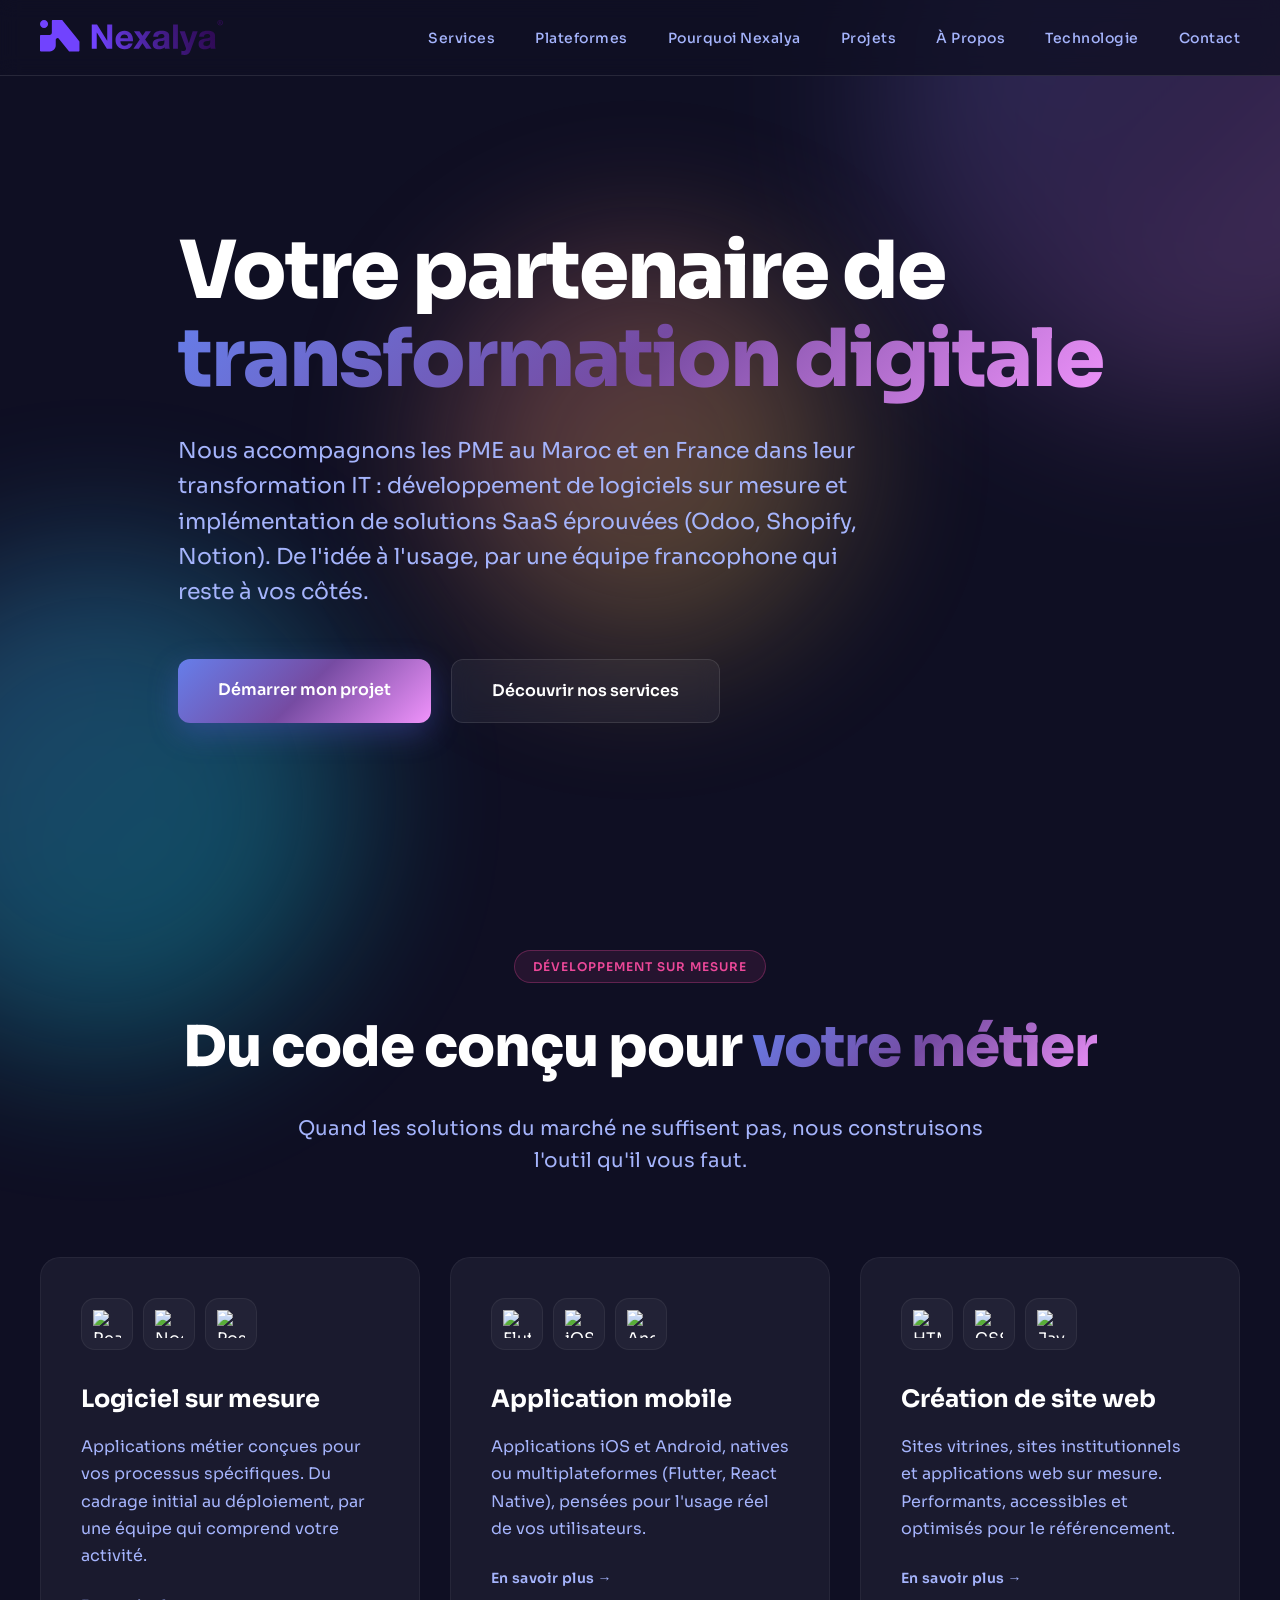
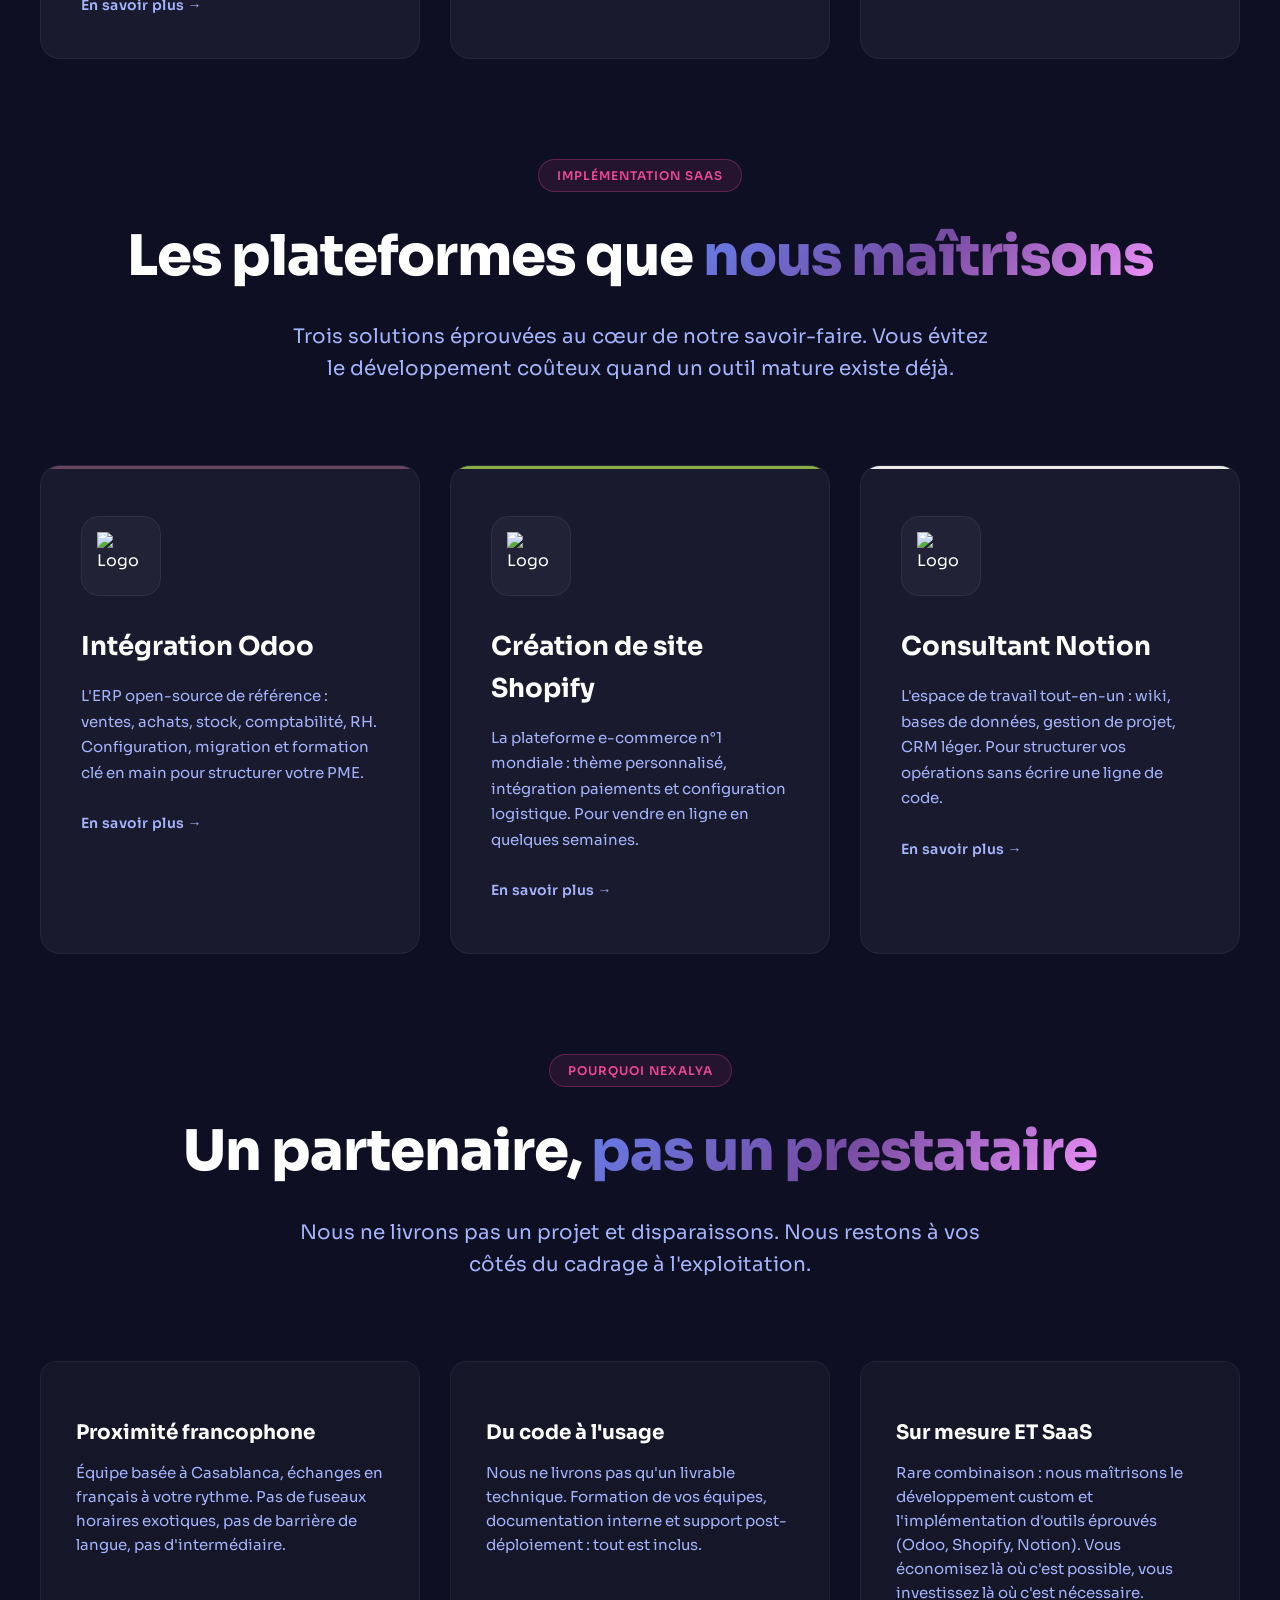
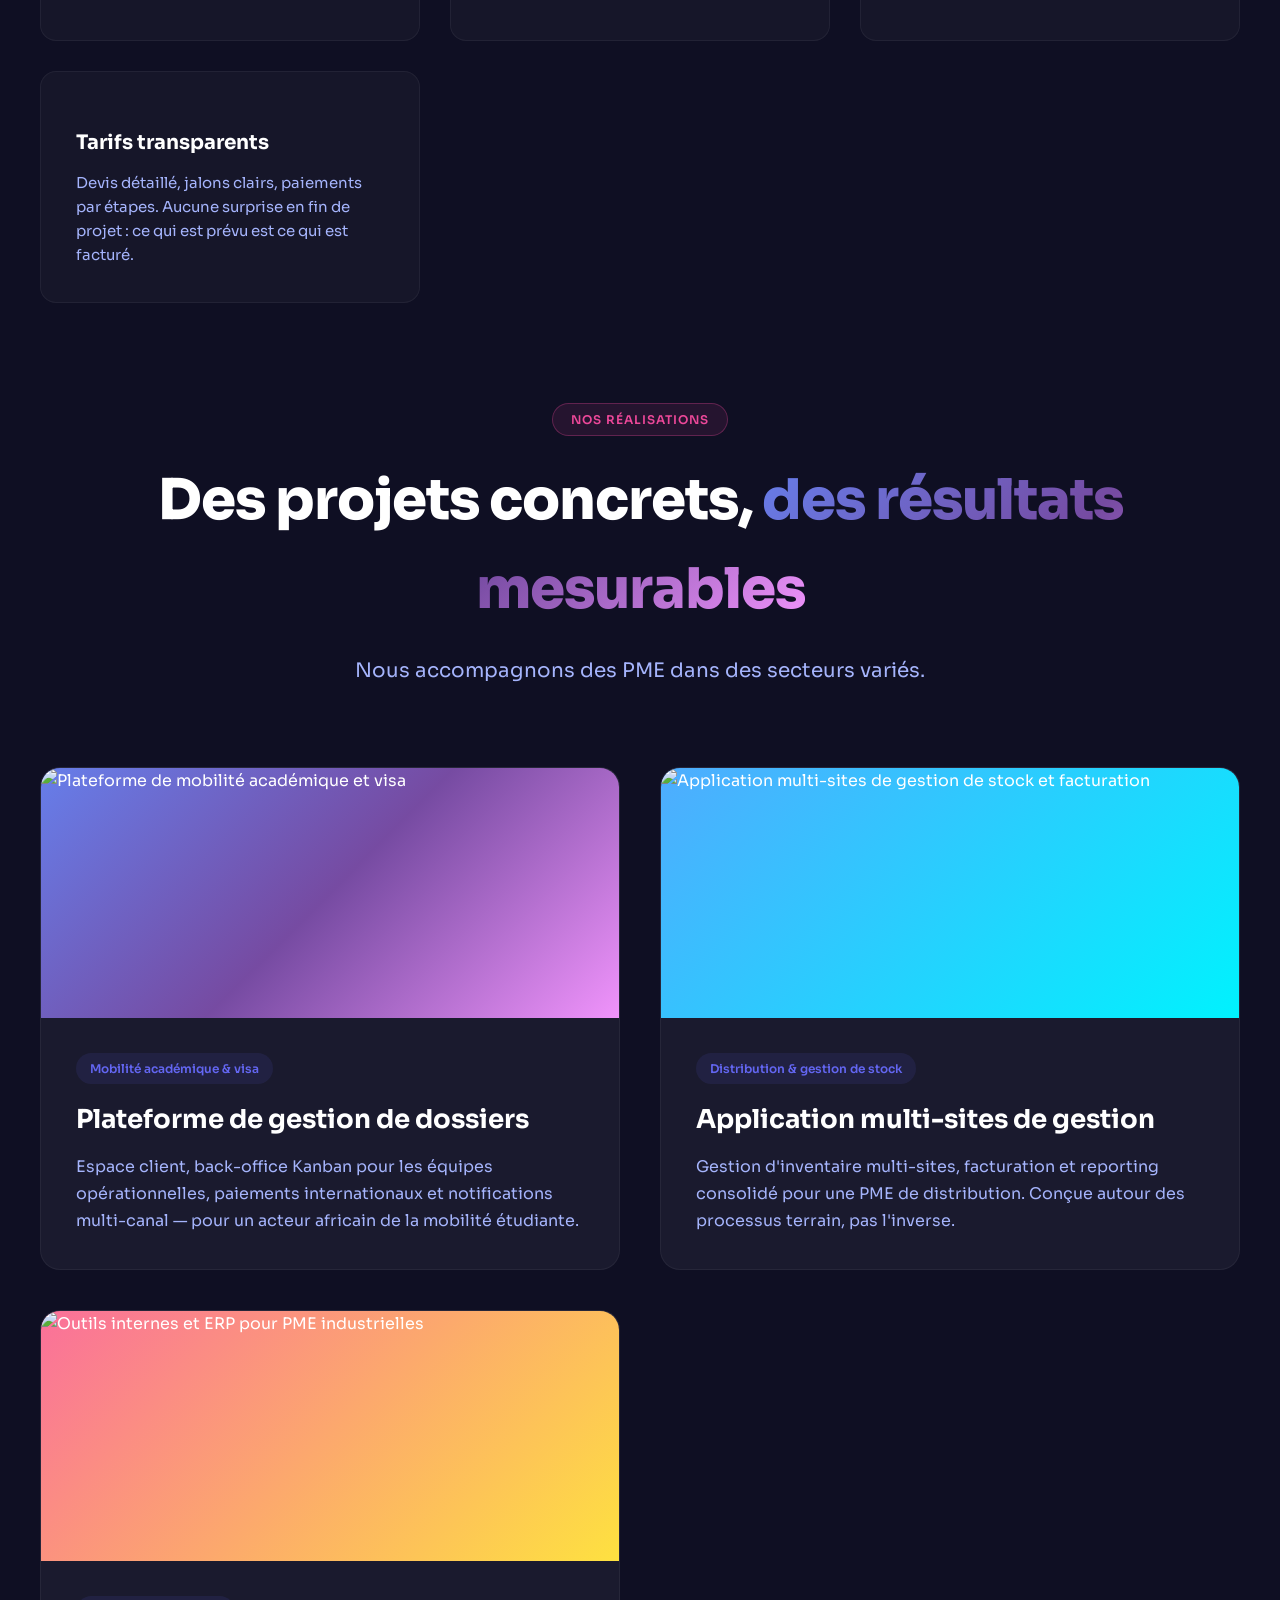
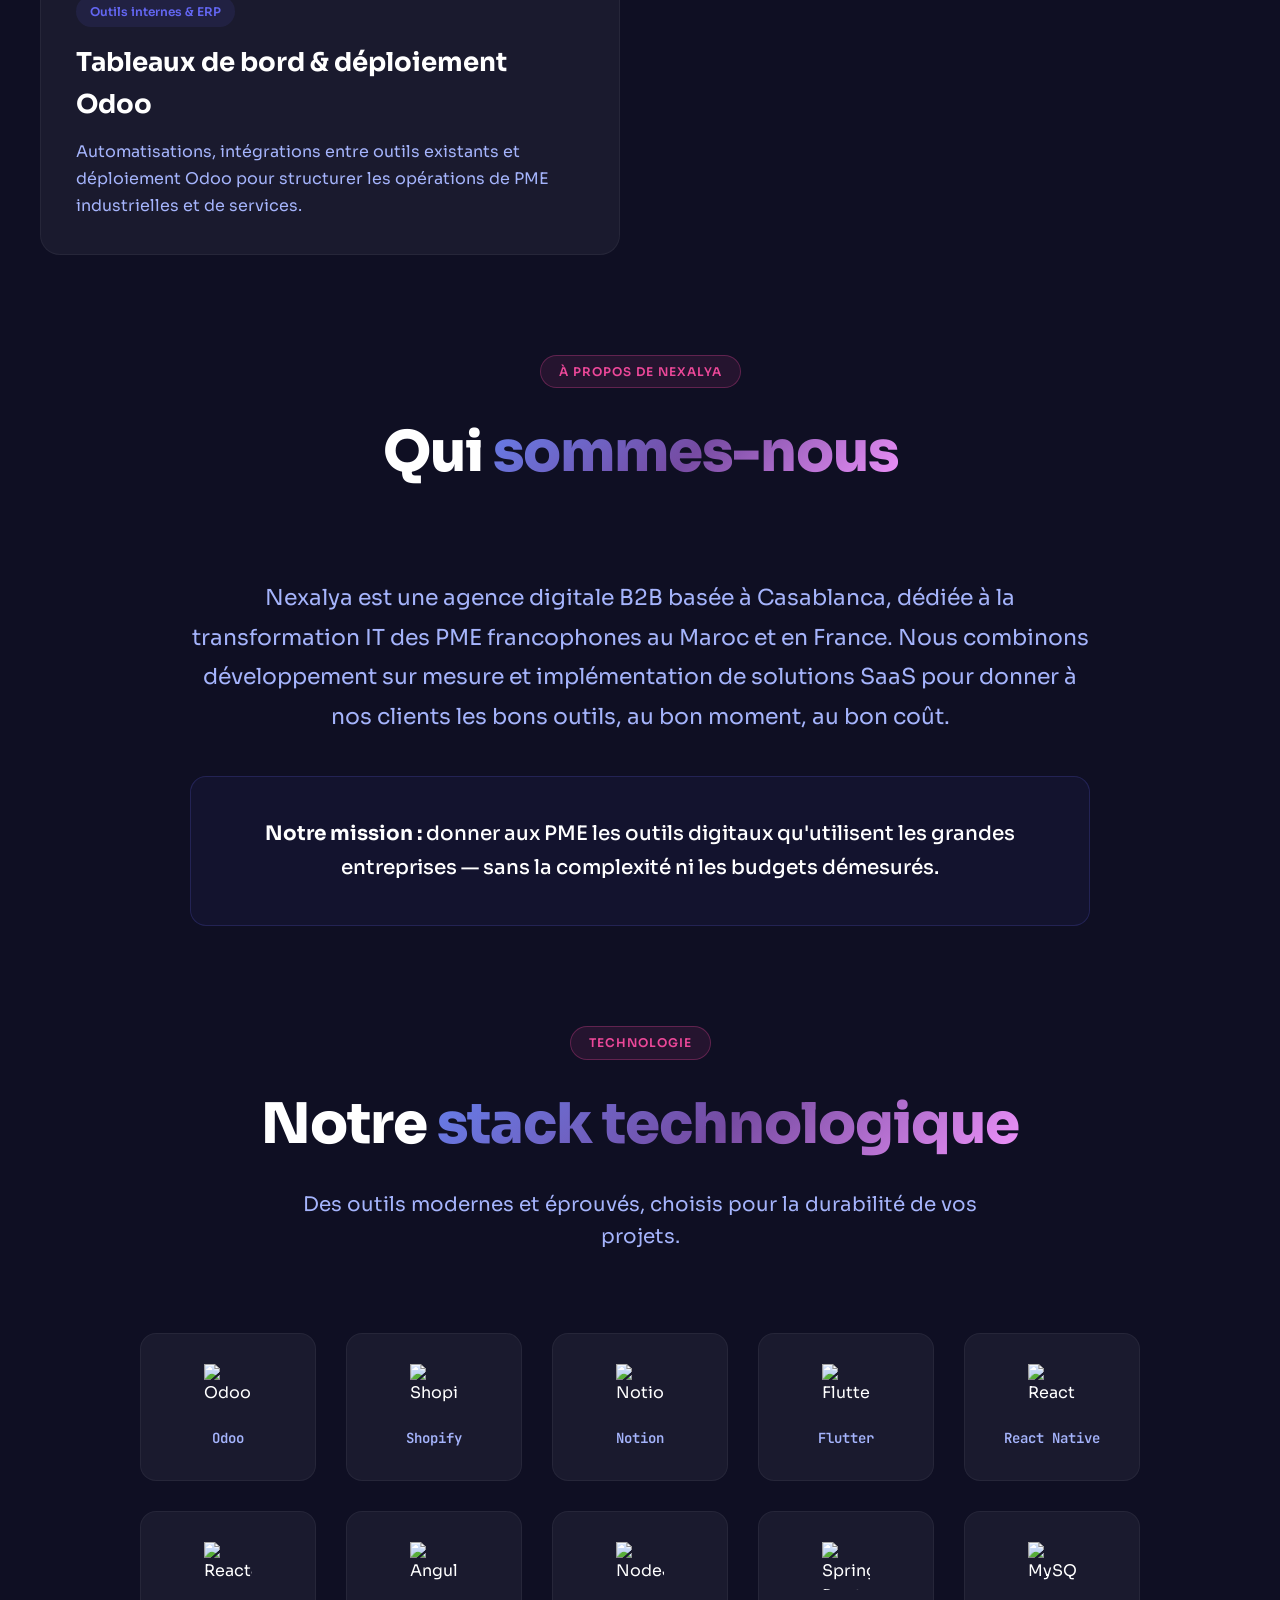
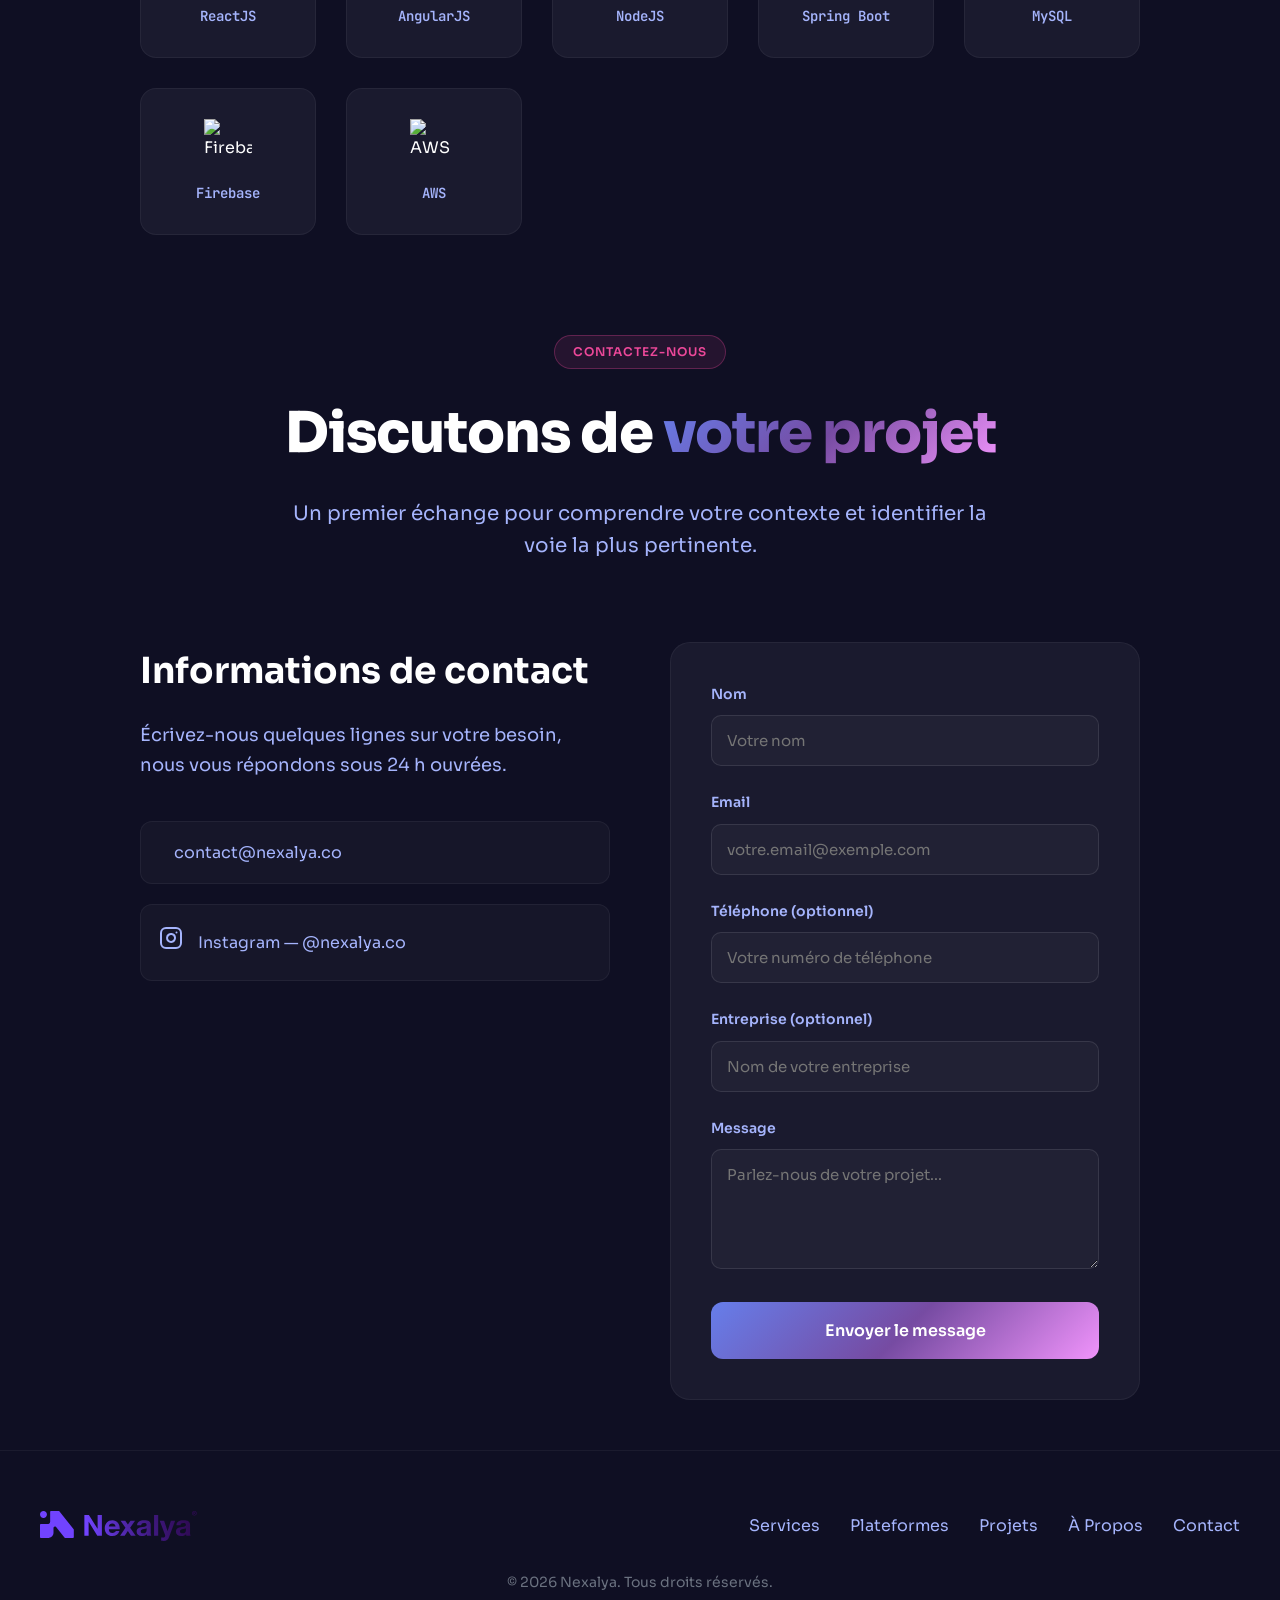
==== commit 7ce7c181: "Adding several page to the website" ====
--- a/index.html
+++ b/index.html
@@ -4,28 +4,28 @@
 <head>
     <meta charset="UTF-8">
     <meta name="viewport" content="width=device-width, initial-scale=1.0">
-    <title>Nexalya - Solutions Digitales pour PME | Maroc & France</title>
+    <title>Nexalya — Votre partenaire de transformation digitale | Maroc & France</title>
 
     <meta name="description"
-        content="Nexalya, agence digitale B2B basée à Casablanca. Logiciels sur mesure, applications mobiles, ERP Odoo et solutions digitales pour PME au Maroc et en France.">
+        content="Nexalya accompagne les PME au Maroc et en France dans leur transformation IT : développement de logiciels sur mesure, intégration Odoo, sites web, e-commerce Shopify et conseil Notion.">
     <!-- Open Graph (Facebook, LinkedIn) -->
-    <meta property="og:title" content="Nexalya - Agence Digitale B2B au Maroc & en France">
+    <meta property="og:title" content="Nexalya — Votre partenaire de transformation digitale">
     <meta property="og:description"
-        content="Logiciels sur mesure, applications mobiles, ERP & solutions digitales pour les PME au Maroc et en France.">
+        content="Du développement sur mesure à l'implémentation de solutions SaaS (Odoo, Shopify, Notion) — pour PME au Maroc et en France.">
     <meta property="og:image" content="https://nexalya.co/og-image.jpg">
     <meta property="og:url" content="https://nexalya.co">
     <meta property="og:type" content="website">
     <meta property="og:locale" content="fr_MA">
     <!-- Twitter Card -->
     <meta name="twitter:card" content="summary_large_image">
-    <meta name="twitter:title" content="Nexalya - Solutions Digitales | Maroc & France">
-    <meta name="twitter:description" content="Agence digitale B2B — Logiciels sur mesure pour PME au Maroc et en France.">
+    <meta name="twitter:title" content="Nexalya — Partenaire de transformation digitale | Maroc & France">
+    <meta name="twitter:description" content="Logiciel sur mesure, Odoo, Shopify, Notion — pour PME francophones.">
     <meta name="twitter:image" content="https://nexalya.co/og-image.jpg">
     <!-- Geo Tags for Morocco -->
     <meta name="geo.region" content="MA">
     <meta name="geo.placename" content="Morocco">
     <meta name="geo.position" content="33.5731;-7.5898">
-    
+
     <!-- canonical URL -->
     <link rel="canonical" href="https://nexalya.co">
 
@@ -82,7 +82,7 @@
         "name": "Nexalya",
         "url": "https://nexalya.co",
         "logo": "https://nexalya.co/logo.png",
-        "description": "Agence digitale B2B basée à Casablanca, spécialisée en logiciels sur mesure, applications mobiles, intégration Odoo et solutions digitales pour PME au Maroc et en France.",
+        "description": "Agence digitale B2B basée à Casablanca. Nexalya accompagne les PME au Maroc et en France dans leur transformation IT : développement de logiciels sur mesure, intégration Odoo, sites web, e-commerce Shopify et conseil Notion.",
         "foundingDate": "2025",
         "address": {
             "@type": "PostalAddress",
@@ -101,963 +101,18 @@
             { "@type": "Country", "name": "France" }
         ],
         "knowsAbout": [
-            "Développement logiciel sur mesure",
-            "Applications mobiles iOS et Android",
             "Intégration Odoo ERP",
-            "Automatisation des processus",
-            "Solutions digitales B2B"
+            "Développement de logiciel sur mesure",
+            "Développement d'application mobile iOS et Android",
+            "Création de site web",
+            "Création de site Shopify",
+            "Consultant Notion",
+            "Transformation digitale des PME"
         ],
-        "slogan": "Solutions Digitales Innovantes pour Entreprises Modernes"
+        "slogan": "Votre partenaire de transformation digitale"
     }
     </script>
-    <style>
-        :root {
-            /* Bold Modern Color Palette */
-            --primary: #6366f1;
-            --primary-dark: #4f46e5;
-            --secondary: #ec4899;
-            --accent: #14b8a6;
-            --accent-yellow: #fbbf24;
-
-            --bg-dark: #0f0f23;
-            --bg-card: #1a1a2e;
-            --bg-card-hover: #242443;
-
-            --text-primary: #ffffff;
-            --text-secondary: #a5b4fc;
-            --text-muted: #6b7280;
-
-            /* Gradients */
-            --gradient-hero: linear-gradient(135deg, #667eea 0%, #764ba2 50%, #f093fb 100%);
-            --gradient-secondary: linear-gradient(135deg, #4facfe 0%, #00f2fe 100%);
-            --gradient-accent: linear-gradient(135deg, #fa709a 0%, #fee140 100%);
-            --gradient-purple: linear-gradient(135deg, #667eea 0%, #764ba2 100%);
-
-            /* Spacing */
-            --section-padding: 50px;
-            --container-padding: 80px;
-        }
-
-        * {
-            margin: 0;
-            padding: 0;
-            box-sizing: border-box;
-        }
-
-        html {
-            scroll-behavior: smooth;
-        }
-
-        body {
-            font-family: 'Sora', sans-serif;
-            background: var(--bg-dark);
-            color: var(--text-primary);
-            overflow-x: hidden;
-            line-height: 1.6;
-        }
-
-        .container {
-            max-width: 1400px;
-            margin: 0 auto;
-            padding: 0 40px;
-        }
-
-        /* Animated Gradient Background */
-        .gradient-bg {
-            position: fixed;
-            top: 0;
-            left: 0;
-            width: 100%;
-            height: 100%;
-            z-index: -1;
-            background: var(--bg-dark);
-        }
-
-        .gradient-orb {
-            position: absolute;
-            border-radius: 50%;
-            filter: blur(80px);
-            opacity: 0.3;
-            animation: float 20s infinite ease-in-out;
-        }
-
-        .orb-1 {
-            width: 600px;
-            height: 600px;
-            background: var(--gradient-hero);
-            top: -200px;
-            right: -200px;
-            animation-delay: 0s;
-        }
-
-        .orb-2 {
-            width: 500px;
-            height: 500px;
-            background: var(--gradient-secondary);
-            bottom: -150px;
-            left: -150px;
-            animation-delay: 5s;
-        }
-
-        .orb-3 {
-            width: 400px;
-            height: 400px;
-            background: var(--gradient-accent);
-            top: 50%;
-            left: 50%;
-            transform: translate(-50%, -50%);
-            animation-delay: 10s;
-        }
-
-        @keyframes float {
-
-            0%,
-            100% {
-                transform: translate(0, 0) scale(1);
-            }
-
-            25% {
-                transform: translate(50px, -50px) scale(1.1);
-            }
-
-            50% {
-                transform: translate(-30px, 30px) scale(0.9);
-            }
-
-            75% {
-                transform: translate(40px, 20px) scale(1.05);
-            }
-        }
-
-        /* Navigation */
-        nav {
-            position: fixed;
-            top: 0;
-            left: 0;
-            right: 0;
-            z-index: 1000;
-            padding: 20px 0;
-            background: rgba(15, 15, 35, 0.8);
-            backdrop-filter: blur(10px);
-            border-bottom: 1px solid rgba(255, 255, 255, 0.1);
-        }
-
-        nav .container {
-            display: flex;
-            justify-content: space-between;
-            align-items: center;
-        }
-
-        .logo {
-            display: flex;
-            align-items: center;
-        }
-
-        .logo svg {
-            height: 35px;
-            width: auto;
-        }
-
-        .nav-links {
-            display: flex;
-            gap: 40px;
-            list-style: none;
-        }
-
-        .nav-links a {
-            color: var(--text-secondary);
-            text-decoration: none;
-            font-weight: 500;
-            font-size: 14px;
-            letter-spacing: 0.5px;
-            transition: all 0.3s ease;
-            position: relative;
-        }
-
-        .nav-links a::after {
-            content: '';
-            position: absolute;
-            bottom: -5px;
-            left: 0;
-            width: 0;
-            height: 2px;
-            background: var(--gradient-hero);
-            transition: width 0.3s ease;
-        }
-
-        .nav-links a:hover {
-            color: var(--text-primary);
-        }
-
-        .nav-links a:hover::after {
-            width: 100%;
-        }
-
-
-
-
-
-
-        /* Hamburger Menu */
-        .hamburger {
-            display: none;
-            flex-direction: column;
-            gap: 5px;
-            background: none;
-            border: none;
-            cursor: pointer;
-            padding: 10px;
-            z-index: 1001;
-        }
-
-        .hamburger span {
-            width: 25px;
-            height: 3px;
-            background: var(--text-primary);
-            border-radius: 3px;
-            transition: all 0.3s ease;
-        }
-
-        .hamburger.active span:nth-child(1) {
-            transform: rotate(45deg) translate(8px, 8px);
-        }
-
-        .hamburger.active span:nth-child(2) {
-            opacity: 0;
-        }
-
-        .hamburger.active span:nth-child(3) {
-            transform: rotate(-45deg) translate(7px, -7px);
-        }
-
-        /* Hero Section */
-        .hero {
-            min-height: 100vh;
-            display: flex;
-            align-items: center;
-            padding-top: 100px;
-            position: relative;
-        }
-
-        .hero-content {
-            position: relative;
-            z-index: 1;
-        }
-
-        .hero-badge {
-            display: inline-block;
-            padding: 8px 20px;
-            background: rgba(99, 102, 241, 0.1);
-            border: 1px solid rgba(99, 102, 241, 0.3);
-            border-radius: 50px;
-            color: var(--primary);
-            font-size: 13px;
-            font-weight: 600;
-            letter-spacing: 1px;
-            margin-bottom: 30px;
-            animation: fadeInUp 0.8s ease;
-        }
-
-        h1 {
-            font-size: 80px;
-            font-weight: 800;
-            line-height: 1.1;
-            margin-bottom: 30px;
-            letter-spacing: -2px;
-            animation: fadeInUp 0.8s ease 0.2s backwards;
-        }
-
-        .gradient-text {
-            background: var(--gradient-hero);
-            -webkit-background-clip: text;
-            -webkit-text-fill-color: transparent;
-            background-clip: text;
-        }
-
-        .hero-description {
-            font-size: 22px;
-            color: var(--text-secondary);
-            max-width: 700px;
-            margin-bottom: 50px;
-            line-height: 1.6;
-            animation: fadeInUp 0.8s ease 0.4s backwards;
-        }
-
-        .cta-buttons {
-            display: flex;
-            gap: 20px;
-            animation: fadeInUp 0.8s ease 0.6s backwards;
-        }
-
-        .btn {
-            padding: 18px 40px;
-            font-size: 16px;
-            font-weight: 600;
-            border: none;
-            border-radius: 12px;
-            cursor: pointer;
-            transition: all 0.3s ease;
-            text-decoration: none;
-            display: inline-block;
-            font-family: 'Sora', sans-serif;
-        }
-
-        .btn-primary {
-            background: var(--gradient-hero);
-            color: white;
-            box-shadow: 0 10px 30px rgba(99, 102, 241, 0.3);
-        }
-
-        .btn-primary:hover {
-            transform: translateY(-3px);
-            box-shadow: 0 15px 40px rgba(99, 102, 241, 0.4);
-        }
-
-        .btn-secondary {
-            background: rgba(255, 255, 255, 0.05);
-            color: white;
-            border: 1px solid rgba(255, 255, 255, 0.1);
-            backdrop-filter: blur(10px);
-        }
-
-        .btn-secondary:hover {
-            background: rgba(255, 255, 255, 0.1);
-            transform: translateY(-3px);
-        }
-
-        /* Section Styling */
-        section {
-            padding: var(--section-padding) 0;
-            position: relative;
-        }
-
-        .section-header {
-            text-align: center;
-            margin-bottom: 80px;
-            opacity: 0;
-            transform: translateY(30px);
-            transition: all 0.8s ease;
-        }
-
-        .section-header.visible {
-            opacity: 1;
-            transform: translateY(0);
-        }
-
-        .section-badge {
-            display: inline-block;
-            padding: 6px 18px;
-            background: rgba(236, 72, 153, 0.1);
-            border: 1px solid rgba(236, 72, 153, 0.3);
-            border-radius: 50px;
-            color: var(--secondary);
-            font-size: 12px;
-            font-weight: 600;
-            letter-spacing: 1px;
-            text-transform: uppercase;
-            margin-bottom: 20px;
-        }
-
-        h2 {
-            font-size: 56px;
-            font-weight: 800;
-            margin-bottom: 20px;
-            letter-spacing: -1px;
-        }
-
-        .section-subtitle {
-            font-size: 20px;
-            color: var(--text-secondary);
-            max-width: 700px;
-            margin: 0 auto;
-        }
-
-        /* Services Grid */
-        .services-grid {
-            display: grid;
-            grid-template-columns: repeat(auto-fit, minmax(300px, 1fr));
-            gap: 30px;
-        }
-
-        .service-card {
-            background: var(--bg-card);
-            padding: 40px;
-            border-radius: 20px;
-            border: 1px solid rgba(255, 255, 255, 0.05);
-            transition: all 0.4s ease;
-            opacity: 0;
-            transform: translateY(30px);
-        }
-
-        .service-card.visible {
-            opacity: 1;
-            transform: translateY(0);
-        }
-
-        .service-card:hover {
-            transform: translateY(-10px);
-            background: var(--bg-card-hover);
-            border-color: rgba(99, 102, 241, 0.3);
-            box-shadow: 0 20px 60px rgba(99, 102, 241, 0.2);
-        }
-
-        .service-icon {
-            width: 70px;
-            height: 70px;
-            background: var(--gradient-hero);
-            border-radius: 16px;
-            display: flex;
-            align-items: center;
-            justify-content: center;
-            font-size: 32px;
-            margin-bottom: 25px;
-        }
-
-        .service-icon i {
-            width: 36px;
-            height: 36px;
-            color: white;
-        }
-
-        .service-card:nth-child(2) .service-icon {
-            background: var(--gradient-secondary);
-        }
-
-        .service-card:nth-child(3) .service-icon {
-            background: var(--gradient-accent);
-        }
-
-        .service-card:nth-child(4) .service-icon {
-            background: var(--gradient-purple);
-        }
-
-        .service-card:nth-child(5) .service-icon {
-            background: linear-gradient(135deg, #f093fb 0%, #f5576c 100%);
-        }
-
-        .service-card h3 {
-            font-size: 24px;
-            font-weight: 700;
-            margin-bottom: 15px;
-            color: var(--text-primary);
-        }
-
-        .service-card p {
-            color: var(--text-secondary);
-            line-height: 1.7;
-        }
-
-        /* Why Choose Us */
-        .features-grid {
-            display: grid;
-            grid-template-columns: repeat(auto-fit, minmax(280px, 1fr));
-            gap: 30px;
-        }
-
-        .feature-card {
-            background: rgba(255, 255, 255, 0.03);
-            padding: 35px;
-            border-radius: 16px;
-            border: 1px solid rgba(255, 255, 255, 0.05);
-            transition: all 0.3s ease;
-            opacity: 0;
-            transform: translateY(30px);
-        }
-
-        .feature-card.visible {
-            opacity: 1;
-            transform: translateY(0);
-        }
-
-        .feature-card:hover {
-            background: rgba(255, 255, 255, 0.05);
-            border-color: rgba(20, 184, 166, 0.3);
-        }
-
-        .feature-icon {
-            font-size: 28px;
-            margin-bottom: 20px;
-        }
-
-        .feature-icon i {
-            width: 32px;
-            height: 32px;
-            color: var(--primary);
-        }
-
-        .feature-card h4 {
-            font-size: 20px;
-            font-weight: 700;
-            margin-bottom: 12px;
-        }
-
-        .feature-card p {
-            color: var(--text-secondary);
-            font-size: 15px;
-            line-height: 1.6;
-        }
-
-        /* Projects */
-        .projects-grid {
-            display: grid;
-            grid-template-columns: repeat(auto-fit, minmax(400px, 1fr));
-            gap: 40px;
-        }
-
-        .project-card {
-            background: var(--bg-card);
-            border-radius: 20px;
-            overflow: hidden;
-            border: 1px solid rgba(255, 255, 255, 0.05);
-            transition: all 0.4s ease;
-            opacity: 0;
-            transform: translateY(30px);
-        }
-
-        .project-card.visible {
-            opacity: 1;
-            transform: translateY(0);
-        }
-
-        .project-card:hover {
-            transform: translateY(-10px);
-            border-color: rgba(236, 72, 153, 0.3);
-            box-shadow: 0 25px 70px rgba(236, 72, 153, 0.2);
-        }
-
-        .project-image {
-            height: 250px;
-            background: var(--gradient-hero);
-            display: flex;
-            align-items: center;
-            justify-content: center;
-            position: relative;
-            overflow: hidden;
-        }
-
-        .project-image img {
-            width: 100%;
-            height: 100%;
-            object-fit: cover;
-            transition: transform 0.4s ease;
-        }
-
-        .project-card:hover .project-image img {
-            transform: scale(1.05);
-        }
-
-        .project-card:nth-child(2) .project-image {
-            background: var(--gradient-secondary);
-        }
-
-        .project-card:nth-child(3) .project-image {
-            background: var(--gradient-accent);
-        }
-
-        .project-content {
-            padding: 35px;
-        }
-
-        .project-tag {
-            display: inline-block;
-            padding: 6px 14px;
-            background: rgba(99, 102, 241, 0.1);
-            border-radius: 20px;
-            font-size: 12px;
-            font-weight: 600;
-            color: var(--primary);
-            margin-bottom: 15px;
-        }
-
-        .project-card h3 {
-            font-size: 26px;
-            font-weight: 700;
-            margin-bottom: 12px;
-        }
-
-        .project-card p {
-            color: var(--text-secondary);
-            line-height: 1.7;
-        }
-
-        /* About Section */
-        .about-content {
-            max-width: 900px;
-            margin: 0 auto;
-            text-align: center;
-            opacity: 0;
-            transform: translateY(30px);
-            transition: all 0.8s ease;
-        }
-
-        .about-content.visible {
-            opacity: 1;
-            transform: translateY(0);
-        }
-
-        .about-text {
-            font-size: 22px;
-            line-height: 1.8;
-            color: var(--text-secondary);
-            margin-bottom: 40px;
-        }
-
-        .about-mission {
-            background: rgba(99, 102, 241, 0.05);
-            border: 1px solid rgba(99, 102, 241, 0.2);
-            border-radius: 16px;
-            padding: 40px;
-            font-size: 20px;
-            line-height: 1.7;
-            font-weight: 500;
-        }
-
-        /* Tech Stack */
-        .tech-grid {
-            display: grid;
-            grid-template-columns: repeat(auto-fit, minmax(150px, 1fr));
-            gap: 30px;
-            max-width: 1000px;
-            margin: 0 auto;
-        }
-
-        .tech-item {
-            background: var(--bg-card);
-            padding: 30px 20px;
-            border-radius: 16px;
-            border: 1px solid rgba(255, 255, 255, 0.05);
-            display: flex;
-            flex-direction: column;
-            align-items: center;
-            gap: 15px;
-            transition: all 0.3s ease;
-            opacity: 0;
-            transform: scale(0.9);
-        }
-
-        .tech-item.visible {
-            opacity: 1;
-            transform: scale(1);
-        }
-
-        .tech-item:hover {
-            transform: translateY(-5px) scale(1.05);
-            border-color: rgba(99, 102, 241, 0.3);
-            background: var(--bg-card-hover);
-        }
-
-        .tech-logo {
-            width: 48px;
-            height: 48px;
-            display: flex;
-            align-items: center;
-            justify-content: center;
-        }
-
-        .tech-logo img {
-            width: 100%;
-            height: 100%;
-            object-fit: contain;
-        }
-
-        .tech-item span {
-            font-weight: 600;
-            font-size: 14px;
-            font-family: 'JetBrains Mono', monospace;
-            color: var(--text-secondary);
-        }
-
-        /* Contact Section */
-        .contact-container {
-            max-width: 1000px;
-            margin: 0 auto;
-            display: grid;
-            grid-template-columns: 1fr 1fr;
-            gap: 60px;
-            opacity: 0;
-            transform: translateY(30px);
-            transition: all 0.8s ease;
-        }
-
-        .contact-container.visible {
-            opacity: 1;
-            transform: translateY(0);
-        }
-
-        .contact-info h3 {
-            font-size: 36px;
-            margin-bottom: 20px;
-        }
-
-        .contact-info p {
-            font-size: 18px;
-            color: var(--text-secondary);
-            margin-bottom: 40px;
-            line-height: 1.7;
-        }
-
-        .contact-details {
-            display: flex;
-            flex-direction: column;
-            gap: 20px;
-        }
-
-        .contact-item {
-            display: flex;
-            align-items: center;
-            gap: 15px;
-            padding: 18px;
-            background: rgba(255, 255, 255, 0.03);
-            border-radius: 12px;
-            border: 1px solid rgba(255, 255, 255, 0.05);
-            transition: all 0.3s ease;
-        }
-
-        .contact-item:hover {
-            background: rgba(255, 255, 255, 0.05);
-            border-color: rgba(99, 102, 241, 0.3);
-        }
-
-        .contact-item-icon {
-            font-size: 24px;
-        }
-
-        .contact-item a {
-            color: var(--text-secondary);
-            text-decoration: none;
-            transition: color 0.3s ease;
-        }
-
-        .contact-item:hover a {
-            color: var(--text-primary);
-        }
-
-        .contact-form {
-            background: var(--bg-card);
-            padding: 40px;
-            border-radius: 20px;
-            border: 1px solid rgba(255, 255, 255, 0.05);
-        }
-
-        .form-group {
-            margin-bottom: 25px;
-        }
-
-        .form-group label {
-            display: block;
-            margin-bottom: 10px;
-            font-weight: 600;
-            font-size: 14px;
-            color: var(--text-secondary);
-        }
-
-        .form-group input,
-        .form-group textarea {
-            width: 100%;
-            padding: 15px;
-            background: rgba(255, 255, 255, 0.03);
-            border: 1px solid rgba(255, 255, 255, 0.1);
-            border-radius: 10px;
-            color: white;
-            font-family: 'Sora', sans-serif;
-            font-size: 15px;
-            transition: all 0.3s ease;
-        }
-
-        .form-group input:focus,
-        .form-group textarea:focus {
-            outline: none;
-            border-color: var(--primary);
-            background: rgba(255, 255, 255, 0.05);
-        }
-
-        .form-group textarea {
-            resize: vertical;
-            min-height: 120px;
-        }
-
-        .submit-btn {
-            width: 100%;
-            padding: 18px;
-            background: var(--gradient-hero);
-            color: white;
-            border: none;
-            border-radius: 12px;
-            font-size: 16px;
-            font-weight: 600;
-            cursor: pointer;
-            transition: all 0.3s ease;
-            font-family: 'Sora', sans-serif;
-        }
-
-        .submit-btn:hover {
-            transform: translateY(-2px);
-            box-shadow: 0 15px 40px rgba(99, 102, 241, 0.4);
-        }
-
-        /* Footer */
-        footer {
-            padding: 60px 0 30px;
-            border-top: 1px solid rgba(255, 255, 255, 0.05);
-            text-align: center;
-        }
-
-        .footer-content {
-            display: flex;
-            justify-content: space-between;
-            align-items: center;
-            margin-bottom: 30px;
-        }
-
-        .footer-logo {
-            display: flex;
-            align-items: center;
-        }
-
-        .footer-logo svg {
-            height: 30px;
-            width: auto;
-        }
-
-        .footer-links {
-            display: flex;
-            gap: 30px;
-        }
-
-        .footer-links a {
-            color: var(--text-secondary);
-            text-decoration: none;
-            transition: color 0.3s ease;
-            white-space: nowrap;
-        }
-
-        .footer-links a:hover {
-            color: var(--text-primary);
-        }
-
-        .footer-bottom {
-            color: var(--text-muted);
-            font-size: 14px;
-        }
-
-        /* Animations */
-        @keyframes fadeInUp {
-            from {
-                opacity: 0;
-                transform: translateY(30px);
-            }
-
-            to {
-                opacity: 1;
-                transform: translateY(0);
-            }
-        }
-
-        /* Responsive */
-        @media (max-width: 1024px) {
-            h1 {
-                font-size: 60px;
-            }
-
-            h2 {
-                font-size: 44px;
-            }
-
-            .hero-description {
-                font-size: 18px;
-            }
-
-            .projects-grid {
-                grid-template-columns: 1fr;
-            }
-
-            .contact-container {
-                grid-template-columns: 1fr;
-            }
-        }
-
-        @media (max-width: 768px) {
-            :root {
-                --section-padding: 80px;
-            }
-
-            .container {
-                padding: 0 15px;
-            }
-
-            h1 {
-                font-size: 42px;
-            }
-
-            h2 {
-                font-size: 36px;
-            }
-
-            .hero-description {
-                font-size: 16px;
-            }
-
-            .cta-buttons {
-                flex-direction: column;
-            }
-
-            .hamburger {
-                display: flex;
-            }
-
-            .nav-menu {
-                position: fixed;
-                top: 75px;
-                left: -100%;
-                width: 100%;
-                height: calc(100vh - 75px);
-                background: rgba(15, 15, 35, 0.98);
-                backdrop-filter: blur(10px);
-                padding: 40px;
-                transition: left 0.3s ease;
-                overflow-y: auto;
-            }
-
-            .nav-menu.active {
-                left: 0;
-            }
-
-            .nav-links {
-                flex-direction: column;
-                gap: 0;
-                width: 100%;
-            }
-
-            .nav-links li {
-                width: 100%;
-                border-bottom: 1px solid rgba(255, 255, 255, 0.05);
-            }
-
-            .nav-links a {
-                display: block;
-                padding: 20px 0;
-                font-size: 18px;
-            }
-
-            .services-grid {
-                grid-template-columns: 1fr;
-            }
-
-            .features-grid {
-                grid-template-columns: 1fr;
-            }
-
-            .tech-grid {
-                grid-template-columns: repeat(2, 1fr);
-            }
-
-            .footer-content {
-                flex-direction: column;
-                gap: 30px;
-            }
-
-        }
-    </style>
+    <link rel="stylesheet" href="/styles.css">
 </head>
 
 <body>
@@ -1094,7 +149,8 @@
                 <div class="nav-menu">
                     <ul class="nav-links">
                         <li><a href="#services">Services</a></li>
-                        <li><a href="#why-us">Pourquoi Nous</a></li>
+                        <li><a href="#platforms">Plateformes</a></li>
+                        <li><a href="#why-us">Pourquoi Nexalya</a></li>
                         <li><a href="#projects">Projets</a></li>
                         <li><a href="#about">À Propos</a></li>
                         <li><a href="#tech">Technologie</a></li>
@@ -1118,54 +174,106 @@
             <div class="container">
                 <div class="hero-content">
                     <h1>
-                        <span>Solutions Digitales</span><br>
-                        <span class="gradient-text">Innovantes pour les</span><br>
-                        <span>Entreprises Modernes</span>
+                        <span>Votre partenaire de</span><br>
+                        <span class="gradient-text">transformation digitale</span>
                     </h1>
-                    <p class="hero-description">Nexalya crée des logiciels de haute qualité, des outils numériques et des systèmes d'automatisation pour les entreprises du monde entier. Nous transformons les idées en solutions digitales puissantes et évolutives.</p>
+                    <p class="hero-description">Nous accompagnons les PME au Maroc et en France dans leur transformation IT : développement de logiciels sur mesure et implémentation de solutions SaaS éprouvées (Odoo, Shopify, Notion). De l'idée à l'usage, par une équipe francophone qui reste à vos côtés.</p>
                     <div class="cta-buttons">
-                        <a href="#contact" class="btn btn-primary">Nous Contacter</a>
-                        <a href="#projects" class="btn btn-secondary">Voir Nos Réalisations</a>
-                    </div>
-                </div>
-            </div>
-        </section>
-
-        <!-- What We Do Section -->
+                        <a href="#contact" class="btn btn-primary">Démarrer mon projet</a>
+                        <a href="#services" class="btn btn-secondary">Découvrir nos services</a>
+                    </div>
+                </div>
+            </div>
+        </section>
+
+        <!-- Services Section — Custom Development -->
         <section id="services">
             <div class="container">
                 <div class="section-header">
-                    <span class="section-badge">Ce Que Nous Faisons</span>
-                    <h2><span>Notre</span> <span class="gradient-text">Expertise</span></h2>
-                    <p class="section-subtitle">Solutions digitales complètes adaptées aux besoins de votre entreprise</p>
+                    <span class="section-badge">Développement sur mesure</span>
+                    <h2><span>Du code conçu pour</span> <span class="gradient-text">votre métier</span></h2>
+                    <p class="section-subtitle">Quand les solutions du marché ne suffisent pas, nous construisons l'outil qu'il vous faut.</p>
                 </div>
 
                 <div class="services-grid">
-                    <div class="service-card">
-                        <div class="service-icon"><i data-lucide="code-2" stroke-width="2"></i></div>
-                        <h3>Développement Logiciel Sur Mesure</h3>
-                        <p>Applications sur mesure construites avec des technologies de pointe, conçues pour résoudre vos défis uniques et stimuler la croissance.</p>
-                    </div>
-
-                    <div class="service-card">
-                        <div class="service-icon"><i data-lucide="smartphone" stroke-width="2"></i></div>
-                        <h3>Applications Mobiles (iOS & Android)</h3>
-                        <p>Solutions mobiles natives et multiplateformes offrant des expériences utilisateur exceptionnelles sur tous les appareils.</p>
-                    </div>
-
-                    <div class="service-card">
-                        <div class="service-icon"><i data-lucide="zap" stroke-width="2"></i></div>
-                        <h3>Automatisation des Processus</h3>
-                        <p>Rationalisez les opérations et augmentez l'efficacité avec des systèmes d'automatisation intelligents qui évoluent avec votre entreprise.</p>
-                    </div>
-
-                    <div class="service-card">
-                        <div class="service-icon"><i data-lucide="palette" stroke-width="2"></i></div>
-                        <h3>Image de Marque Digitale</h3>
-                        <p>Créez des identités de marque convaincantes et des expériences digitales qui résonnent avec votre audience et établissent une présence durable sur le marché.</p>
-                    </div>
-
-
+                    <!-- Service 1: Développement logiciel sur mesure -->
+                    <a href="/developpement-logiciel-sur-mesure/" class="service-card">
+                        <div class="service-icon-stack">
+                            <span class="logo-chip" title="React"><img src="https://cdn.simpleicons.org/react/61DAFB" alt="React" width="28" height="28"></span>
+                            <span class="logo-chip" title="Node.js"><img src="https://cdn.simpleicons.org/nodedotjs/339933" alt="Node.js" width="28" height="28"></span>
+                            <span class="logo-chip" title="PostgreSQL"><img src="https://cdn.simpleicons.org/postgresql/4169E1" alt="PostgreSQL" width="28" height="28"></span>
+                        </div>
+                        <h3>Logiciel sur mesure</h3>
+                        <p>Applications métier conçues pour vos processus spécifiques. Du cadrage initial au déploiement, par une équipe qui comprend votre activité.</p>
+                        <span class="service-link">En savoir plus →</span>
+                    </a>
+
+                    <!-- Service 2: Application mobile -->
+                    <a href="/application-mobile/" class="service-card">
+                        <div class="service-icon-stack">
+                            <span class="logo-chip" title="Flutter"><img src="https://cdn.simpleicons.org/flutter/02569B" alt="Flutter" width="28" height="28"></span>
+                            <span class="logo-chip" title="iOS"><img src="https://cdn.simpleicons.org/apple/FFFFFF" alt="iOS" width="28" height="28"></span>
+                            <span class="logo-chip" title="Android"><img src="https://cdn.simpleicons.org/android/34A853" alt="Android" width="28" height="28"></span>
+                        </div>
+                        <h3>Application mobile</h3>
+                        <p>Applications iOS et Android, natives ou multiplateformes (Flutter, React Native), pensées pour l'usage réel de vos utilisateurs.</p>
+                        <span class="service-link">En savoir plus →</span>
+                    </a>
+
+                    <!-- Service 3: Site web -->
+                    <a href="/creation-site-web/" class="service-card">
+                        <div class="service-icon-stack">
+                            <span class="logo-chip" title="HTML5"><img src="https://cdn.simpleicons.org/html5/E34F26" alt="HTML5" width="28" height="28"></span>
+                            <span class="logo-chip" title="CSS"><img src="https://cdn.simpleicons.org/css/663399" alt="CSS" width="28" height="28"></span>
+                            <span class="logo-chip" title="JavaScript"><img src="https://cdn.simpleicons.org/javascript/F7DF1E" alt="JavaScript" width="28" height="28"></span>
+                        </div>
+                        <h3>Création de site web</h3>
+                        <p>Sites vitrines, sites institutionnels et applications web sur mesure. Performants, accessibles et optimisés pour le référencement.</p>
+                        <span class="service-link">En savoir plus →</span>
+                    </a>
+                </div>
+            </div>
+        </section>
+
+        <!-- Platforms Section — SaaS Implementation -->
+        <section id="platforms">
+            <div class="container">
+                <div class="section-header">
+                    <span class="section-badge">Implémentation SaaS</span>
+                    <h2><span>Les plateformes que</span> <span class="gradient-text">nous maîtrisons</span></h2>
+                    <p class="section-subtitle">Trois solutions éprouvées au cœur de notre savoir-faire. Vous évitez le développement coûteux quand un outil mature existe déjà.</p>
+                </div>
+
+                <div class="platforms-grid">
+                    <!-- Platform 1: Odoo -->
+                    <a href="/integration-odoo/" class="platform-card platform-odoo">
+                        <div class="platform-logo-wrap">
+                            <img src="https://cdn.simpleicons.org/odoo/714B67" alt="Logo Odoo" width="48" height="48">
+                        </div>
+                        <h3>Intégration Odoo</h3>
+                        <p>L'ERP open-source de référence : ventes, achats, stock, comptabilité, RH. Configuration, migration et formation clé en main pour structurer votre PME.</p>
+                        <span class="platform-link">En savoir plus →</span>
+                    </a>
+
+                    <!-- Platform 2: Shopify -->
+                    <a href="/creation-site-shopify/" class="platform-card platform-shopify">
+                        <div class="platform-logo-wrap">
+                            <img src="https://cdn.simpleicons.org/shopify/95BF47" alt="Logo Shopify" width="48" height="48">
+                        </div>
+                        <h3>Création de site Shopify</h3>
+                        <p>La plateforme e-commerce n°1 mondiale : thème personnalisé, intégration paiements et configuration logistique. Pour vendre en ligne en quelques semaines.</p>
+                        <span class="platform-link">En savoir plus →</span>
+                    </a>
+
+                    <!-- Platform 3: Notion -->
+                    <a href="/consultant-notion/" class="platform-card platform-notion">
+                        <div class="platform-logo-wrap">
+                            <img src="https://cdn.simpleicons.org/notion/FFFFFF" alt="Logo Notion" width="48" height="48">
+                        </div>
+                        <h3>Consultant Notion</h3>
+                        <p>L'espace de travail tout-en-un : wiki, bases de données, gestion de projet, CRM léger. Pour structurer vos opérations sans écrire une ligne de code.</p>
+                        <span class="platform-link">En savoir plus →</span>
+                    </a>
                 </div>
             </div>
         </section>
@@ -1174,35 +282,34 @@
         <section id="why-us">
             <div class="container">
                 <div class="section-header">
-                    <span class="section-badge">Pourquoi Nous Choisir</span>
-                    <h2><span>Ce Qui Nous</span> <span class="gradient-text">Distingue</span></h2>
-                    <p class="section-subtitle">Nous ne sommes pas une agence de développement comme les autres. Voici pourquoi les entreprises font confiance à Nexalya.</p>
+                    <span class="section-badge">Pourquoi Nexalya</span>
+                    <h2><span>Un partenaire,</span> <span class="gradient-text">pas un prestataire</span></h2>
+                    <p class="section-subtitle">Nous ne livrons pas un projet et disparaissons. Nous restons à vos côtés du cadrage à l'exploitation.</p>
                 </div>
 
                 <div class="features-grid">
                     <div class="feature-card">
-                        <div class="feature-icon"><i data-lucide="rocket" stroke-width="2"></i></div>
-                        <h4>Livraison Rapide & Technologie Moderne</h4>
-                        <p>Cycles de développement rapides utilisant les dernières technologies pour concrétiser rapidement votre vision.</p>
+                        <div class="feature-icon"><i data-lucide="globe" stroke-width="2"></i></div>
+                        <h4>Proximité francophone</h4>
+                        <p>Équipe basée à Casablanca, échanges en français à votre rythme. Pas de fuseaux horaires exotiques, pas de barrière de langue, pas d'intermédiaire.</p>
                     </div>
 
                     <div class="feature-card">
-                        <div class="feature-icon"><i data-lucide="message-square" stroke-width="2"></i></div>
-                        <h4>Communication Claire</h4>
-                        <p>Processus transparents et mises à jour régulières pour vous tenir informé à chaque étape.</p>
-                    </div>
-
+                        <div class="feature-icon"><i data-lucide="compass" stroke-width="2"></i></div>
+                        <h4>Du code à l'usage</h4>
+                        <p>Nous ne livrons pas qu'un livrable technique. Formation de vos équipes, documentation interne et support post-déploiement : tout est inclus.</p>
+                    </div>
 
                     <div class="feature-card">
-                        <div class="feature-icon"><i data-lucide="cloud" stroke-width="2"></i></div>
-                        <h4>Solutions Cloud Évolutives</h4>
-                        <p>Architectures cloud natives qui évoluent avec votre entreprise et s'adaptent aux besoins changeants.</p>
+                        <div class="feature-icon"><i data-lucide="git-merge" stroke-width="2"></i></div>
+                        <h4>Sur mesure ET SaaS</h4>
+                        <p>Rare combinaison : nous maîtrisons le développement custom et l'implémentation d'outils éprouvés (Odoo, Shopify, Notion). Vous économisez là où c'est possible, vous investissez là où c'est nécessaire.</p>
                     </div>
 
                     <div class="feature-card">
-                        <div class="feature-icon"><i data-lucide="settings" stroke-width="2"></i></div>
-                        <h4>Sur Mesure, Pas de Modèles</h4>
-                        <p>Chaque solution est construite sur mesure pour vos besoins spécifiques, jamais générique.</p>
+                        <div class="feature-icon"><i data-lucide="file-text" stroke-width="2"></i></div>
+                        <h4>Tarifs transparents</h4>
+                        <p>Devis détaillé, jalons clairs, paiements par étapes. Aucune surprise en fin de projet : ce qui est prévu est ce qui est facturé.</p>
                     </div>
                 </div>
             </div>
@@ -1213,44 +320,44 @@
             <div class="container">
                 <div class="section-header">
                     <span class="section-badge">Nos Réalisations</span>
-                    <h2><span>Projets</span> <span class="gradient-text">Phares</span></h2>
-                    <p class="section-subtitle">De vraies solutions pour de vraies entreprises</p>
+                    <h2><span>Des projets concrets,</span> <span class="gradient-text">des résultats mesurables</span></h2>
+                    <p class="section-subtitle">Nous accompagnons des PME dans des secteurs variés.</p>
                 </div>
 
                 <div class="projects-grid">
                     <div class="project-card">
                         <div class="project-image">
-                            <img src="https://images.unsplash.com/photo-1504674900247-0877df9cc836?w=800&h=600&fit=crop"
-                                alt="Restaurant Delivery System" style="width: 100%; height: 100%; object-fit: cover;">
+                            <img src="https://images.unsplash.com/photo-1488646953014-85cb44e25828?w=800&h=600&fit=crop"
+                                alt="Plateforme de mobilité académique et visa" style="width: 100%; height: 100%; object-fit: cover;">
                         </div>
                         <div class="project-content">
-                            <span class="project-tag">Plateforme Mobile + Web</span>
-                            <h3>Système de Livraison Restaurant</h3>
-                            <p>Écosystème de livraison complet incluant application client, application livreur et panneau d'administration pour une gestion fluide des commandes.</p>
+                            <span class="project-tag">Mobilité académique & visa</span>
+                            <h3>Plateforme de gestion de dossiers</h3>
+                            <p>Espace client, back-office Kanban pour les équipes opérationnelles, paiements internationaux et notifications multi-canal — pour un acteur africain de la mobilité étudiante.</p>
                         </div>
                     </div>
 
                     <div class="project-card">
                         <div class="project-image">
-                            <img src="https://images.unsplash.com/photo-1554224155-8d04cb21cd6c?w=800&h=600&fit=crop"
-                                alt="Export Document Automation" style="width: 100%; height: 100%; object-fit: cover;">
+                            <img src="https://images.unsplash.com/photo-1553413077-190dd305871c?w=800&h=600&fit=crop"
+                                alt="Application multi-sites de gestion de stock et facturation" style="width: 100%; height: 100%; object-fit: cover;">
                         </div>
                         <div class="project-content">
-                            <span class="project-tag">Système d'Automatisation</span>
-                            <h3>Automatisation Documents Export</h3>
-                            <p>Solution de workflow digital rationalisant les processus de documentation export, réduisant le temps de traitement de 70%.</p>
+                            <span class="project-tag">Distribution & gestion de stock</span>
+                            <h3>Application multi-sites de gestion</h3>
+                            <p>Gestion d'inventaire multi-sites, facturation et reporting consolidé pour une PME de distribution. Conçue autour des processus terrain, pas l'inverse.</p>
                         </div>
                     </div>
 
                     <div class="project-card">
                         <div class="project-image">
                             <img src="https://images.unsplash.com/photo-1460925895917-afdab827c52f?w=800&h=600&fit=crop"
-                                alt="Internal Tools for SMEs" style="width: 100%; height: 100%; object-fit: cover;">
+                                alt="Outils internes et ERP pour PME industrielles" style="width: 100%; height: 100%; object-fit: cover;">
                         </div>
                         <div class="project-content">
-                            <span class="project-tag">Outils d'Entreprise</span>
-                            <h3>Outils Internes pour PME</h3>
-                            <p>Tableaux de bord personnalisés, outils de planification et systèmes d'automatisation conçus pour les petites et moyennes entreprises.</p>
+                            <span class="project-tag">Outils internes & ERP</span>
+                            <h3>Tableaux de bord & déploiement Odoo</h3>
+                            <p>Automatisations, intégrations entre outils existants et déploiement Odoo pour structurer les opérations de PME industrielles et de services.</p>
                         </div>
                     </div>
                 </div>
@@ -1262,14 +369,14 @@
             <div class="container">
                 <div class="section-header">
                     <span class="section-badge">À Propos de Nexalya</span>
-                    <h2><span>Qui</span> <span class="gradient-text">Sommes Nous</span></h2>
+                    <h2><span>Qui</span> <span class="gradient-text">sommes-nous</span></h2>
                 </div>
 
                 <div class="about-content">
-                    <p class="about-text">Nexalya est une startup IT basée au Maroc, dédiée à la création de solutions digitales de haute qualité pour les entreprises d'Afrique du Nord, du Moyen-Orient et d'Europe.</p>
+                    <p class="about-text">Nexalya est une agence digitale B2B basée à Casablanca, dédiée à la transformation IT des PME francophones au Maroc et en France. Nous combinons développement sur mesure et implémentation de solutions SaaS pour donner à nos clients les bons outils, au bon moment, au bon coût.</p>
 
                     <div class="about-mission">
-                        <strong>Notre Mission :</strong> <span>Autonomiser les entreprises grâce à des solutions technologiques innovantes qui stimulent la croissance, l'efficacité et l'avantage concurrentiel à l'ère digitale.</span>
+                        <strong>Notre mission :</strong> <span>donner aux PME les outils digitaux qu'utilisent les grandes entreprises — sans la complexité ni les budgets démesurés.</span>
                     </div>
                 </div>
             </div>
@@ -1280,11 +387,32 @@
             <div class="container">
                 <div class="section-header">
                     <span class="section-badge">Technologie</span>
-                    <h2><span>Notre</span> <span class="gradient-text">Stack Technologique</span></h2>
-                    <p class="section-subtitle">Outils modernes pour des solutions modernes</p>
+                    <h2><span>Notre</span> <span class="gradient-text">stack technologique</span></h2>
+                    <p class="section-subtitle">Des outils modernes et éprouvés, choisis pour la durabilité de vos projets.</p>
                 </div>
 
                 <div class="tech-grid">
+                    <div class="tech-item">
+                        <div class="tech-logo">
+                            <img src="https://cdn.simpleicons.org/odoo/714B67" alt="Odoo" width="48" height="48">
+                        </div>
+                        <span>Odoo</span>
+                    </div>
+
+                    <div class="tech-item">
+                        <div class="tech-logo">
+                            <img src="https://cdn.simpleicons.org/shopify/95BF47" alt="Shopify" width="48" height="48">
+                        </div>
+                        <span>Shopify</span>
+                    </div>
+
+                    <div class="tech-item">
+                        <div class="tech-logo">
+                            <img src="https://cdn.simpleicons.org/notion/FFFFFF" alt="Notion" width="48" height="48">
+                        </div>
+                        <span>Notion</span>
+                    </div>
+
                     <div class="tech-item">
                         <div class="tech-logo">
                             <img src="https://cdn.simpleicons.org/flutter/02569B" alt="Flutter" width="48" height="48">
@@ -1361,15 +489,14 @@
             <div class="container">
                 <div class="section-header">
                     <span class="section-badge">Contactez-Nous</span>
-                    <h2><span>Créons</span> <span class="gradient-text">Quelque Chose d'Incroyable</span>
-                    </h2>
-                    <p class="section-subtitle">Prêt à transformer votre entreprise ? Parlons-en.</p>
+                    <h2><span>Discutons de</span> <span class="gradient-text">votre projet</span></h2>
+                    <p class="section-subtitle">Un premier échange pour comprendre votre contexte et identifier la voie la plus pertinente.</p>
                 </div>
 
                 <div class="contact-container">
                     <div class="contact-info">
-                        <h3>Informations de Contact</h3>
-                        <p>Contactez-nous et discutons de la manière dont nous pouvons aider à élever votre entreprise.</p>
+                        <h3>Informations de contact</h3>
+                        <p>Écrivez-nous quelques lignes sur votre besoin, nous vous répondons sous 24 h ouvrées.</p>
 
                         <div class="contact-details">
                             <div class="contact-item">
@@ -1411,7 +538,7 @@
                                 <textarea name="message" id="message-input" placeholder="Parlez-nous de votre projet..." required></textarea>
                             </div>
 
-                            <button type="submit" class="submit-btn">Envoyer le Message</button>
+                            <button type="submit" class="submit-btn">Envoyer le message</button>
                         </form>
                     </div>
                 </div>
@@ -1443,6 +570,7 @@
                 </div>
                 <div class="footer-links">
                     <a href="#services">Services</a>
+                    <a href="#platforms">Plateformes</a>
                     <a href="#projects">Projets</a>
                     <a href="#about">À Propos</a>
                     <a href="#contact">Contact</a>
@@ -1454,106 +582,7 @@
         </div>
     </footer>
 
-    <script>
-
-        // Hamburger menu toggle
-        function toggleMenu() {
-            const hamburger = document.querySelector('.hamburger');
-            const navMenu = document.querySelector('.nav-menu');
-
-            hamburger.classList.toggle('active');
-            navMenu.classList.toggle('active');
-        }
-
-        // Close menu when clicking a nav link
-        document.querySelectorAll('.nav-links a').forEach(link => {
-            link.addEventListener('click', () => {
-                const hamburger = document.querySelector('.hamburger');
-                const navMenu = document.querySelector('.nav-menu');
-
-                hamburger.classList.remove('active');
-                navMenu.classList.remove('active');
-            });
-        });
-
-        // Intersection Observer for fade-in animations
-        const observerOptions = {
-            threshold: 0.1,
-            rootMargin: '0px 0px -50px 0px'
-        };
-
-        const observer = new IntersectionObserver((entries) => {
-            entries.forEach(entry => {
-                if (entry.isIntersecting) {
-                    entry.target.classList.add('visible');
-                }
-            });
-        }, observerOptions);
-
-        // Observe all elements that need animation
-        document.querySelectorAll('.section-header, .service-card, .feature-card, .project-card, .tech-item, .about-content, .contact-container').forEach(el => {
-            observer.observe(el);
-        });
-
-        // Smooth scroll for navigation links
-        document.querySelectorAll('a[href^="#"]').forEach(anchor => {
-            anchor.addEventListener('click', function (e) {
-                e.preventDefault();
-                const target = document.querySelector(this.getAttribute('href'));
-                if (target) {
-                    target.scrollIntoView({
-                        behavior: 'smooth',
-                        block: 'start'
-                    });
-                }
-            });
-        });
-
-        // Form submission handler with EmailJS
-        document.getElementById('contact-form').addEventListener('submit', (e) => {
-            e.preventDefault();
-            const btn = e.target.querySelector('.submit-btn');
-            const originalText = btn.textContent;
-            const originalBg = btn.style.background;
-
-            // Show loading state
-            btn.textContent = 'Envoi en cours...';
-            btn.disabled = true;
-            btn.style.opacity = '0.7';
-
-            // Send email via EmailJS
-            emailjs.sendForm('service_vlj5dco', 'template_6898dyg', e.target)
-                .then(() => {
-                    // Success
-                    gtag_report_conversion('/thank-you');
-                    btn.textContent = 'Message Envoyé! ✓';
-                    btn.style.background = 'linear-gradient(135deg, #14b8a6 0%, #10b981 100%)';
-                    btn.style.opacity = '1';
-
-                    setTimeout(() => {
-                        btn.textContent = originalText;
-                        btn.style.background = originalBg;
-                        btn.disabled = false;
-                        e.target.reset();
-                    }, 3000);
-                }, (error) => {
-                    // Error
-                    console.error('EmailJS Error:', error);
-                    btn.textContent = 'Erreur! Réessayez';
-                    btn.style.background = 'linear-gradient(135deg, #ef4444 0%, #dc2626 100%)';
-                    btn.style.opacity = '1';
-
-                    setTimeout(() => {
-                        btn.textContent = originalText;
-                        btn.style.background = originalBg;
-                        btn.disabled = false;
-                    }, 3000);
-                });
-        });
-
-        // Initialize Lucide icons
-        lucide.createIcons();
-    </script>
+    <script src="/script.js"></script>
 </body>
 
 </html>
--- a/styles.css
+++ b/styles.css
@@ -0,0 +1,1577 @@
+/* Nexalya — global stylesheet
+ * Extracted from index.html (originally inlined).
+ * Shared across all pages of nexalya.co.
+ */
+
+:root {
+    /* Bold Modern Color Palette */
+    --primary: #6366f1;
+    --primary-dark: #4f46e5;
+    --secondary: #ec4899;
+    --accent: #14b8a6;
+    --accent-yellow: #fbbf24;
+
+    --bg-dark: #0f0f23;
+    --bg-card: #1a1a2e;
+    --bg-card-hover: #242443;
+
+    --text-primary: #ffffff;
+    --text-secondary: #a5b4fc;
+    --text-muted: #6b7280;
+
+    /* Gradients */
+    --gradient-hero: linear-gradient(135deg, #667eea 0%, #764ba2 50%, #f093fb 100%);
+    --gradient-secondary: linear-gradient(135deg, #4facfe 0%, #00f2fe 100%);
+    --gradient-accent: linear-gradient(135deg, #fa709a 0%, #fee140 100%);
+    --gradient-purple: linear-gradient(135deg, #667eea 0%, #764ba2 100%);
+
+    /* Spacing */
+    --section-padding: 50px;
+    --container-padding: 80px;
+}
+
+* {
+    margin: 0;
+    padding: 0;
+    box-sizing: border-box;
+}
+
+html {
+    scroll-behavior: smooth;
+    overflow-x: hidden;
+}
+
+body {
+    font-family: 'Sora', sans-serif;
+    background: var(--bg-dark);
+    color: var(--text-primary);
+    overflow-x: hidden;
+    line-height: 1.6;
+}
+
+.container {
+    max-width: 1400px;
+    margin: 0 auto;
+    padding: 0 40px;
+}
+
+/* Animated Gradient Background */
+.gradient-bg {
+    position: fixed;
+    top: 0;
+    left: 0;
+    width: 100%;
+    height: 100%;
+    z-index: -1;
+    background: var(--bg-dark);
+}
+
+.gradient-orb {
+    position: absolute;
+    border-radius: 50%;
+    filter: blur(80px);
+    opacity: 0.3;
+    animation: float 20s infinite ease-in-out;
+}
+
+.orb-1 {
+    width: 600px;
+    height: 600px;
+    background: var(--gradient-hero);
+    top: -200px;
+    right: -200px;
+    animation-delay: 0s;
+}
+
+.orb-2 {
+    width: 500px;
+    height: 500px;
+    background: var(--gradient-secondary);
+    bottom: -150px;
+    left: -150px;
+    animation-delay: 5s;
+}
+
+.orb-3 {
+    width: 400px;
+    height: 400px;
+    background: var(--gradient-accent);
+    top: 50%;
+    left: 50%;
+    transform: translate(-50%, -50%);
+    animation-delay: 10s;
+}
+
+@keyframes float {
+
+    0%,
+    100% {
+        transform: translate(0, 0) scale(1);
+    }
+
+    25% {
+        transform: translate(50px, -50px) scale(1.1);
+    }
+
+    50% {
+        transform: translate(-30px, 30px) scale(0.9);
+    }
+
+    75% {
+        transform: translate(40px, 20px) scale(1.05);
+    }
+}
+
+/* Navigation */
+nav {
+    position: fixed;
+    top: 0;
+    left: 0;
+    right: 0;
+    z-index: 1000;
+    padding: 20px 0;
+    background: rgba(15, 15, 35, 0.8);
+    backdrop-filter: blur(10px);
+    border-bottom: 1px solid rgba(255, 255, 255, 0.1);
+}
+
+nav .container {
+    display: flex;
+    justify-content: space-between;
+    align-items: center;
+}
+
+.logo {
+    display: flex;
+    align-items: center;
+}
+
+.logo svg {
+    height: 35px;
+    width: auto;
+}
+
+.nav-links {
+    display: flex;
+    gap: 40px;
+    list-style: none;
+}
+
+.nav-links a {
+    color: var(--text-secondary);
+    text-decoration: none;
+    font-weight: 500;
+    font-size: 14px;
+    letter-spacing: 0.5px;
+    transition: all 0.3s ease;
+    position: relative;
+}
+
+.nav-links a::after {
+    content: '';
+    position: absolute;
+    bottom: -5px;
+    left: 0;
+    width: 0;
+    height: 2px;
+    background: var(--gradient-hero);
+    transition: width 0.3s ease;
+}
+
+.nav-links a:hover {
+    color: var(--text-primary);
+}
+
+.nav-links a:hover::after {
+    width: 100%;
+}
+
+
+
+
+
+
+/* Hamburger Menu */
+.hamburger {
+    display: none;
+    flex-direction: column;
+    gap: 5px;
+    background: none;
+    border: none;
+    cursor: pointer;
+    padding: 10px;
+    z-index: 1001;
+}
+
+.hamburger span {
+    width: 25px;
+    height: 3px;
+    background: var(--text-primary);
+    border-radius: 3px;
+    transition: all 0.3s ease;
+}
+
+.hamburger.active span:nth-child(1) {
+    transform: rotate(45deg) translate(8px, 8px);
+}
+
+.hamburger.active span:nth-child(2) {
+    opacity: 0;
+}
+
+.hamburger.active span:nth-child(3) {
+    transform: rotate(-45deg) translate(7px, -7px);
+}
+
+/* Hero Section */
+.hero {
+    min-height: 100vh;
+    display: flex;
+    align-items: center;
+    padding-top: 100px;
+    position: relative;
+}
+
+.hero-content {
+    position: relative;
+    z-index: 1;
+}
+
+.hero-badge {
+    display: inline-block;
+    padding: 8px 20px;
+    background: rgba(99, 102, 241, 0.1);
+    border: 1px solid rgba(99, 102, 241, 0.3);
+    border-radius: 50px;
+    color: var(--primary);
+    font-size: 13px;
+    font-weight: 600;
+    letter-spacing: 1px;
+    margin-bottom: 30px;
+    animation: fadeInUp 0.8s ease;
+}
+
+h1 {
+    font-size: 80px;
+    font-weight: 800;
+    line-height: 1.1;
+    margin-bottom: 30px;
+    letter-spacing: -2px;
+    animation: fadeInUp 0.8s ease 0.2s backwards;
+}
+
+.gradient-text {
+    background: var(--gradient-hero);
+    -webkit-background-clip: text;
+    -webkit-text-fill-color: transparent;
+    background-clip: text;
+}
+
+.hero-description {
+    font-size: 22px;
+    color: var(--text-secondary);
+    max-width: 700px;
+    margin-bottom: 50px;
+    line-height: 1.6;
+    animation: fadeInUp 0.8s ease 0.4s backwards;
+}
+
+.cta-buttons {
+    display: flex;
+    gap: 20px;
+    animation: fadeInUp 0.8s ease 0.6s backwards;
+}
+
+.btn {
+    padding: 18px 40px;
+    font-size: 16px;
+    font-weight: 600;
+    border: none;
+    border-radius: 12px;
+    cursor: pointer;
+    transition: all 0.3s ease;
+    text-decoration: none;
+    display: inline-block;
+    font-family: 'Sora', sans-serif;
+}
+
+.btn-primary {
+    background: var(--gradient-hero);
+    color: white;
+    box-shadow: 0 10px 30px rgba(99, 102, 241, 0.3);
+}
+
+.btn-primary:hover {
+    transform: translateY(-3px);
+    box-shadow: 0 15px 40px rgba(99, 102, 241, 0.4);
+}
+
+.btn-secondary {
+    background: rgba(255, 255, 255, 0.05);
+    color: white;
+    border: 1px solid rgba(255, 255, 255, 0.1);
+    backdrop-filter: blur(10px);
+}
+
+.btn-secondary:hover {
+    background: rgba(255, 255, 255, 0.1);
+    transform: translateY(-3px);
+}
+
+/* Section Styling */
+section {
+    padding: var(--section-padding) 0;
+    position: relative;
+}
+
+.section-header {
+    text-align: center;
+    margin-bottom: 80px;
+    opacity: 0;
+    transform: translateY(30px);
+    transition: all 0.8s ease;
+}
+
+.section-header.visible {
+    opacity: 1;
+    transform: translateY(0);
+}
+
+.section-badge {
+    display: inline-block;
+    padding: 6px 18px;
+    background: rgba(236, 72, 153, 0.1);
+    border: 1px solid rgba(236, 72, 153, 0.3);
+    border-radius: 50px;
+    color: var(--secondary);
+    font-size: 12px;
+    font-weight: 600;
+    letter-spacing: 1px;
+    text-transform: uppercase;
+    margin-bottom: 20px;
+}
+
+h2 {
+    font-size: 56px;
+    font-weight: 800;
+    margin-bottom: 20px;
+    letter-spacing: -1px;
+}
+
+.section-subtitle {
+    font-size: 20px;
+    color: var(--text-secondary);
+    max-width: 700px;
+    margin: 0 auto;
+}
+
+/* Services Grid */
+.services-grid {
+    display: grid;
+    grid-template-columns: repeat(auto-fit, minmax(300px, 1fr));
+    gap: 30px;
+}
+
+.service-card {
+    background: var(--bg-card);
+    padding: 40px;
+    border-radius: 20px;
+    border: 1px solid rgba(255, 255, 255, 0.05);
+    transition: all 0.4s ease;
+    opacity: 0;
+    transform: translateY(30px);
+}
+
+.service-card.visible {
+    opacity: 1;
+    transform: translateY(0);
+}
+
+.service-card:hover {
+    transform: translateY(-10px);
+    background: var(--bg-card-hover);
+    border-color: rgba(99, 102, 241, 0.3);
+    box-shadow: 0 20px 60px rgba(99, 102, 241, 0.2);
+}
+
+.service-icon {
+    width: 70px;
+    height: 70px;
+    background: var(--gradient-hero);
+    border-radius: 16px;
+    display: flex;
+    align-items: center;
+    justify-content: center;
+    font-size: 32px;
+    margin-bottom: 25px;
+}
+
+.service-icon i {
+    width: 36px;
+    height: 36px;
+    color: white;
+}
+
+.service-card:nth-child(2) .service-icon {
+    background: var(--gradient-secondary);
+}
+
+.service-card:nth-child(3) .service-icon {
+    background: var(--gradient-accent);
+}
+
+.service-card:nth-child(4) .service-icon {
+    background: var(--gradient-purple);
+}
+
+.service-card:nth-child(5) .service-icon {
+    background: linear-gradient(135deg, #f093fb 0%, #f5576c 100%);
+}
+
+.service-card h3 {
+    font-size: 24px;
+    font-weight: 700;
+    margin-bottom: 15px;
+    color: var(--text-primary);
+}
+
+.service-card p {
+    color: var(--text-secondary);
+    line-height: 1.7;
+}
+
+/* Why Choose Us */
+.features-grid {
+    display: grid;
+    grid-template-columns: repeat(auto-fit, minmax(280px, 1fr));
+    gap: 30px;
+}
+
+.feature-card {
+    background: rgba(255, 255, 255, 0.03);
+    padding: 35px;
+    border-radius: 16px;
+    border: 1px solid rgba(255, 255, 255, 0.05);
+    transition: all 0.3s ease;
+    opacity: 0;
+    transform: translateY(30px);
+}
+
+.feature-card.visible {
+    opacity: 1;
+    transform: translateY(0);
+}
+
+.feature-card:hover {
+    background: rgba(255, 255, 255, 0.05);
+    border-color: rgba(20, 184, 166, 0.3);
+}
+
+.feature-icon {
+    font-size: 28px;
+    margin-bottom: 20px;
+}
+
+.feature-icon i {
+    width: 32px;
+    height: 32px;
+    color: var(--primary);
+}
+
+.feature-card h4 {
+    font-size: 20px;
+    font-weight: 700;
+    margin-bottom: 12px;
+}
+
+.feature-card p {
+    color: var(--text-secondary);
+    font-size: 15px;
+    line-height: 1.6;
+}
+
+/* Projects */
+.projects-grid {
+    display: grid;
+    grid-template-columns: repeat(auto-fit, minmax(400px, 1fr));
+    gap: 40px;
+}
+
+.project-card {
+    background: var(--bg-card);
+    border-radius: 20px;
+    overflow: hidden;
+    border: 1px solid rgba(255, 255, 255, 0.05);
+    transition: all 0.4s ease;
+    opacity: 0;
+    transform: translateY(30px);
+}
+
+.project-card.visible {
+    opacity: 1;
+    transform: translateY(0);
+}
+
+.project-card:hover {
+    transform: translateY(-10px);
+    border-color: rgba(236, 72, 153, 0.3);
+    box-shadow: 0 25px 70px rgba(236, 72, 153, 0.2);
+}
+
+.project-image {
+    height: 250px;
+    background: var(--gradient-hero);
+    display: flex;
+    align-items: center;
+    justify-content: center;
+    position: relative;
+    overflow: hidden;
+}
+
+.project-image img {
+    width: 100%;
+    height: 100%;
+    object-fit: cover;
+    transition: transform 0.4s ease;
+}
+
+.project-card:hover .project-image img {
+    transform: scale(1.05);
+}
+
+.project-card:nth-child(2) .project-image {
+    background: var(--gradient-secondary);
+}
+
+.project-card:nth-child(3) .project-image {
+    background: var(--gradient-accent);
+}
+
+.project-content {
+    padding: 35px;
+}
+
+.project-tag {
+    display: inline-block;
+    padding: 6px 14px;
+    background: rgba(99, 102, 241, 0.1);
+    border-radius: 20px;
+    font-size: 12px;
+    font-weight: 600;
+    color: var(--primary);
+    margin-bottom: 15px;
+}
+
+.project-card h3 {
+    font-size: 26px;
+    font-weight: 700;
+    margin-bottom: 12px;
+}
+
+.project-card p {
+    color: var(--text-secondary);
+    line-height: 1.7;
+}
+
+/* About Section */
+.about-content {
+    max-width: 900px;
+    margin: 0 auto;
+    text-align: center;
+    opacity: 0;
+    transform: translateY(30px);
+    transition: all 0.8s ease;
+}
+
+.about-content.visible {
+    opacity: 1;
+    transform: translateY(0);
+}
+
+.about-text {
+    font-size: 22px;
+    line-height: 1.8;
+    color: var(--text-secondary);
+    margin-bottom: 40px;
+}
+
+.about-mission {
+    background: rgba(99, 102, 241, 0.05);
+    border: 1px solid rgba(99, 102, 241, 0.2);
+    border-radius: 16px;
+    padding: 40px;
+    font-size: 20px;
+    line-height: 1.7;
+    font-weight: 500;
+}
+
+/* Tech Stack */
+.tech-grid {
+    display: grid;
+    grid-template-columns: repeat(auto-fit, minmax(150px, 1fr));
+    gap: 30px;
+    max-width: 1000px;
+    margin: 0 auto;
+}
+
+.tech-item {
+    background: var(--bg-card);
+    padding: 30px 20px;
+    border-radius: 16px;
+    border: 1px solid rgba(255, 255, 255, 0.05);
+    display: flex;
+    flex-direction: column;
+    align-items: center;
+    gap: 15px;
+    transition: all 0.3s ease;
+    opacity: 0;
+    transform: scale(0.9);
+}
+
+.tech-item.visible {
+    opacity: 1;
+    transform: scale(1);
+}
+
+.tech-item:hover {
+    transform: translateY(-5px) scale(1.05);
+    border-color: rgba(99, 102, 241, 0.3);
+    background: var(--bg-card-hover);
+}
+
+.tech-logo {
+    width: 48px;
+    height: 48px;
+    display: flex;
+    align-items: center;
+    justify-content: center;
+}
+
+.tech-logo img {
+    width: 100%;
+    height: 100%;
+    object-fit: contain;
+}
+
+.tech-item span {
+    font-weight: 600;
+    font-size: 14px;
+    font-family: 'JetBrains Mono', monospace;
+    color: var(--text-secondary);
+}
+
+/* Contact Section */
+.contact-container {
+    max-width: 1000px;
+    margin: 0 auto;
+    display: grid;
+    grid-template-columns: 1fr 1fr;
+    gap: 60px;
+    opacity: 0;
+    transform: translateY(30px);
+    transition: all 0.8s ease;
+}
+
+.contact-container.visible {
+    opacity: 1;
+    transform: translateY(0);
+}
+
+.contact-info h3 {
+    font-size: 36px;
+    margin-bottom: 20px;
+}
+
+.contact-info p {
+    font-size: 18px;
+    color: var(--text-secondary);
+    margin-bottom: 40px;
+    line-height: 1.7;
+}
+
+.contact-details {
+    display: flex;
+    flex-direction: column;
+    gap: 20px;
+}
+
+.contact-item {
+    display: flex;
+    align-items: center;
+    gap: 15px;
+    padding: 18px;
+    background: rgba(255, 255, 255, 0.03);
+    border-radius: 12px;
+    border: 1px solid rgba(255, 255, 255, 0.05);
+    transition: all 0.3s ease;
+}
+
+.contact-item:hover {
+    background: rgba(255, 255, 255, 0.05);
+    border-color: rgba(99, 102, 241, 0.3);
+}
+
+.contact-item-icon {
+    font-size: 24px;
+}
+
+.contact-item a {
+    color: var(--text-secondary);
+    text-decoration: none;
+    transition: color 0.3s ease;
+}
+
+.contact-item:hover a {
+    color: var(--text-primary);
+}
+
+.contact-form {
+    background: var(--bg-card);
+    padding: 40px;
+    border-radius: 20px;
+    border: 1px solid rgba(255, 255, 255, 0.05);
+}
+
+.form-group {
+    margin-bottom: 25px;
+}
+
+.form-group label {
+    display: block;
+    margin-bottom: 10px;
+    font-weight: 600;
+    font-size: 14px;
+    color: var(--text-secondary);
+}
+
+.form-group input,
+.form-group textarea {
+    width: 100%;
+    padding: 15px;
+    background: rgba(255, 255, 255, 0.03);
+    border: 1px solid rgba(255, 255, 255, 0.1);
+    border-radius: 10px;
+    color: white;
+    font-family: 'Sora', sans-serif;
+    font-size: 15px;
+    transition: all 0.3s ease;
+}
+
+.form-group input:focus,
+.form-group textarea:focus {
+    outline: none;
+    border-color: var(--primary);
+    background: rgba(255, 255, 255, 0.05);
+}
+
+.form-group textarea {
+    resize: vertical;
+    min-height: 120px;
+}
+
+.submit-btn {
+    width: 100%;
+    padding: 18px;
+    background: var(--gradient-hero);
+    color: white;
+    border: none;
+    border-radius: 12px;
+    font-size: 16px;
+    font-weight: 600;
+    cursor: pointer;
+    transition: all 0.3s ease;
+    font-family: 'Sora', sans-serif;
+}
+
+.submit-btn:hover {
+    transform: translateY(-2px);
+    box-shadow: 0 15px 40px rgba(99, 102, 241, 0.4);
+}
+
+/* Footer */
+footer {
+    padding: 60px 0 30px;
+    border-top: 1px solid rgba(255, 255, 255, 0.05);
+    text-align: center;
+}
+
+.footer-content {
+    display: flex;
+    justify-content: space-between;
+    align-items: center;
+    margin-bottom: 30px;
+}
+
+.footer-logo {
+    display: flex;
+    align-items: center;
+}
+
+.footer-logo svg {
+    height: 30px;
+    width: auto;
+}
+
+.footer-links {
+    display: flex;
+    gap: 30px;
+}
+
+.footer-links a {
+    color: var(--text-secondary);
+    text-decoration: none;
+    transition: color 0.3s ease;
+    white-space: nowrap;
+}
+
+.footer-links a:hover {
+    color: var(--text-primary);
+}
+
+.footer-bottom {
+    color: var(--text-muted);
+    font-size: 14px;
+}
+
+/* Animations */
+@keyframes fadeInUp {
+    from {
+        opacity: 0;
+        transform: translateY(30px);
+    }
+
+    to {
+        opacity: 1;
+        transform: translateY(0);
+    }
+}
+
+/* Responsive */
+@media (max-width: 1024px) {
+    h1 {
+        font-size: 60px;
+    }
+
+    h2 {
+        font-size: 44px;
+    }
+
+    .hero-description {
+        font-size: 18px;
+    }
+
+    .projects-grid {
+        grid-template-columns: 1fr;
+    }
+
+    .contact-container {
+        grid-template-columns: 1fr;
+    }
+}
+
+@media (max-width: 768px) {
+    :root {
+        --section-padding: 80px;
+    }
+
+    .container {
+        padding: 0 15px;
+    }
+
+    h1 {
+        font-size: 42px;
+    }
+
+    h2 {
+        font-size: 36px;
+    }
+
+    .hero-description {
+        font-size: 16px;
+    }
+
+    .cta-buttons {
+        flex-direction: column;
+    }
+
+    .hamburger {
+        display: flex;
+    }
+
+    .nav-menu {
+        position: fixed;
+        top: 75px;
+        left: -100%;
+        width: 100%;
+        height: calc(100vh - 75px);
+        background: rgba(15, 15, 35, 0.98);
+        backdrop-filter: blur(10px);
+        padding: 40px;
+        transition: left 0.3s ease;
+        overflow-y: auto;
+    }
+
+    .nav-menu.active {
+        left: 0;
+    }
+
+    .nav-links {
+        flex-direction: column;
+        gap: 0;
+        width: 100%;
+    }
+
+    .nav-links li {
+        width: 100%;
+        border-bottom: 1px solid rgba(255, 255, 255, 0.05);
+    }
+
+    .nav-links a {
+        display: block;
+        padding: 20px 0;
+        font-size: 18px;
+    }
+
+    .services-grid {
+        grid-template-columns: 1fr;
+    }
+
+    .features-grid {
+        grid-template-columns: 1fr;
+    }
+
+    .tech-grid {
+        grid-template-columns: repeat(2, 1fr);
+    }
+
+    .footer-content {
+        flex-direction: column;
+        gap: 30px;
+    }
+
+    .footer-links {
+        flex-wrap: wrap;
+        justify-content: center;
+        gap: 16px 24px;
+    }
+
+}
+/* ============================================================
+ * Service card link affordance — added for clickable cards
+ * Cards became <a> tags in 2026-05 homepage rewrite.
+ * ============================================================ */
+
+a.service-card {
+    text-decoration: none;
+    color: inherit;
+    display: block;
+}
+
+.service-link {
+    display: inline-block;
+    margin-top: 25px;
+    color: var(--text-secondary);
+    font-weight: 600;
+    font-size: 14px;
+    letter-spacing: 0.3px;
+    transition: color 0.3s ease, transform 0.3s ease;
+}
+
+a.service-card:hover .service-link {
+    color: var(--text-primary);
+    transform: translateX(4px);
+}
+
+/* ============================================================
+ * Platforms Section — SaaS partner cards
+ * Added when Services was split into "dev sur mesure" + "SaaS".
+ * Three featured cards (Odoo, Shopify, Notion) with brand logos
+ * and brand-color top accent lines.
+ * ============================================================ */
+
+.platforms-grid {
+    display: grid;
+    grid-template-columns: repeat(3, 1fr);
+    gap: 30px;
+}
+
+.platform-card {
+    background: var(--bg-card);
+    padding: 50px 40px;
+    border-radius: 20px;
+    border: 1px solid rgba(255, 255, 255, 0.05);
+    transition: all 0.4s ease;
+    text-decoration: none;
+    color: inherit;
+    display: block;
+    position: relative;
+    overflow: hidden;
+    opacity: 0;
+    transform: translateY(30px);
+}
+
+.platform-card.visible {
+    opacity: 1;
+    transform: translateY(0);
+}
+
+/* Brand-color top accent line */
+.platform-card::before {
+    content: '';
+    position: absolute;
+    top: 0;
+    left: 0;
+    right: 0;
+    height: 3px;
+    background: var(--platform-color, var(--primary));
+    opacity: 0.9;
+}
+
+.platform-odoo    { --platform-color: #714B67; }
+.platform-shopify { --platform-color: #95BF47; }
+.platform-notion  { --platform-color: #ffffff; }
+
+.platform-card:hover {
+    transform: translateY(-10px);
+    background: var(--bg-card-hover);
+    box-shadow: 0 20px 60px rgba(0, 0, 0, 0.4);
+}
+
+.platform-logo-wrap {
+    width: 80px;
+    height: 80px;
+    background: rgba(255, 255, 255, 0.04);
+    border: 1px solid rgba(255, 255, 255, 0.06);
+    border-radius: 18px;
+    display: flex;
+    align-items: center;
+    justify-content: center;
+    margin-bottom: 30px;
+}
+
+.platform-logo-wrap img {
+    width: 48px;
+    height: 48px;
+    object-fit: contain;
+}
+
+.platform-card h3 {
+    font-size: 26px;
+    font-weight: 700;
+    margin-bottom: 15px;
+    color: var(--text-primary);
+}
+
+.platform-card p {
+    color: var(--text-secondary);
+    line-height: 1.7;
+    margin-bottom: 25px;
+    font-size: 15px;
+}
+
+.platform-link {
+    display: inline-block;
+    color: var(--text-secondary);
+    font-weight: 600;
+    font-size: 14px;
+    letter-spacing: 0.3px;
+    transition: color 0.3s ease, transform 0.3s ease;
+}
+
+.platform-card:hover .platform-link {
+    color: var(--text-primary);
+    transform: translateX(4px);
+}
+
+@media (max-width: 1024px) {
+    .platforms-grid {
+        grid-template-columns: 1fr;
+        max-width: 600px;
+        margin: 0 auto;
+    }
+
+    .platform-card {
+        padding: 40px 30px;
+    }
+}
+
+/* ============================================================
+ * Service card icon stack — three brand logos per service.
+ * Replaces the single Lucide icon to mirror platform-card weight.
+ * ============================================================ */
+
+.service-icon-stack {
+    display: flex;
+    gap: 10px;
+    margin-bottom: 30px;
+}
+
+.logo-chip {
+    width: 52px;
+    height: 52px;
+    background: rgba(255, 255, 255, 0.04);
+    border: 1px solid rgba(255, 255, 255, 0.06);
+    border-radius: 14px;
+    display: flex;
+    align-items: center;
+    justify-content: center;
+    transition: transform 0.3s ease, background 0.3s ease;
+}
+
+.logo-chip img {
+    width: 28px;
+    height: 28px;
+    object-fit: contain;
+}
+
+a.service-card:hover .logo-chip {
+    background: rgba(255, 255, 255, 0.07);
+}
+
+a.service-card:hover .logo-chip:nth-child(1) { transform: translateY(-2px); }
+a.service-card:hover .logo-chip:nth-child(2) { transform: translateY(-2px); transition-delay: 0.04s; }
+a.service-card:hover .logo-chip:nth-child(3) { transform: translateY(-2px); transition-delay: 0.08s; }
+
+@media (max-width: 480px) {
+    .logo-chip {
+        width: 46px;
+        height: 46px;
+        border-radius: 12px;
+    }
+    .logo-chip img {
+        width: 24px;
+        height: 24px;
+    }
+}
+/* ============================================================
+ * Service page styles
+ * Added for /integration-odoo/ (template).
+ * Reused across the 5 other service pages once they're built:
+ * /creation-site-web/, /developpement-application-mobile/,
+ * /developpement-logiciel-sur-mesure/, /creation-site-shopify/,
+ * /consultant-notion/.
+ * ============================================================ */
+
+/* Compact hero variant — service pages don't need a 100vh hero */
+.service-hero {
+    min-height: 60vh;
+    display: flex;
+    align-items: center;
+    padding-top: 140px;
+    padding-bottom: 60px;
+    position: relative;
+}
+
+.service-hero h1 {
+    font-size: 64px;
+}
+
+.service-hero .hero-description {
+    font-size: 20px;
+    margin-bottom: 40px;
+}
+
+/* Breadcrumb */
+.breadcrumb {
+    font-size: 14px;
+    color: var(--text-muted);
+    margin-bottom: 25px;
+    display: flex;
+    gap: 8px;
+    align-items: center;
+    flex-wrap: wrap;
+}
+
+.breadcrumb a {
+    color: var(--text-secondary);
+    text-decoration: none;
+    transition: color 0.3s ease;
+}
+
+.breadcrumb a:hover {
+    color: var(--text-primary);
+}
+
+.breadcrumb-separator {
+    color: var(--text-muted);
+    opacity: 0.5;
+}
+
+/* Process steps — numbered cards */
+.process-grid {
+    display: grid;
+    grid-template-columns: repeat(auto-fit, minmax(260px, 1fr));
+    gap: 30px;
+}
+
+.process-step {
+    background: var(--bg-card);
+    padding: 35px 30px;
+    border-radius: 18px;
+    border: 1px solid rgba(255, 255, 255, 0.05);
+    transition: all 0.3s ease;
+    opacity: 0;
+    transform: translateY(30px);
+    position: relative;
+}
+
+.process-step.visible {
+    opacity: 1;
+    transform: translateY(0);
+}
+
+.process-step:hover {
+    border-color: rgba(99, 102, 241, 0.3);
+    background: var(--bg-card-hover);
+}
+
+.process-number {
+    display: inline-flex;
+    align-items: center;
+    justify-content: center;
+    width: 48px;
+    height: 48px;
+    border-radius: 12px;
+    background: var(--gradient-hero);
+    color: white;
+    font-size: 16px;
+    font-weight: 700;
+    font-family: 'JetBrains Mono', monospace;
+    margin-bottom: 22px;
+    letter-spacing: 0.5px;
+}
+
+.process-step h4 {
+    font-size: 20px;
+    font-weight: 700;
+    margin-bottom: 12px;
+    color: var(--text-primary);
+}
+
+.process-step p {
+    color: var(--text-secondary);
+    line-height: 1.7;
+    font-size: 15px;
+}
+
+/* FAQ — accordion using native <details>/<summary> */
+.faq-list {
+    max-width: 900px;
+    margin: 0 auto;
+    display: flex;
+    flex-direction: column;
+    gap: 16px;
+}
+
+.faq-item {
+    background: rgba(255, 255, 255, 0.03);
+    border: 1px solid rgba(255, 255, 255, 0.05);
+    border-radius: 14px;
+    overflow: hidden;
+    transition: border-color 0.3s ease, background 0.3s ease;
+}
+
+.faq-item[open] {
+    border-color: rgba(99, 102, 241, 0.3);
+    background: rgba(255, 255, 255, 0.04);
+}
+
+.faq-item summary {
+    list-style: none;
+    cursor: pointer;
+    padding: 24px 28px;
+    font-size: 17px;
+    font-weight: 600;
+    color: var(--text-primary);
+    display: flex;
+    justify-content: space-between;
+    align-items: center;
+    gap: 20px;
+    transition: color 0.3s ease;
+}
+
+.faq-item summary::-webkit-details-marker {
+    display: none;
+}
+
+.faq-item summary::after {
+    content: '+';
+    font-size: 28px;
+    font-weight: 300;
+    color: var(--text-secondary);
+    transition: transform 0.3s ease;
+    line-height: 1;
+    flex-shrink: 0;
+}
+
+.faq-item[open] summary::after {
+    transform: rotate(45deg);
+}
+
+.faq-item summary:hover {
+    color: var(--primary);
+}
+
+.faq-answer {
+    padding: 0 28px 26px 28px;
+    color: var(--text-secondary);
+    line-height: 1.75;
+    font-size: 15px;
+}
+
+.faq-answer p + p {
+    margin-top: 12px;
+}
+
+.faq-answer strong {
+    color: var(--text-primary);
+    font-weight: 600;
+}
+
+/* CTA block — prominent gradient-bordered call-to-action */
+.cta-block {
+    max-width: 900px;
+    margin: 0 auto;
+    text-align: center;
+    background: linear-gradient(135deg, rgba(99, 102, 241, 0.1) 0%, rgba(118, 75, 162, 0.08) 100%);
+    border: 1px solid rgba(99, 102, 241, 0.25);
+    border-radius: 24px;
+    padding: 60px 40px;
+    opacity: 0;
+    transform: translateY(30px);
+    transition: all 0.8s ease;
+}
+
+.cta-block.visible {
+    opacity: 1;
+    transform: translateY(0);
+}
+
+.cta-block h2 {
+    font-size: 42px;
+    margin-bottom: 18px;
+}
+
+.cta-block p {
+    color: var(--text-secondary);
+    font-size: 18px;
+    line-height: 1.7;
+    max-width: 620px;
+    margin: 0 auto 35px auto;
+}
+
+@media (max-width: 1024px) {
+    .service-hero h1 {
+        font-size: 52px;
+    }
+}
+
+@media (max-width: 768px) {
+    .service-hero {
+        min-height: 50vh;
+        padding-top: 110px;
+        padding-bottom: 40px;
+    }
+
+    .service-hero h1 {
+        font-size: 38px;
+    }
+
+    .service-hero .hero-description {
+        font-size: 16px;
+    }
+
+    .faq-item summary {
+        padding: 20px 22px;
+        font-size: 15px;
+    }
+
+    .faq-answer {
+        padding: 0 22px 22px 22px;
+    }
+
+    .cta-block {
+        padding: 40px 24px;
+    }
+
+    .cta-block h2 {
+        font-size: 30px;
+    }
+
+    .cta-block p {
+        font-size: 16px;
+    }
+
+    .process-step {
+        padding: 30px 24px;
+    }
+}
+
+/* ============================================================
+ * Service hero — two-column layout with brand visual.
+ * Built first for /integration-odoo/. Reusable on the other
+ * 5 service pages by swapping the hero-visual contents
+ * and the body class (page-shopify, page-notion, etc.).
+ * ============================================================ */
+
+.hero-layout {
+    display: grid;
+    grid-template-columns: 1.3fr 1fr;
+    gap: 60px;
+    align-items: center;
+}
+
+/* Brand pill — sits above the H1.
+ * Background and border tint inherit from --pill-color set per page. */
+.hero-pill {
+    display: inline-flex;
+    align-items: center;
+    gap: 10px;
+    padding: 8px 18px 8px 12px;
+    background: var(--pill-bg, rgba(99, 102, 241, 0.12));
+    border: 1px solid var(--pill-border, rgba(99, 102, 241, 0.35));
+    border-radius: 50px;
+    margin-bottom: 28px;
+    font-size: 13px;
+    font-weight: 600;
+    letter-spacing: 0.6px;
+    text-transform: uppercase;
+    color: var(--text-primary);
+}
+
+.hero-pill img {
+    width: 20px;
+    height: 20px;
+    object-fit: contain;
+}
+
+/* Right column — brand visual with glow */
+.hero-visual {
+    display: flex;
+    align-items: center;
+    justify-content: center;
+    position: relative;
+    min-height: 340px;
+}
+
+.hero-visual-glow {
+    position: absolute;
+    top: 50%;
+    left: 50%;
+    transform: translate(-50%, -50%);
+    width: 380px;
+    height: 380px;
+    background: radial-gradient(circle,
+        var(--visual-glow, rgba(99, 102, 241, 0.55)) 0%,
+        var(--visual-glow-fade, rgba(99, 102, 241, 0.12)) 45%,
+        transparent 72%);
+    filter: blur(28px);
+    z-index: 0;
+    animation: glowPulse 7s ease-in-out infinite;
+    pointer-events: none;
+}
+
+@keyframes glowPulse {
+    0%, 100% { transform: translate(-50%, -50%) scale(1); opacity: 0.85; }
+    50%      { transform: translate(-50%, -50%) scale(1.08); opacity: 1; }
+}
+
+.hero-visual-logo {
+    position: relative;
+    z-index: 1;
+    width: 260px;
+    height: 260px;
+    object-fit: contain;
+    filter: drop-shadow(0 20px 40px rgba(0, 0, 0, 0.35));
+    animation: fadeInUp 0.9s ease 0.3s backwards;
+}
+
+/* ============================================================
+ * Page-specific brand tinting.
+ * `body.page-odoo` overrides one global orb + sets the pill
+ * and glow colors. Add new body.page-* blocks per service.
+ * ============================================================ */
+
+body.page-odoo {
+    --pill-bg: rgba(113, 75, 103, 0.15);
+    --pill-border: rgba(113, 75, 103, 0.45);
+    --visual-glow: rgba(113, 75, 103, 0.6);
+    --visual-glow-fade: rgba(113, 75, 103, 0.15);
+}
+
+body.page-odoo .orb-1 {
+    background: radial-gradient(circle, #714B67 0%, #2e0a52 100%);
+    opacity: 0.35;
+}
+
+body.page-shopify {
+    --pill-bg: rgba(149, 191, 71, 0.14);
+    --pill-border: rgba(149, 191, 71, 0.45);
+    --visual-glow: rgba(149, 191, 71, 0.55);
+    --visual-glow-fade: rgba(149, 191, 71, 0.12);
+}
+
+body.page-shopify .orb-1 {
+    background: radial-gradient(circle, #95BF47 0%, #2e0a52 100%);
+    opacity: 0.35;
+}
+
+/* Notion is intentionally grayscale — soft white glow gives an ambient
+ * halo without competing with the white logo, and no orb override
+ * (the brand's neutrality is best honored by not tinting the ambient bg). */
+body.page-notion {
+    --pill-bg: rgba(255, 255, 255, 0.08);
+    --pill-border: rgba(255, 255, 255, 0.25);
+    --visual-glow: rgba(255, 255, 255, 0.20);
+    --visual-glow-fade: rgba(255, 255, 255, 0.04);
+}
+
+/* Hero layout — mobile collapse */
+@media (max-width: 900px) {
+    .hero-layout {
+        grid-template-columns: 1fr;
+        gap: 24px;
+        text-align: center;
+    }
+
+    .hero-visual {
+        order: -1;
+        min-height: 0;
+        margin-bottom: 8px;
+    }
+
+    .hero-visual-glow {
+        width: 200px;
+        height: 200px;
+    }
+
+    .hero-visual-logo {
+        width: 110px;
+        height: 110px;
+    }
+
+    .breadcrumb {
+        justify-content: center;
+    }
+
+    .cta-buttons {
+        justify-content: center;
+    }
+
+    .hero-description {
+        margin-left: auto;
+        margin-right: auto;
+    }
+}
+
+@media (max-width: 480px) {
+    .hero-visual-glow {
+        width: 170px;
+        height: 170px;
+    }
+
+    .hero-visual-logo {
+        width: 90px;
+        height: 90px;
+    }
+}
